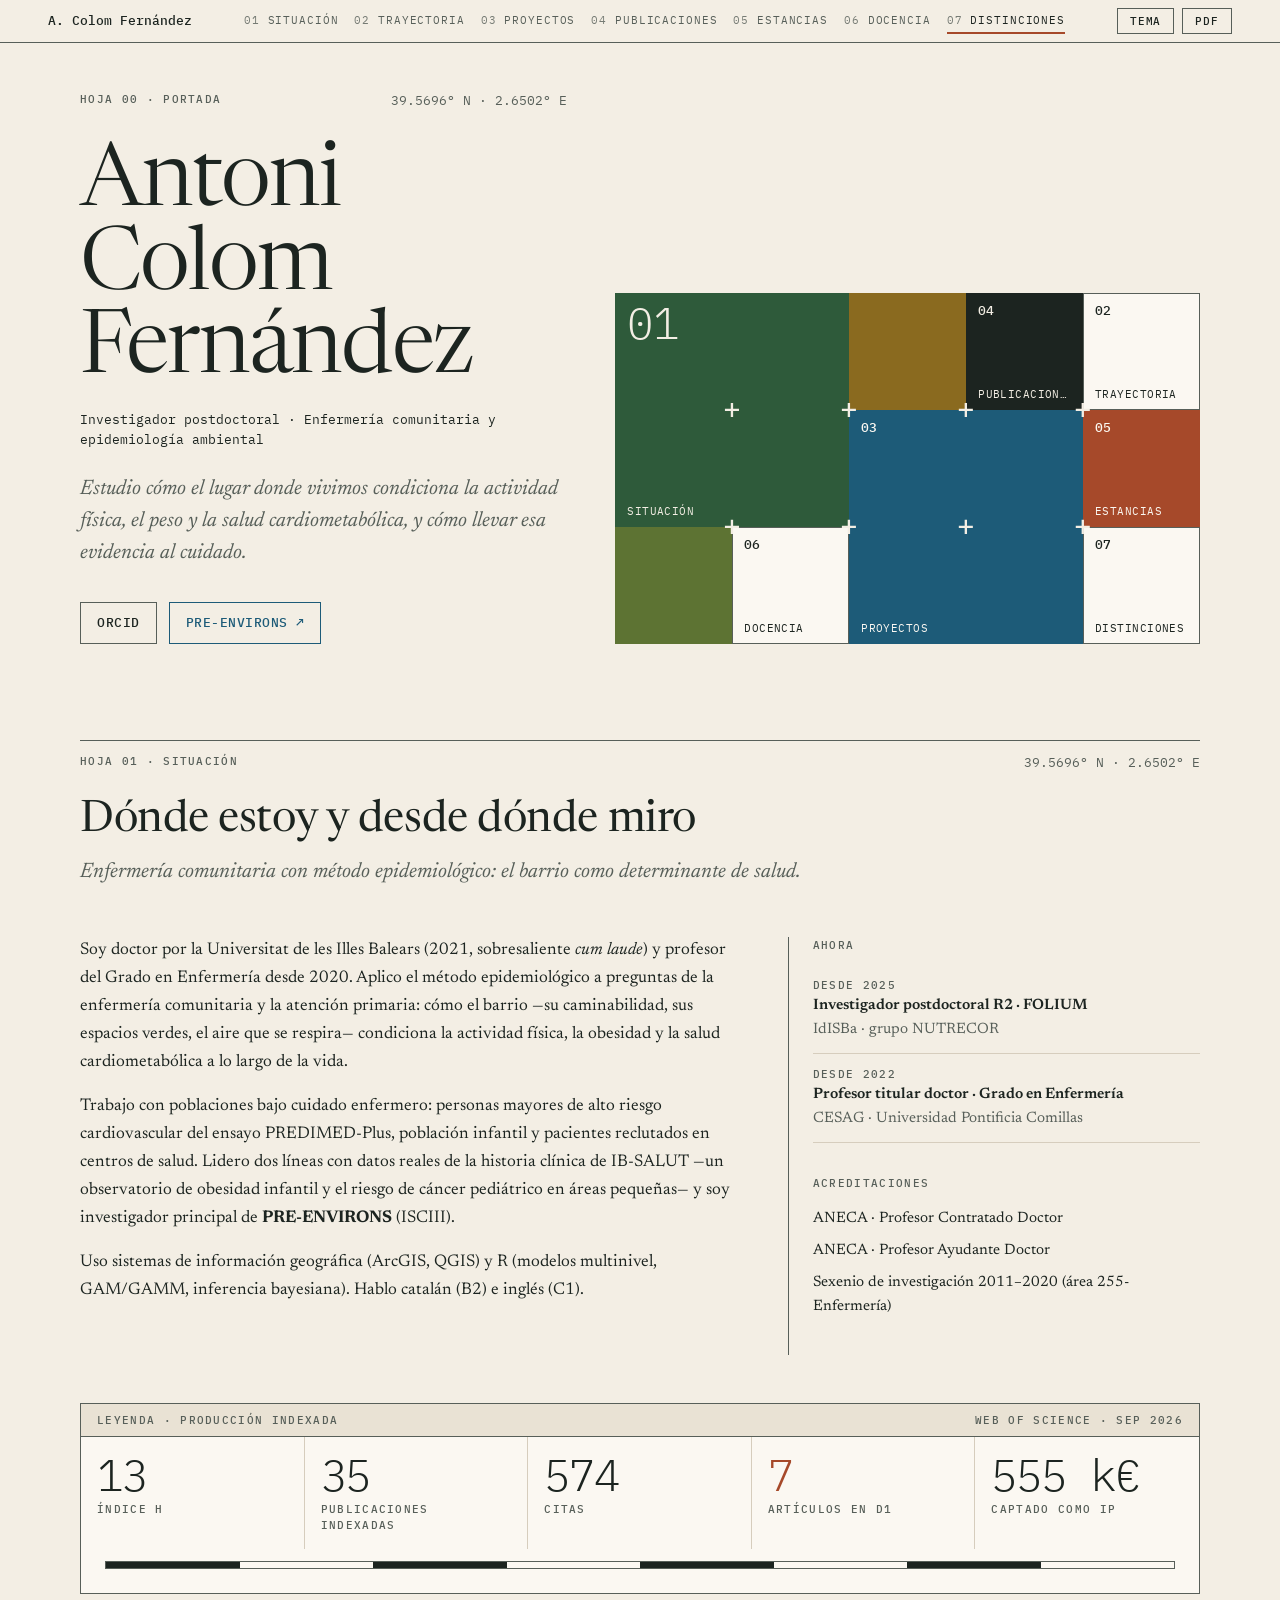
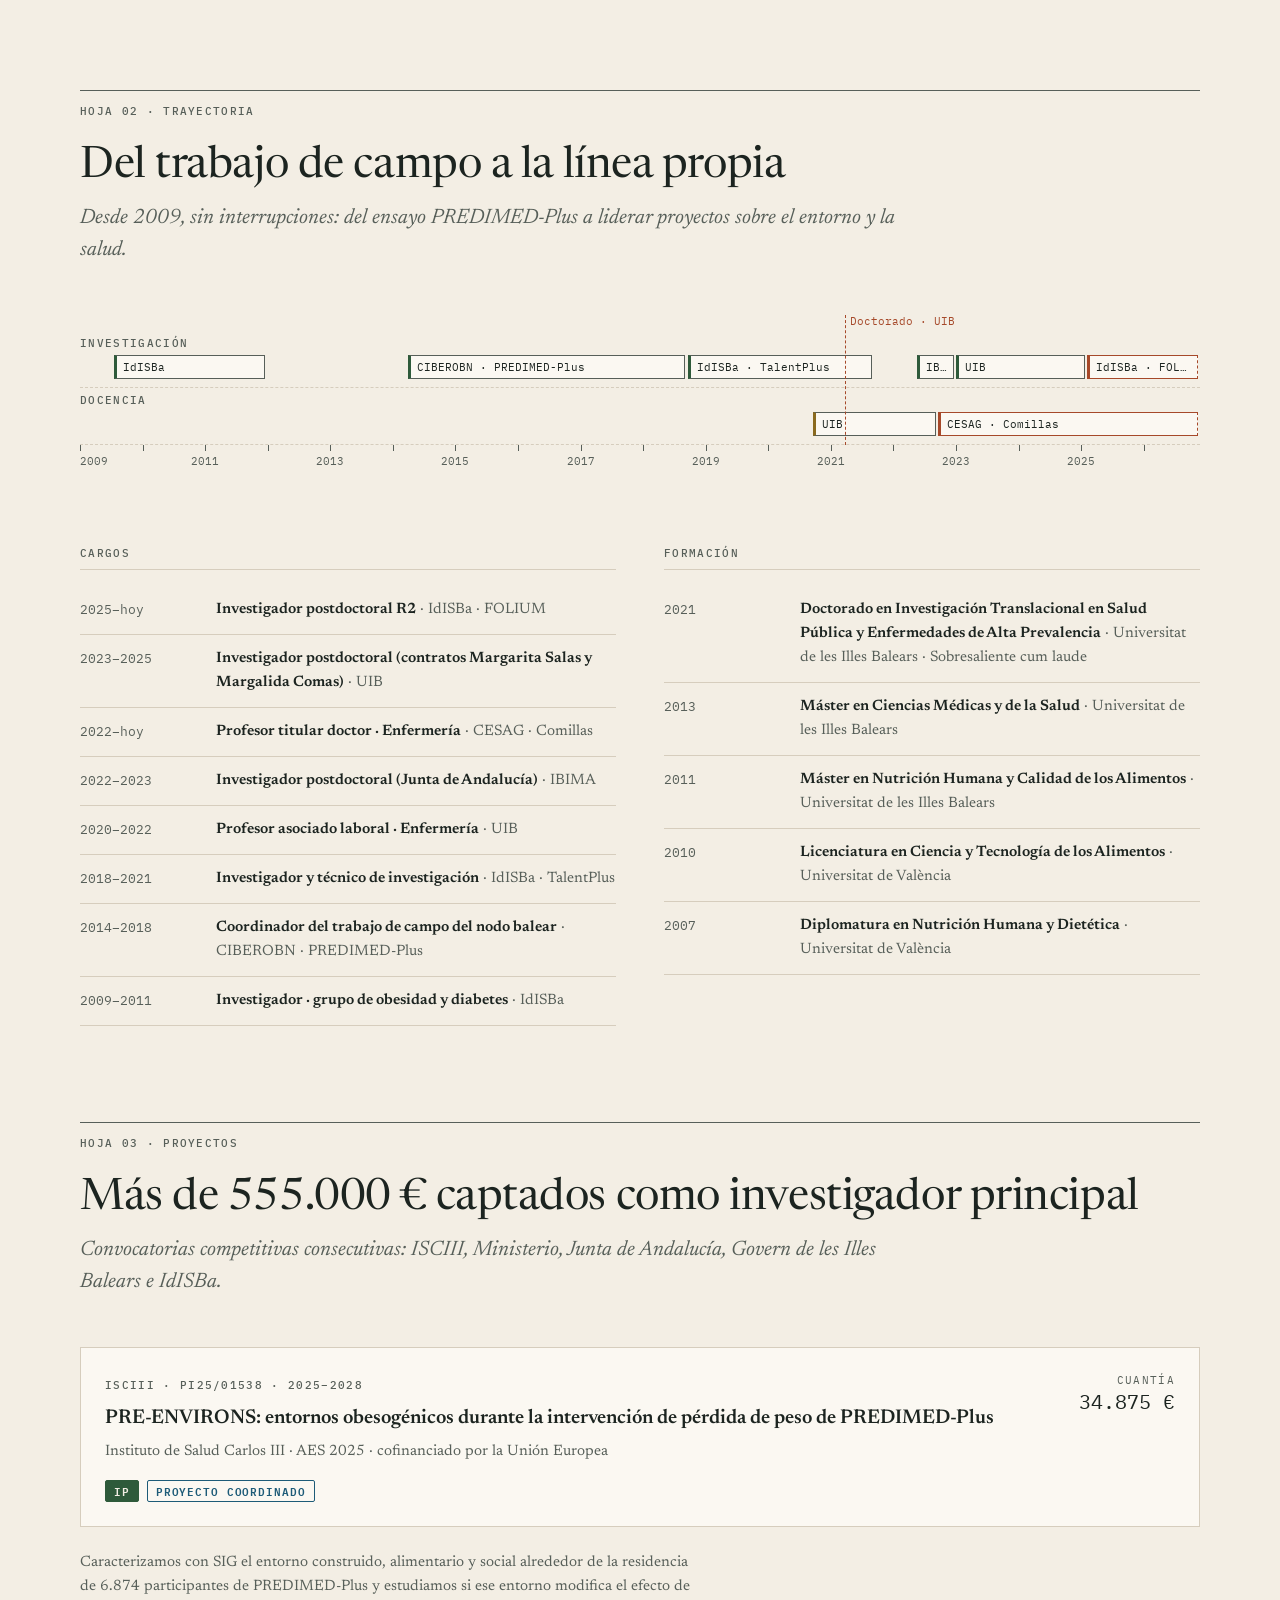
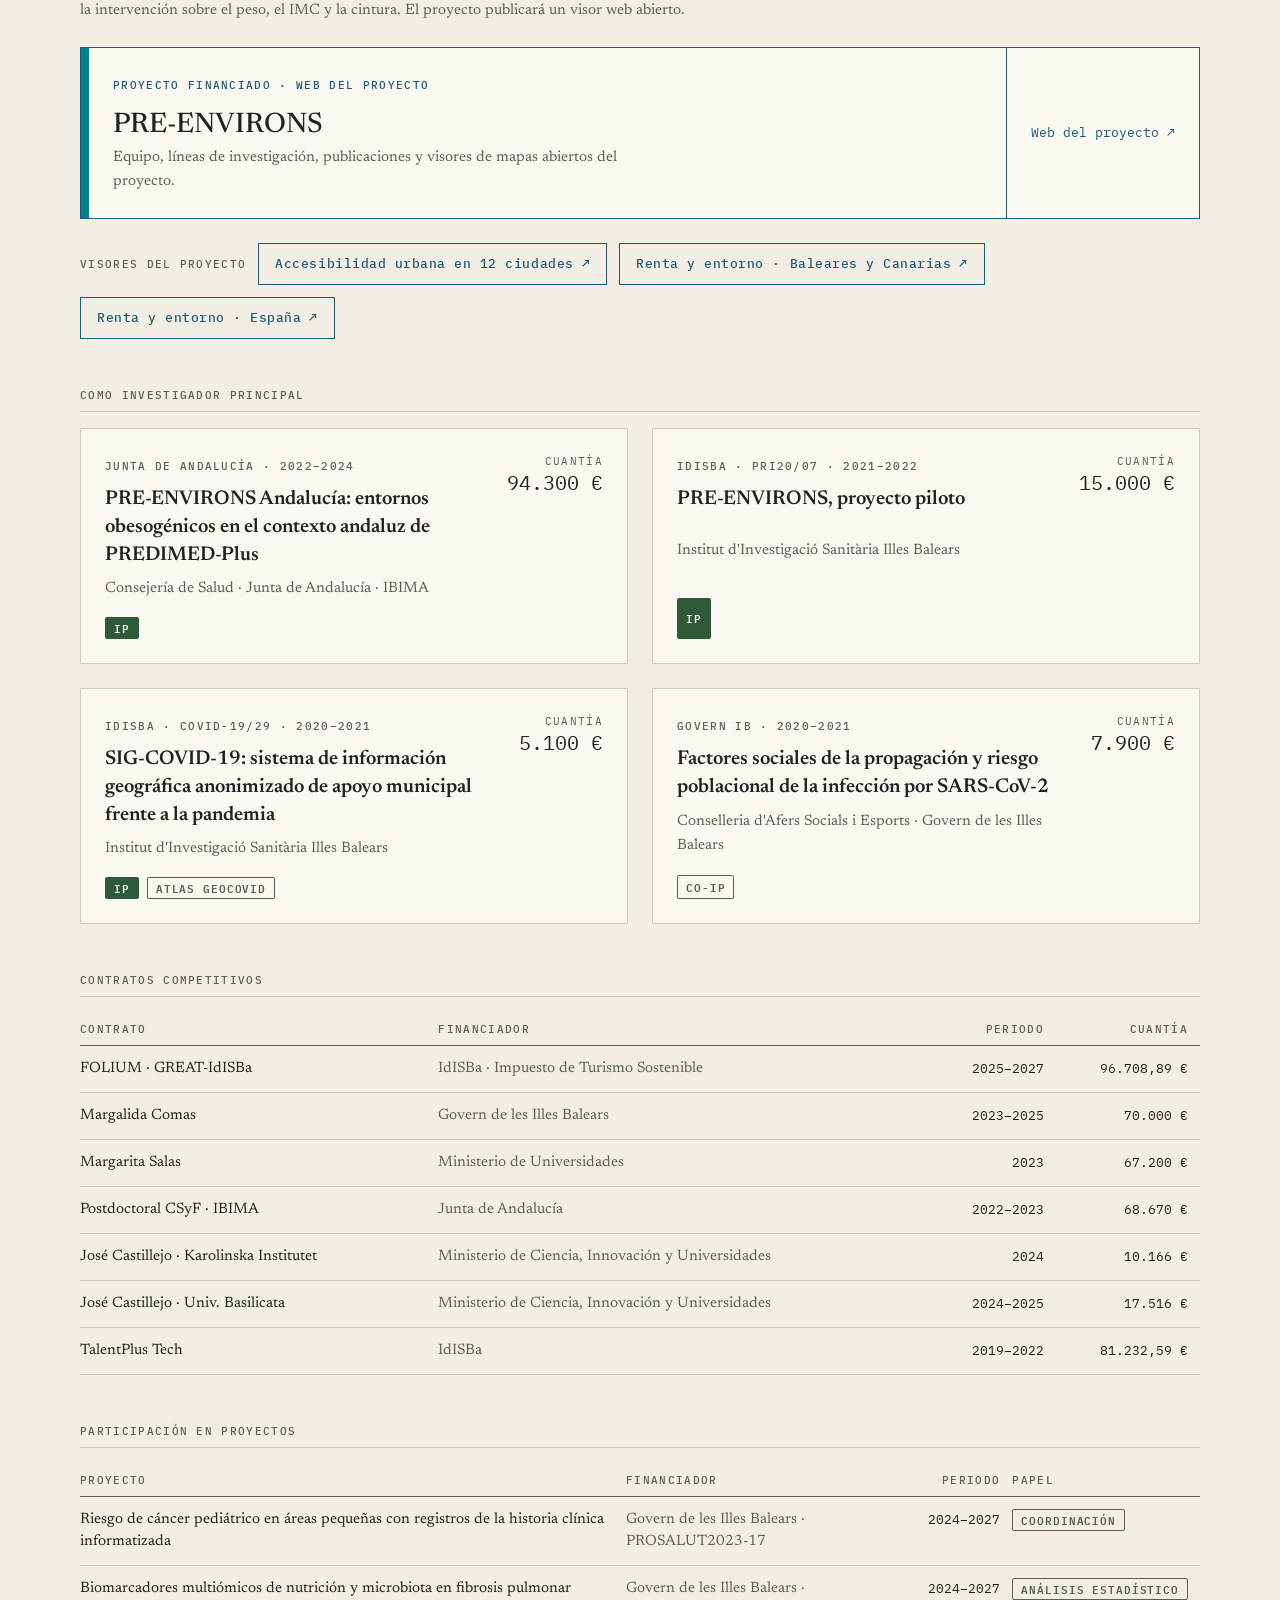
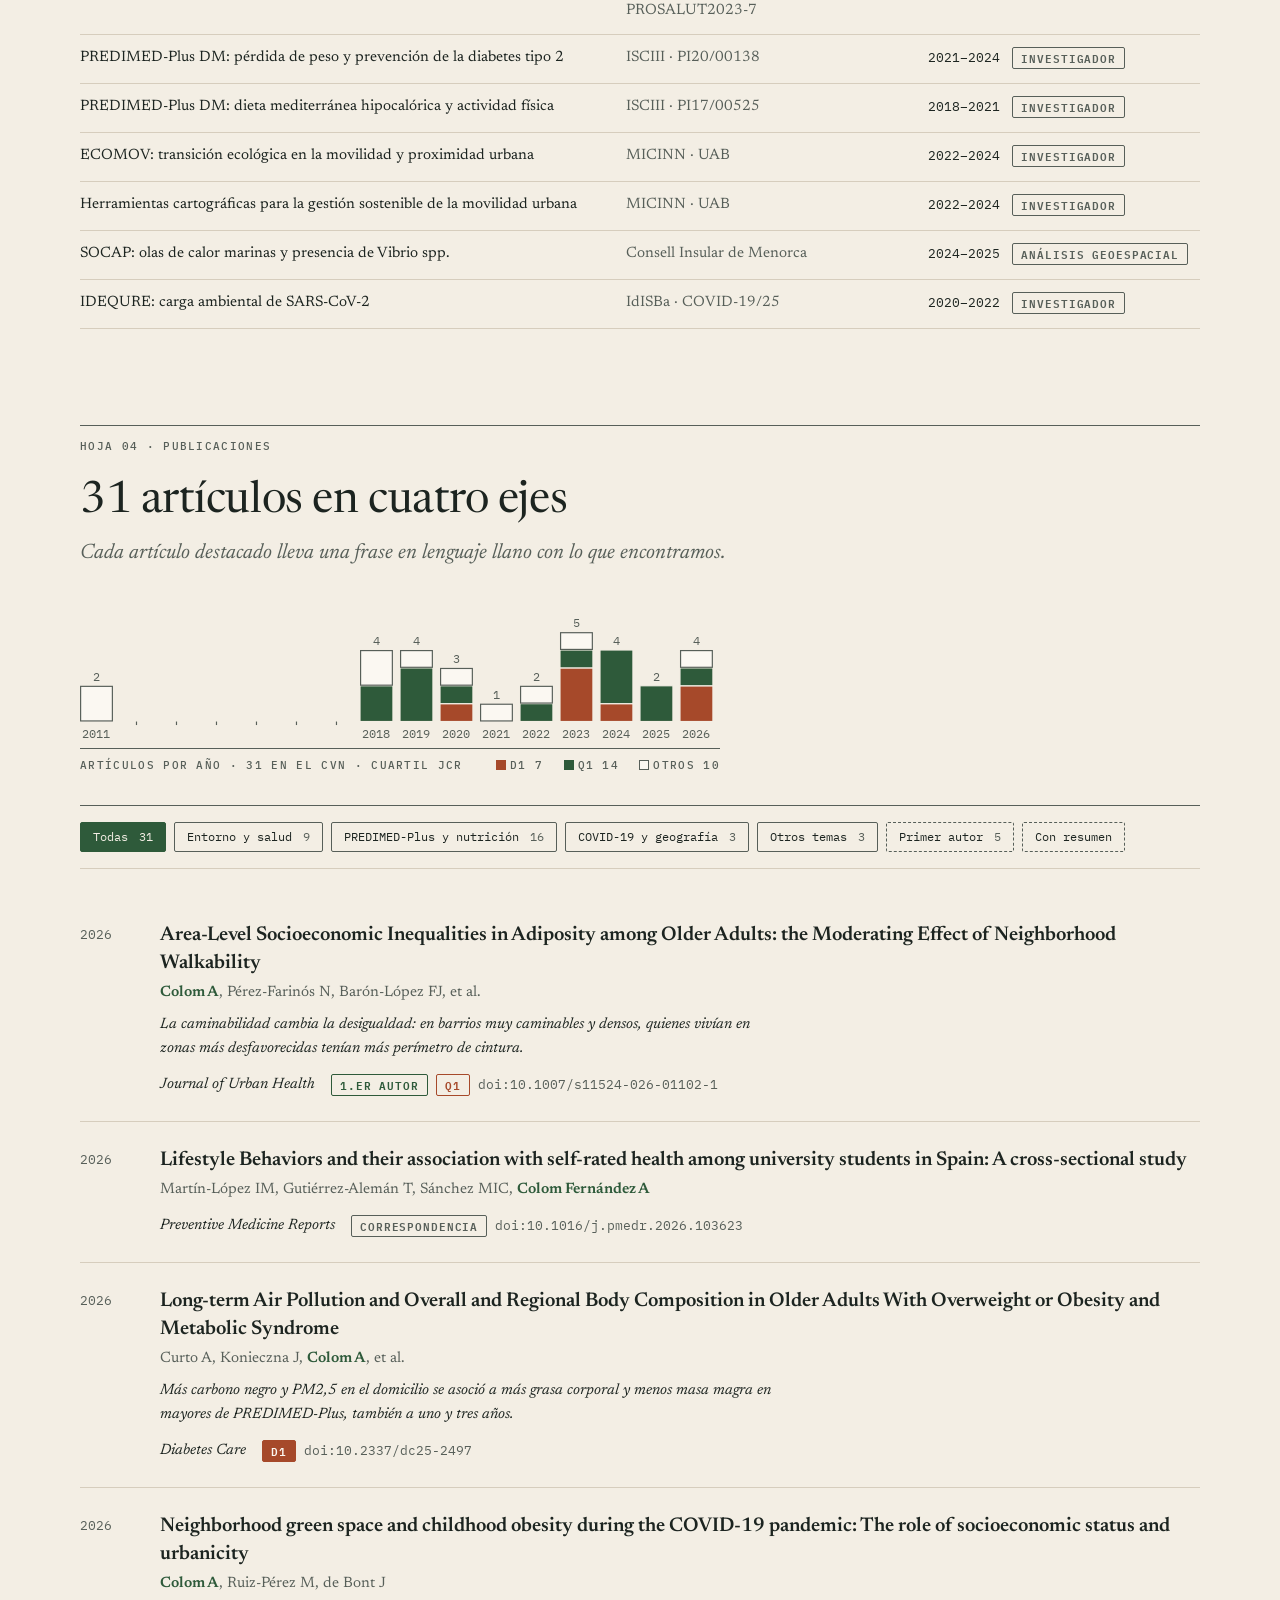
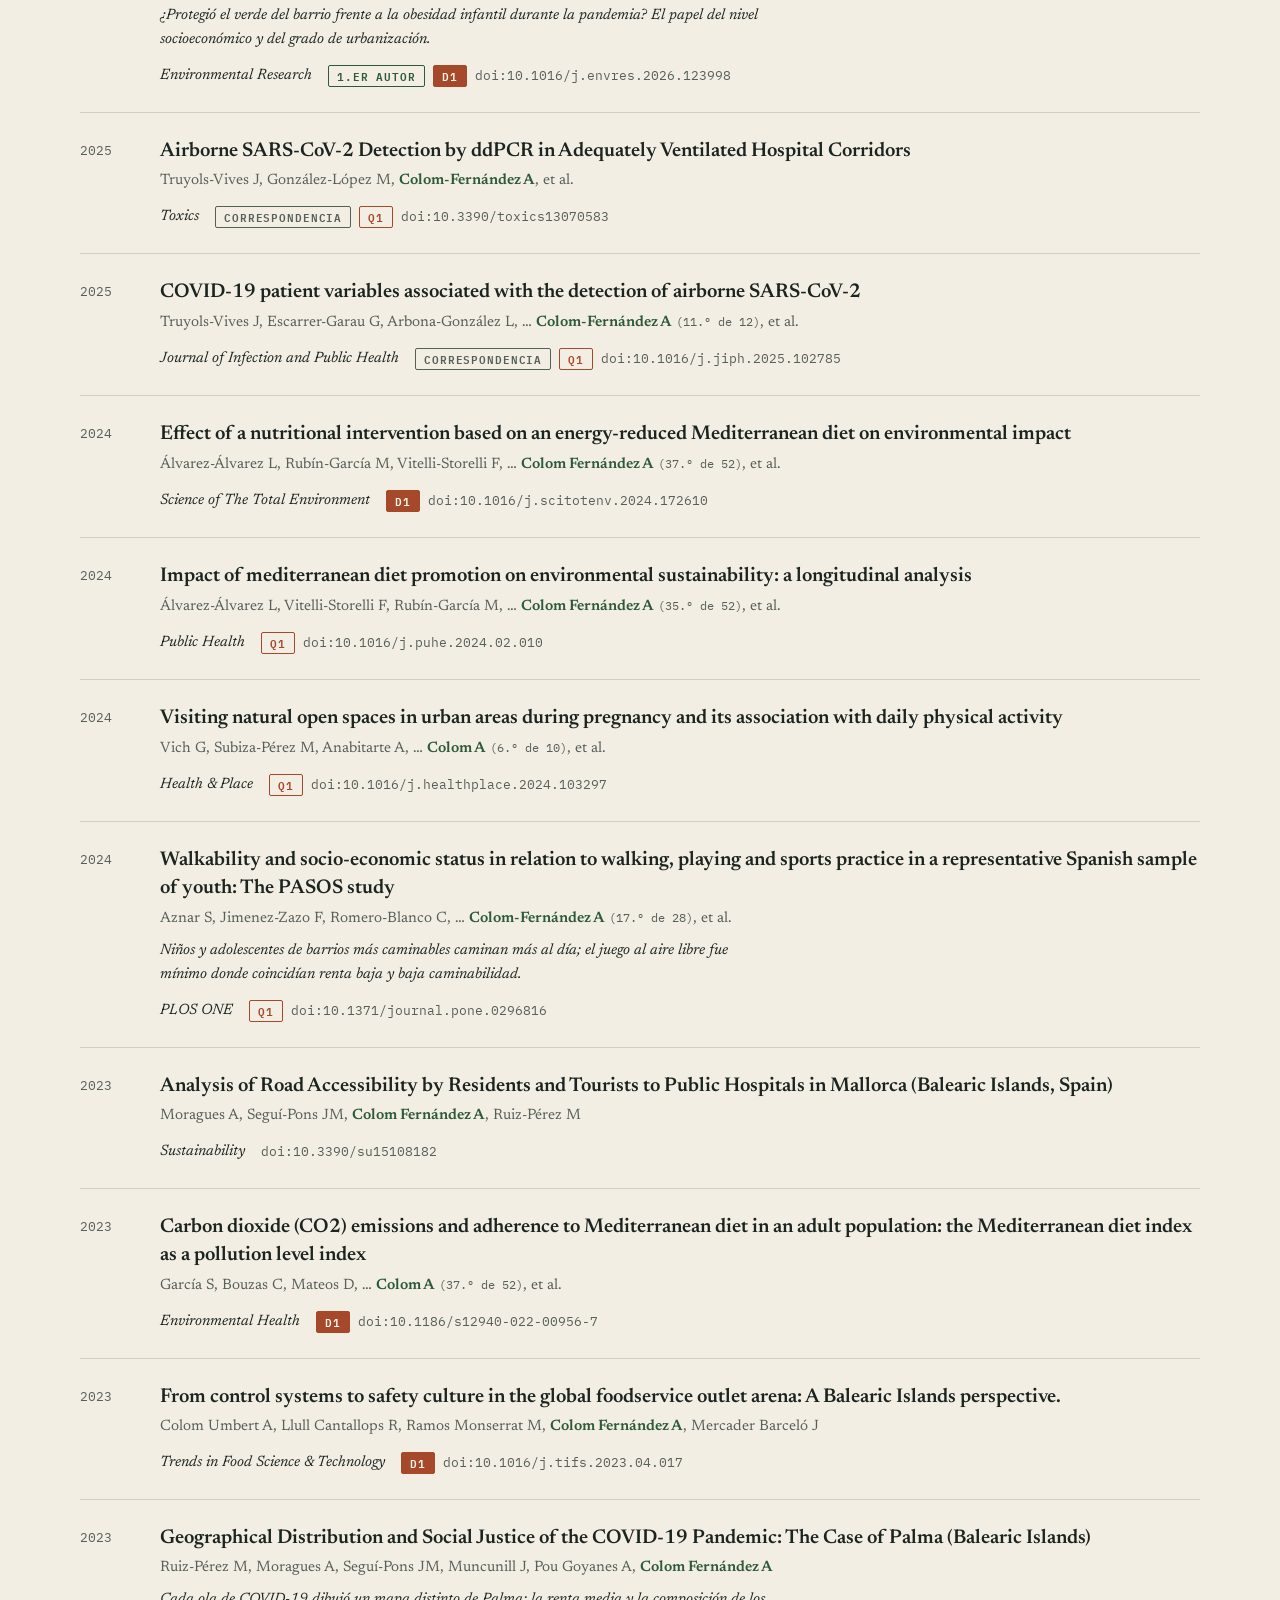
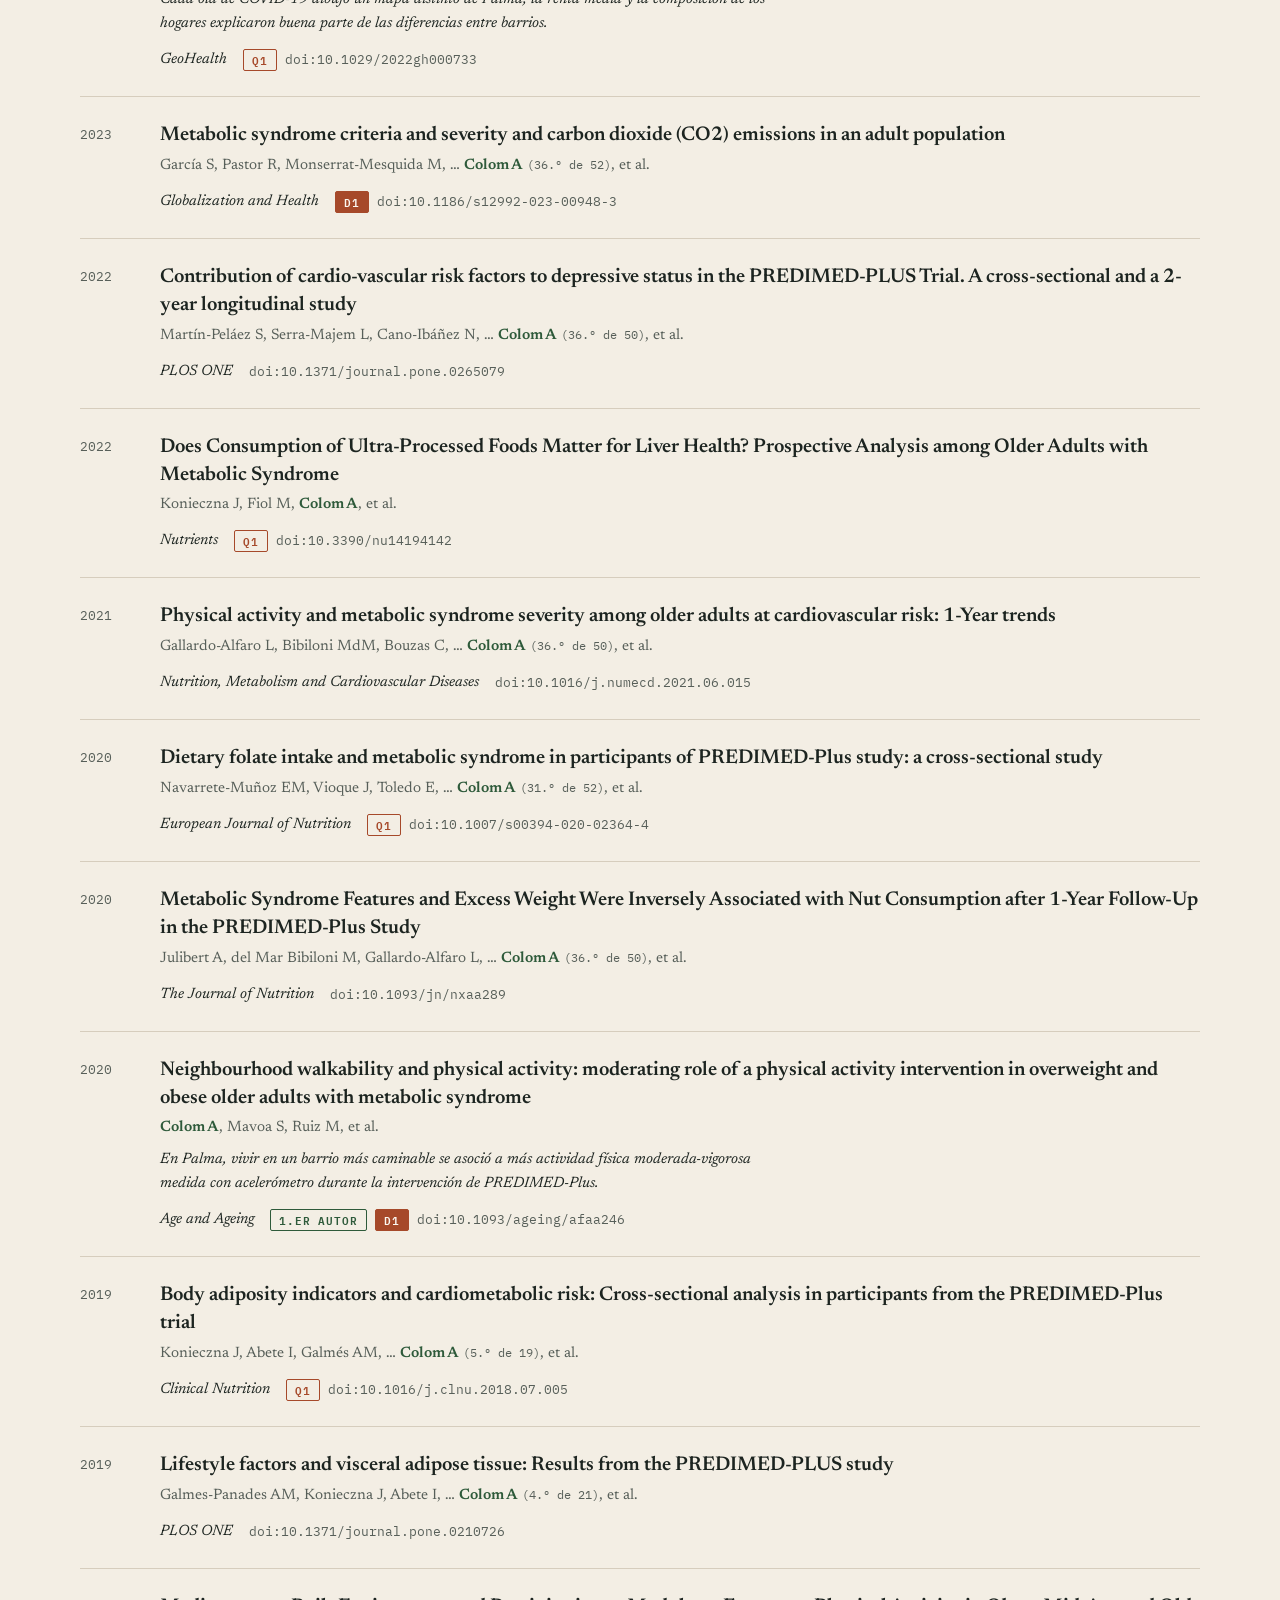
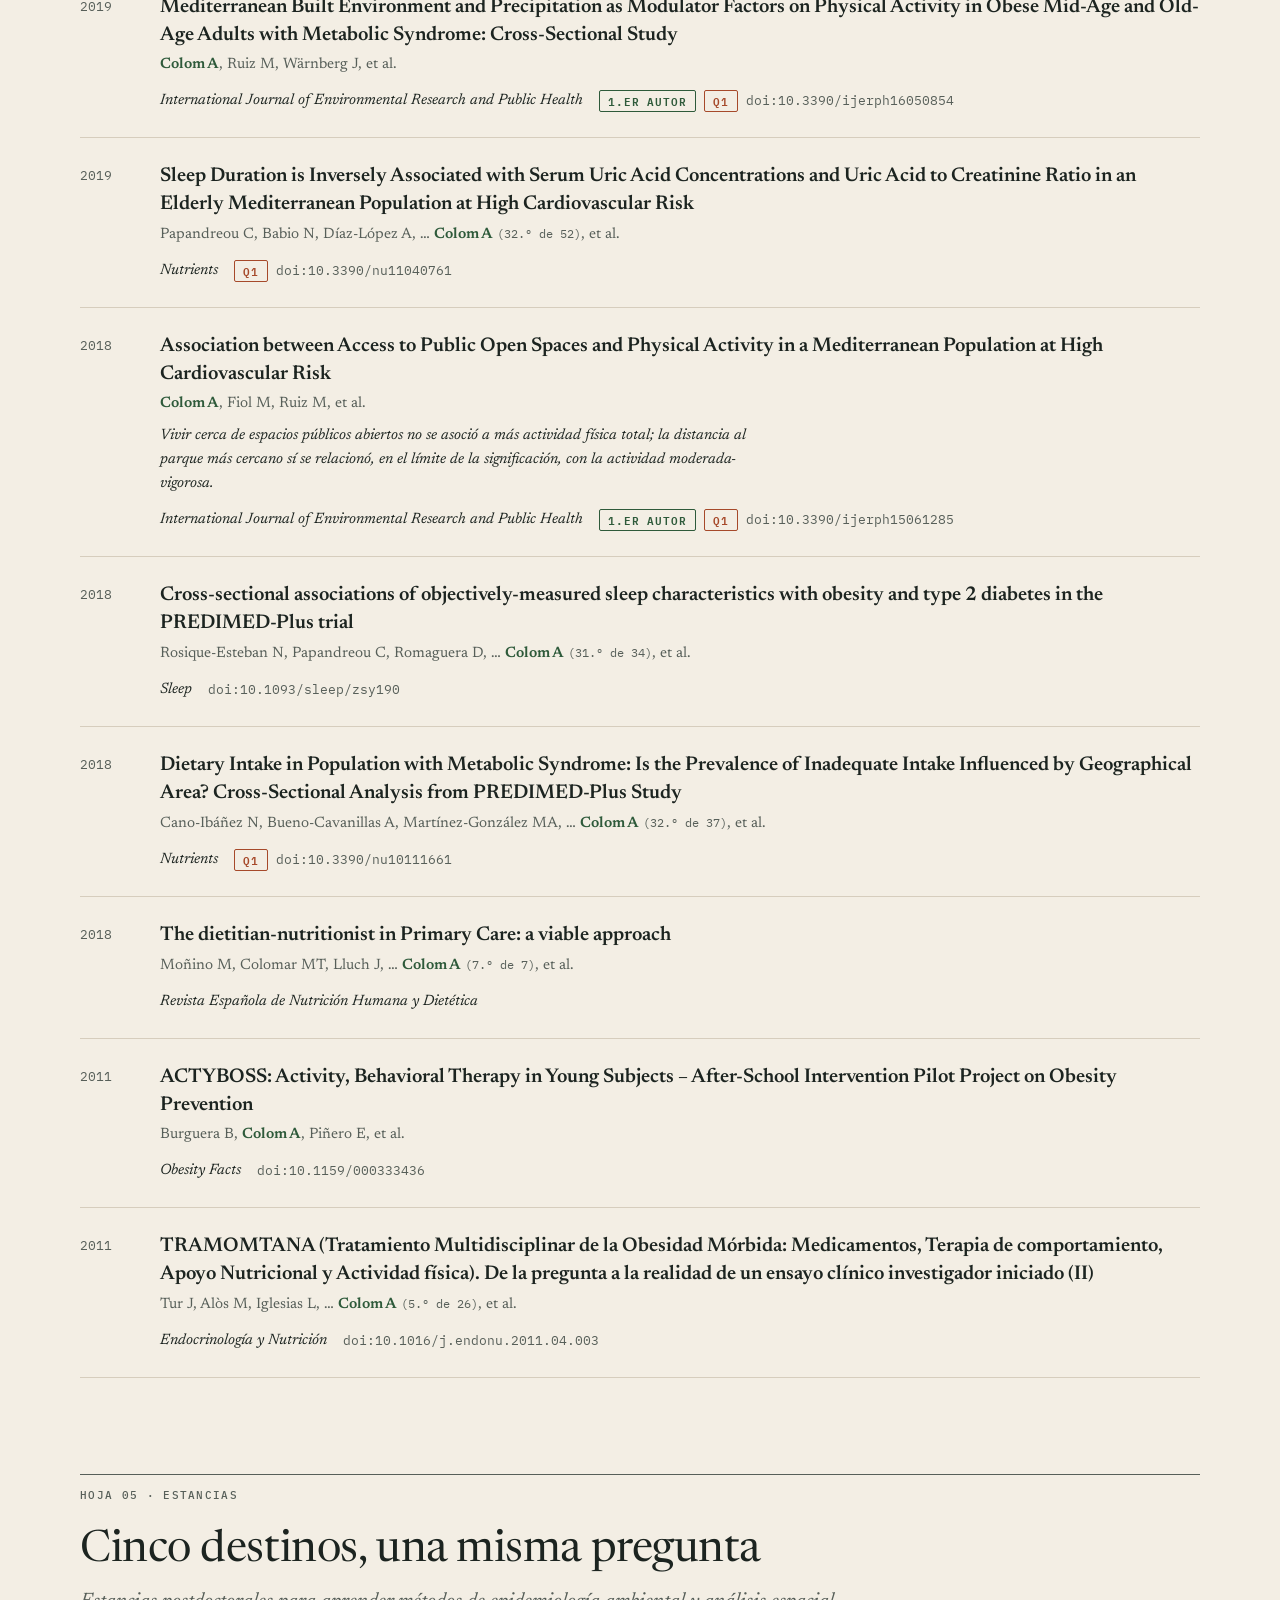
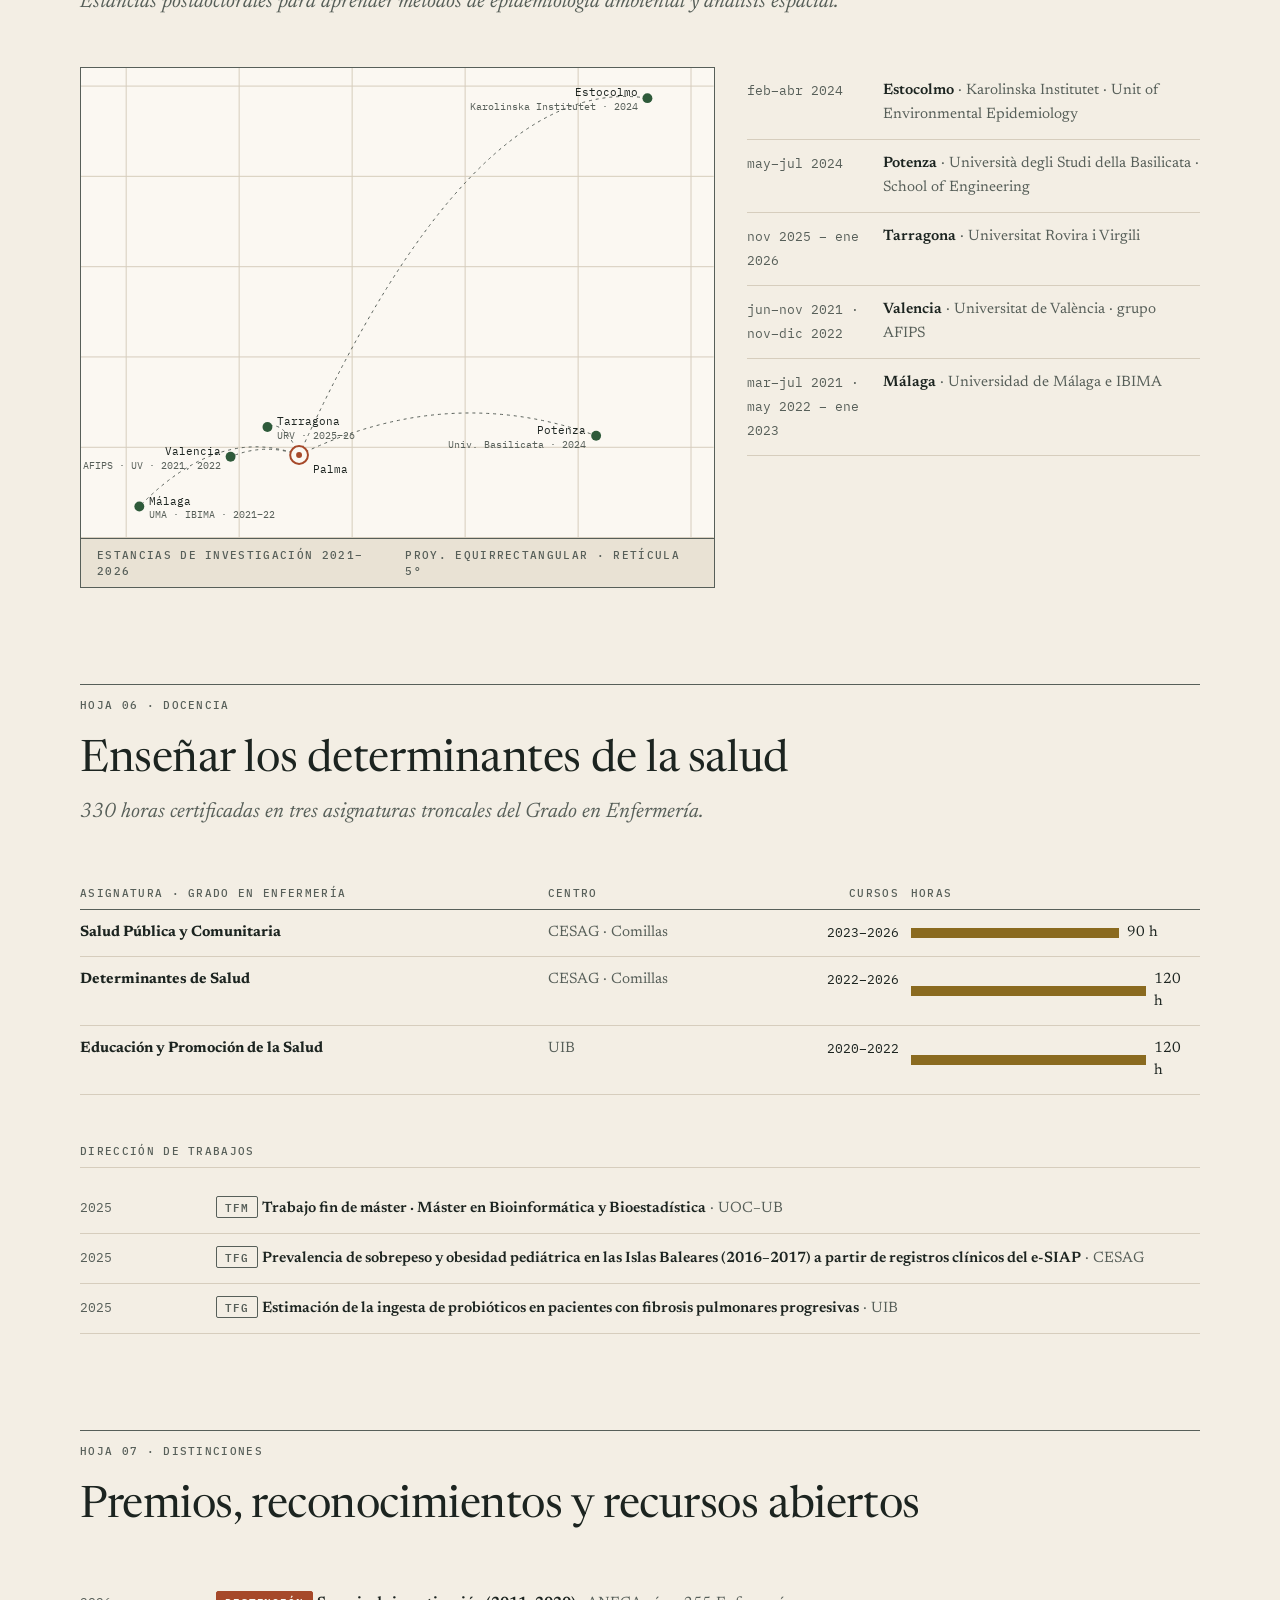
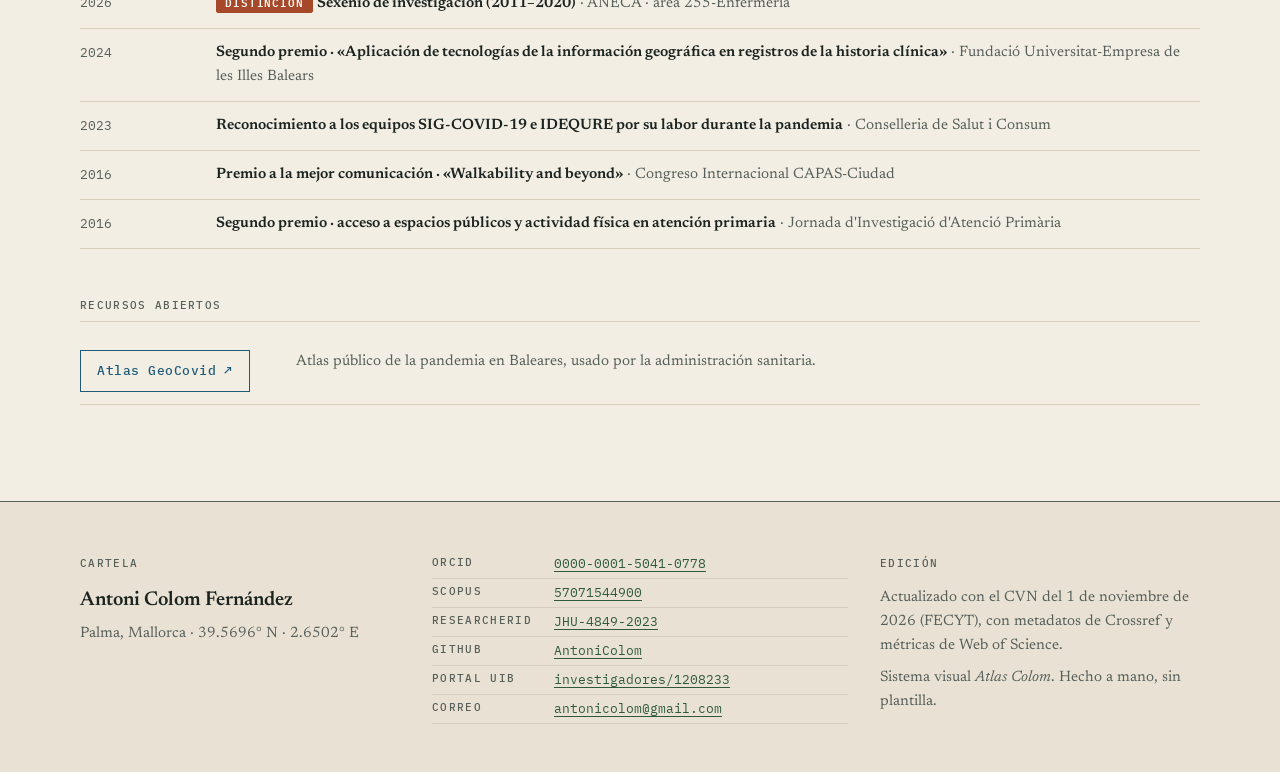
==== index.html @ d1cbde1c "CV online de Antoni Colom Fernández" ====
<!doctype html>
<html lang="es">
<head>
<meta charset="utf-8">
<meta name="viewport" content="width=device-width, initial-scale=1">
<title>Antoni Colom Fernández · CV</title>
<meta name="description" content="CV de Antoni Colom Fernández, investigador postdoctoral en enfermería comunitaria y epidemiología ambiental (IdISBa, Palma). Investigador principal de PRE-ENVIRONS.">
<link rel="canonical" href="https://antonicolom.github.io/">
<meta property="og:type" content="profile">
<meta property="og:title" content="Antoni Colom Fernández · CV">
<meta property="og:description" content="CV de Antoni Colom Fernández, investigador postdoctoral en enfermería comunitaria y epidemiología ambiental (IdISBa, Palma). Investigador principal de PRE-ENVIRONS.">
<meta property="og:url" content="https://antonicolom.github.io/">
<meta name="theme-color" content="#f3eee4" media="(prefers-color-scheme: light)">
<meta name="theme-color" content="#121715" media="(prefers-color-scheme: dark)">
<link rel="icon" href="data:image/svg+xml,%3Csvg xmlns='http://www.w3.org/2000/svg' viewBox='0 0 32 32'%3E%3Crect width='32' height='32' fill='%232e5a3a'/%3E%3Crect x='16' y='16' width='16' height='16' fill='%231d5b78'/%3E%3Ccircle cx='24' cy='8' r='4' fill='%23a6492a'/%3E%3C/svg%3E">
<link rel="preconnect" href="https://fonts.googleapis.com">
<link rel="preconnect" href="https://fonts.gstatic.com" crossorigin>
<link rel="stylesheet" href="https://fonts.googleapis.com/css2?family=Newsreader:ital,opsz,wght@0,6..72,200..800;1,6..72,200..800&family=IBM+Plex+Mono:wght@300;400;500;600&display=swap">
<link rel="stylesheet" href="assets/tokens.css">
<link rel="stylesheet" href="assets/atlas.css">
<link rel="stylesheet" href="assets/site.css">
<script>try{var t=localStorage.getItem('theme');if(t)document.documentElement.dataset.theme=t}catch(e){}</script>
<script type="application/ld+json">{"@context": "https://schema.org", "@type": "Person", "name": "Antoni Colom Fernández", "url": "https://antonicolom.github.io/", "jobTitle": "Investigador postdoctoral", "affiliation": [{"@type": "Organization", "name": "Institut d'Investigació Sanitària Illes Balears (IdISBa)"}, {"@type": "Organization", "name": "CESAG · Universidad Pontificia Comillas"}], "alumniOf": {"@type": "CollegeOrUniversity", "name": "Universitat de les Illes Balears"}, "sameAs": ["https://orcid.org/0000-0001-5041-0778", "https://github.com/AntoniColom"], "knowsAbout": ["Epidemiología ambiental", "Enfermería comunitaria", "Sistemas de información geográfica", "Caminabilidad", "PREDIMED-Plus"]}</script>
</head>
<body>
<a class="skip" href="#situacion">Saltar al contenido</a>
<header class="bar">
  <a class="bar-name" href="#top">A. Colom Fernández</a>
  <nav class="bar-index" aria-label="Hojas"><a href="#situacion" data-sec="situacion"><span>01</span> Situación</a><a href="#trayectoria" data-sec="trayectoria"><span>02</span> Trayectoria</a><a href="#proyectos" data-sec="proyectos"><span>03</span> Proyectos</a><a href="#publicaciones" data-sec="publicaciones"><span>04</span> Publicaciones</a><a href="#estancias" data-sec="estancias"><span>05</span> Estancias</a><a href="#docencia" data-sec="docencia"><span>06</span> Docencia</a><a href="#reconocimientos" data-sec="reconocimientos"><span>07</span> Distinciones</a></nav>
  <div class="bar-tools">
    <button class="ac-btn tool" type="button" data-action="theme" aria-label="Cambiar tema claro u oscuro">Tema</button>
    <button class="ac-btn tool" type="button" data-action="print">PDF</button>
  </div>
</header>
<main id="top">
<section class="hero" aria-label="Portada">
  <div class="hero-text">
    <div class="ac-sheet-meta"><span class="ac-label">Hoja 00 · Portada</span><span class="ac-data">39.5696° N · 2.6502° E</span></div>
    <h1 class="hero-name">Antoni<br>Colom Fernández</h1>
    <p class="hero-role">Investigador postdoctoral · Enfermería comunitaria y epidemiología ambiental</p>
    <p class="ac-sheet-lede">Estudio cómo el lugar donde vivimos condiciona la actividad física, el peso y la salud cardiometabólica, y cómo llevar esa evidencia al cuidado.</p>
    <div class="btn-row"><a class="ac-btn" href="https://orcid.org/0000-0001-5041-0778">ORCID</a><a class="ac-btn ac-btn-outbound" href="https://github.com/PreEnvirons" target="_blank" rel="noopener">PRE-ENVIRONS<span class="ac-btn-arrow" aria-hidden="true">↗</span></a></div>
  </div>
  <nav class="tiles" aria-label="Cuadro de hojas"><a class="tile tile-pine" href="#situacion" style="grid-column:1 / 3;grid-row:1 / 3"><span class="tile-n">01</span><span class="tile-name">Situación</span></a><span class="tile tile-ochre" style="grid-column:3 / 4;grid-row:1 / 2" aria-hidden="true"></span><a class="tile tile-ink" href="#publicaciones" style="grid-column:4 / 5;grid-row:1 / 2"><span class="tile-n">04</span><span class="tile-name">Publicaciones</span></a><a class="tile tile-raised" href="#trayectoria" style="grid-column:5 / 6;grid-row:1 / 2"><span class="tile-n">02</span><span class="tile-name">Trayectoria</span></a><a class="tile tile-sea" href="#proyectos" style="grid-column:3 / 5;grid-row:2 / 4"><span class="tile-n">03</span><span class="tile-name">Proyectos</span></a><a class="tile tile-terra" href="#estancias" style="grid-column:5 / 6;grid-row:2 / 3"><span class="tile-n">05</span><span class="tile-name">Estancias</span></a><span class="tile tile-olive" style="grid-column:1 / 2;grid-row:3 / 4" aria-hidden="true"></span><a class="tile tile-raised" href="#docencia" style="grid-column:2 / 3;grid-row:3 / 4"><span class="tile-n">06</span><span class="tile-name">Docencia</span></a><a class="tile tile-raised" href="#reconocimientos" style="grid-column:5 / 6;grid-row:3 / 4"><span class="tile-n">07</span><span class="tile-name">Distinciones</span></a>
<svg class="tiles-marks" viewBox="0 0 500 300" aria-hidden="true"><path d="M94 100h12M100 94v12"/><path d="M94 200h12M100 194v12"/><path d="M194 100h12M200 94v12"/><path d="M194 200h12M200 194v12"/><path d="M294 100h12M300 94v12"/><path d="M294 200h12M300 194v12"/><path d="M394 100h12M400 94v12"/><path d="M394 200h12M400 194v12"/></svg></nav>
</section>
<section id="situacion" class="sheet" aria-labelledby="situacion-t">
<header class="ac-sheet">
  <div class="ac-sheet-meta"><span class="ac-label">Hoja 01 · Situación</span><span class="ac-data">39.5696° N · 2.6502° E</span></div>
  <h2 class="ac-sheet-title" id="situacion-t">Dónde estoy y desde dónde miro</h2>
  <p class="ac-sheet-lede">Enfermería comunitaria con método epidemiológico: el barrio como determinante de salud.</p>
</header>
<div class="two">
  <div class="prose"><p>Soy doctor por la Universitat de les Illes Balears (2021, sobresaliente <em>cum laude</em>) y profesor del Grado en Enfermería desde 2020. Aplico el método epidemiológico a preguntas de la enfermería comunitaria y la atención primaria: cómo el barrio —su caminabilidad, sus espacios verdes, el aire que se respira— condiciona la actividad física, la obesidad y la salud cardiometabólica a lo largo de la vida.</p><p>Trabajo con poblaciones bajo cuidado enfermero: personas mayores de alto riesgo cardiovascular del ensayo PREDIMED-Plus, población infantil y pacientes reclutados en centros de salud. Lidero dos líneas con datos reales de la historia clínica de IB-SALUT —un observatorio de obesidad infantil y el riesgo de cáncer pediátrico en áreas pequeñas— y soy investigador principal de <strong>PRE-ENVIRONS</strong> (ISCIII).</p><p>Uso sistemas de información geográfica (ArcGIS, QGIS) y R (modelos multinivel, GAM/GAMM, inferencia bayesiana). Hablo catalán (B2) e inglés (C1).</p></div>
  <aside class="side">
    <h3 class="ac-label">Ahora</h3><ul class="now"><li><span class="ac-label">Desde 2025</span><strong>Investigador postdoctoral R2 · FOLIUM</strong><span class="muted">IdISBa · grupo NUTRECOR</span></li><li><span class="ac-label">Desde 2022</span><strong>Profesor titular doctor · Grado en Enfermería</strong><span class="muted">CESAG · Universidad Pontificia Comillas</span></li></ul>
    <h3 class="ac-label">Acreditaciones</h3><ul class="plain"><li>ANECA · Profesor Contratado Doctor</li><li>ANECA · Profesor Ayudante Doctor</li><li>Sexenio de investigación 2011–2020 (área 255-Enfermería)</li></ul>
  </aside>
</div>
<section class="ac-legend" aria-label="Producción indexada">
  <div class="ac-legend-head"><span class="ac-label">Leyenda · producción indexada</span><span class="ac-label">Web of Science · sep 2026</span></div>
  <div class="ac-legend-grid"><div class="ac-legend-cell"><span class="ac-metric">13</span><span class="ac-label">Índice H</span></div><div class="ac-legend-cell"><span class="ac-metric">35</span><span class="ac-label">Publicaciones indexadas</span></div><div class="ac-legend-cell"><span class="ac-metric">574</span><span class="ac-label">Citas</span></div><div class="ac-legend-cell"><span class="ac-metric ac-metric-accent">7</span><span class="ac-label">Artículos en D1</span></div><div class="ac-legend-cell"><span class="ac-metric">555 k€</span><span class="ac-label">Captado como IP</span></div></div>
  <div class="ac-pad" style="padding-top:0"><div class="ac-scale" aria-hidden="true"><span></span><span></span><span></span><span></span><span></span><span></span><span></span><span></span></div></div>
</section>
</section><section id="trayectoria" class="sheet" aria-labelledby="trayectoria-t">
<header class="ac-sheet">
  <div class="ac-sheet-meta"><span class="ac-label">Hoja 02 · Trayectoria</span></div>
  <h2 class="ac-sheet-title" id="trayectoria-t">Del trabajo de campo a la línea propia</h2>
  <p class="ac-sheet-lede">Desde 2009, sin interrupciones: del ensayo PREDIMED-Plus a liderar proyectos sobre el entorno y la salud.</p>
</header>
<div class="scroll-x"><div class="ac-transect" role="img" aria-label="Trayectoria profesional de 2009 a hoy"><div class="ac-transect-lane"><span class="ac-label ac-transect-lane-label">Investigación</span><div class="ac-transect-bar" data-kind="research" data-current="false" title="Investigador · grupo de obesidad y diabetes — IdISBa (2009–2011)" style="left:3.017%;width:calc(13.687% - 2px)">IdISBa</div><div class="ac-transect-bar" data-kind="research" data-current="false" title="Coordinador del trabajo de campo del nodo balear — CIBEROBN · PREDIMED-Plus (2014–2018)" style="left:29.330%;width:calc(24.860% - 2px)">CIBEROBN · PREDIMED-Plus</div><div class="ac-transect-bar" data-kind="research" data-current="false" title="Investigador y técnico de investigación — IdISBa · TalentPlus (2018–2021)" style="left:54.246%;width:calc(16.648% - 2px)">IdISBa · TalentPlus</div><div class="ac-transect-bar" data-kind="research" data-current="false" title="Investigador postdoctoral (Junta de Andalucía) — IBIMA (2022–2023)" style="left:74.693%;width:calc(3.520% - 2px)">IBIMA</div><div class="ac-transect-bar" data-kind="research" data-current="false" title="Investigador postdoctoral (contratos Margarita Salas y Margalida Comas) — UIB (2023–2025)" style="left:78.212%;width:calc(11.732% - 2px)">UIB</div><div class="ac-transect-bar" data-kind="research" data-current="true" title="Investigador postdoctoral R2 — IdISBa · FOLIUM (2025–actualidad)" style="left:89.944%;width:calc(10.056% - 2px)">IdISBa · FOLIUM</div></div><div class="ac-transect-lane"><span class="ac-label ac-transect-lane-label">Docencia</span><div class="ac-transect-bar" data-kind="teaching" data-current="false" title="Profesor asociado laboral · Enfermería — UIB (2020–2022)" style="left:65.419%;width:calc(11.173% - 2px)">UIB</div><div class="ac-transect-bar" data-kind="teaching" data-current="true" title="Profesor titular doctor · Enfermería — CESAG · Comillas (2022–actualidad)" style="left:76.592%;width:calc(23.408% - 2px)">CESAG · Comillas</div></div><div class="ac-transect-milestone" style="left:68.324%"><span>Doctorado · UIB</span></div><div class="ac-transect-axis"><span class="ac-transect-tick" style="left:0.000%"></span><span class="ac-transect-year" style="left:0.000%;transform:none">2009</span><span class="ac-transect-tick" style="left:5.587%"></span><span class="ac-transect-tick" style="left:11.173%"></span><span class="ac-transect-year" style="left:11.173%">2011</span><span class="ac-transect-tick" style="left:16.760%"></span><span class="ac-transect-tick" style="left:22.346%"></span><span class="ac-transect-year" style="left:22.346%">2013</span><span class="ac-transect-tick" style="left:27.933%"></span><span class="ac-transect-tick" style="left:33.520%"></span><span class="ac-transect-year" style="left:33.520%">2015</span><span class="ac-transect-tick" style="left:39.106%"></span><span class="ac-transect-tick" style="left:44.693%"></span><span class="ac-transect-year" style="left:44.693%">2017</span><span class="ac-transect-tick" style="left:50.279%"></span><span class="ac-transect-tick" style="left:55.866%"></span><span class="ac-transect-year" style="left:55.866%">2019</span><span class="ac-transect-tick" style="left:61.453%"></span><span class="ac-transect-tick" style="left:67.039%"></span><span class="ac-transect-year" style="left:67.039%">2021</span><span class="ac-transect-tick" style="left:72.626%"></span><span class="ac-transect-tick" style="left:78.212%"></span><span class="ac-transect-year" style="left:78.212%">2023</span><span class="ac-transect-tick" style="left:83.799%"></span><span class="ac-transect-tick" style="left:89.385%"></span><span class="ac-transect-year" style="left:89.385%">2025</span><span class="ac-transect-tick" style="left:94.972%"></span></div></div></div>
<div class="two even">
  <div><h3 class="ac-label block-h">Cargos</h3><ol class="ledger"><li><span class="yr">2025–hoy</span><span><strong>Investigador postdoctoral R2</strong><span class="muted"> · IdISBa · FOLIUM</span></span></li><li><span class="yr">2023–2025</span><span><strong>Investigador postdoctoral (contratos Margarita Salas y Margalida Comas)</strong><span class="muted"> · UIB</span></span></li><li><span class="yr">2022–hoy</span><span><strong>Profesor titular doctor · Enfermería</strong><span class="muted"> · CESAG · Comillas</span></span></li><li><span class="yr">2022–2023</span><span><strong>Investigador postdoctoral (Junta de Andalucía)</strong><span class="muted"> · IBIMA</span></span></li><li><span class="yr">2020–2022</span><span><strong>Profesor asociado laboral · Enfermería</strong><span class="muted"> · UIB</span></span></li><li><span class="yr">2018–2021</span><span><strong>Investigador y técnico de investigación</strong><span class="muted"> · IdISBa · TalentPlus</span></span></li><li><span class="yr">2014–2018</span><span><strong>Coordinador del trabajo de campo del nodo balear</strong><span class="muted"> · CIBEROBN · PREDIMED-Plus</span></span></li><li><span class="yr">2009–2011</span><span><strong>Investigador · grupo de obesidad y diabetes</strong><span class="muted"> · IdISBa</span></span></li></ol></div>
  <div><h3 class="ac-label block-h">Formación</h3><ol class="ledger"><li><span class="yr">2021</span><span><strong>Doctorado en Investigación Translacional en Salud Pública y Enfermedades de Alta Prevalencia</strong><span class="muted"> · Universitat de les Illes Balears · Sobresaliente cum laude</span></span></li><li><span class="yr">2013</span><span><strong>Máster en Ciencias Médicas y de la Salud</strong><span class="muted"> · Universitat de les Illes Balears</span></span></li><li><span class="yr">2011</span><span><strong>Máster en Nutrición Humana y Calidad de los Alimentos</strong><span class="muted"> · Universitat de les Illes Balears</span></span></li><li><span class="yr">2010</span><span><strong>Licenciatura en Ciencia y Tecnología de los Alimentos</strong><span class="muted"> · Universitat de València</span></span></li><li><span class="yr">2007</span><span><strong>Diplomatura en Nutrición Humana y Dietética</strong><span class="muted"> · Universitat de València</span></span></li></ol></div>
</div>
</section><section id="proyectos" class="sheet" aria-labelledby="proyectos-t">
<header class="ac-sheet">
  <div class="ac-sheet-meta"><span class="ac-label">Hoja 03 · Proyectos</span></div>
  <h2 class="ac-sheet-title" id="proyectos-t">Más de 555.000 € captados como investigador principal</h2>
  <p class="ac-sheet-lede">Convocatorias competitivas consecutivas: ISCIII, Ministerio, Junta de Andalucía, Govern de les Illes Balears e IdISBa.</p>
</header>
<div class="stack">
  <article class="ac-grant">
  <div><span class="ac-label">ISCIII · PI25/01538 · 2025–2028</span><h3 class="ac-grant-title">PRE-ENVIRONS: entornos obesogénicos durante la intervención de pérdida de peso de PREDIMED-Plus</h3></div>
  <p class="ac-grant-funder">Instituto de Salud Carlos III · AES 2025 · cofinanciado por la Unión Europea</p><div class="ac-grant-amount"><small>Cuantía</small>34.875 €</div>
  <div class="ac-grant-tags"><span class="ac-badge ac-badge-ip">IP</span><span class="ac-badge ac-badge-project">Proyecto coordinado</span></div>
</article>
  <p class="prose-sm">Caracterizamos con SIG el entorno construido, alimentario y social alrededor de la residencia de 6.874 participantes de PREDIMED-Plus y estudiamos si ese entorno modifica el efecto de la intervención sobre el peso, el IMC y la cintura. El proyecto publicará un visor web abierto.</p>
  <a class="ac-bridge" href="https://github.com/PreEnvirons" target="_blank" rel="noopener">
  <span class="ac-bridge-edge" aria-hidden="true"></span>
  <div class="ac-bridge-body"><span class="ac-label ac-bridge-label">Proyecto financiado · web del proyecto</span>
    <p class="ac-bridge-name">PRE-ENVIRONS</p><p class="ac-bridge-desc">Equipo, líneas de investigación, publicaciones y visores de mapas abiertos del proyecto.</p></div>
  <span class="ac-bridge-go">Web del proyecto ↗</span>
</a>
  <div class="btn-row"><span class="ac-label">Visores del proyecto</span><a class="ac-btn ac-btn-outbound" href="https://preenvirons.github.io/bivariate-urban-access/" target="_blank" rel="noopener">Accesibilidad urbana en 12 ciudades<span class="ac-btn-arrow" aria-hidden="true">↗</span></a><a class="ac-btn ac-btn-outbound" href="https://preenvirons.github.io/bivariate-rent-income/" target="_blank" rel="noopener">Renta y entorno · Baleares y Canarias<span class="ac-btn-arrow" aria-hidden="true">↗</span></a><a class="ac-btn ac-btn-outbound" href="https://preenvirons.github.io/bivariate-rent-income-spain/" target="_blank" rel="noopener">Renta y entorno · España<span class="ac-btn-arrow" aria-hidden="true">↗</span></a></div>
</div>
<h3 class="ac-label block-h">Como investigador principal</h3>
<div class="grid-2"><article class="ac-grant">
  <div><span class="ac-label">Junta de Andalucía · 2022–2024</span><h3 class="ac-grant-title">PRE-ENVIRONS Andalucía: entornos obesogénicos en el contexto andaluz de PREDIMED-Plus</h3></div>
  <p class="ac-grant-funder">Consejería de Salud · Junta de Andalucía · IBIMA</p><div class="ac-grant-amount"><small>Cuantía</small>94.300 €</div>
  <div class="ac-grant-tags"><span class="ac-badge ac-badge-ip">IP</span></div>
</article><article class="ac-grant">
  <div><span class="ac-label">IdISBa · PRI20/07 · 2021–2022</span><h3 class="ac-grant-title">PRE-ENVIRONS, proyecto piloto</h3></div>
  <p class="ac-grant-funder">Institut d&#x27;Investigació Sanitària Illes Balears</p><div class="ac-grant-amount"><small>Cuantía</small>15.000 €</div>
  <div class="ac-grant-tags"><span class="ac-badge ac-badge-ip">IP</span></div>
</article><article class="ac-grant">
  <div><span class="ac-label">IdISBa · COVID-19/29 · 2020–2021</span><h3 class="ac-grant-title">SIG-COVID-19: sistema de información geográfica anonimizado de apoyo municipal frente a la pandemia</h3></div>
  <p class="ac-grant-funder">Institut d&#x27;Investigació Sanitària Illes Balears</p><div class="ac-grant-amount"><small>Cuantía</small>5.100 €</div>
  <div class="ac-grant-tags"><span class="ac-badge ac-badge-ip">IP</span><span class="ac-badge">Atlas GeoCovid</span></div>
</article><article class="ac-grant">
  <div><span class="ac-label">Govern IB · 2020–2021</span><h3 class="ac-grant-title">Factores sociales de la propagación y riesgo poblacional de la infección por SARS-CoV-2</h3></div>
  <p class="ac-grant-funder">Conselleria d&#x27;Afers Socials i Esports · Govern de les Illes Balears</p><div class="ac-grant-amount"><small>Cuantía</small>7.900 €</div>
  <div class="ac-grant-tags"><span class="ac-badge">Co-IP</span></div>
</article></div>
<h3 class="ac-label block-h">Contratos competitivos</h3>
<div class="scroll-x"><table class="tbl"><thead><tr><th>Contrato</th><th>Financiador</th><th class="num">Periodo</th><th class="num">Cuantía</th></tr></thead><tbody><tr><td>FOLIUM · GREAT-IdISBa</td><td class="muted">IdISBa · Impuesto de Turismo Sostenible</td><td class="num">2025–2027</td><td class="num">96.708,89 €</td></tr><tr><td>Margalida Comas</td><td class="muted">Govern de les Illes Balears</td><td class="num">2023–2025</td><td class="num">70.000 €</td></tr><tr><td>Margarita Salas</td><td class="muted">Ministerio de Universidades</td><td class="num">2023</td><td class="num">67.200 €</td></tr><tr><td>Postdoctoral CSyF · IBIMA</td><td class="muted">Junta de Andalucía</td><td class="num">2022–2023</td><td class="num">68.670 €</td></tr><tr><td>José Castillejo · Karolinska Institutet</td><td class="muted">Ministerio de Ciencia, Innovación y Universidades</td><td class="num">2024</td><td class="num">10.166 €</td></tr><tr><td>José Castillejo · Univ. Basilicata</td><td class="muted">Ministerio de Ciencia, Innovación y Universidades</td><td class="num">2024–2025</td><td class="num">17.516 €</td></tr><tr><td>TalentPlus Tech</td><td class="muted">IdISBa</td><td class="num">2019–2022</td><td class="num">81.232,59 €</td></tr></tbody></table></div>
<h3 class="ac-label block-h">Participación en proyectos</h3>
<div class="scroll-x"><table class="tbl"><thead><tr><th>Proyecto</th><th>Financiador</th><th class="num">Periodo</th><th>Papel</th></tr></thead><tbody><tr><td>Riesgo de cáncer pediátrico en áreas pequeñas con registros de la historia clínica informatizada</td><td class="muted">Govern de les Illes Balears · PROSALUT2023-17</td><td class="num">2024–2027</td><td><span class="ac-badge">Coordinación</span></td></tr><tr><td>Biomarcadores multiómicos de nutrición y microbiota en fibrosis pulmonar</td><td class="muted">Govern de les Illes Balears · PROSALUT2023-7</td><td class="num">2024–2027</td><td><span class="ac-badge">Análisis estadístico</span></td></tr><tr><td>PREDIMED-Plus DM: pérdida de peso y prevención de la diabetes tipo 2</td><td class="muted">ISCIII · PI20/00138</td><td class="num">2021–2024</td><td><span class="ac-badge">Investigador</span></td></tr><tr><td>PREDIMED-Plus DM: dieta mediterránea hipocalórica y actividad física</td><td class="muted">ISCIII · PI17/00525</td><td class="num">2018–2021</td><td><span class="ac-badge">Investigador</span></td></tr><tr><td>ECOMOV: transición ecológica en la movilidad y proximidad urbana</td><td class="muted">MICINN · UAB</td><td class="num">2022–2024</td><td><span class="ac-badge">Investigador</span></td></tr><tr><td>Herramientas cartográficas para la gestión sostenible de la movilidad urbana</td><td class="muted">MICINN · UAB</td><td class="num">2022–2024</td><td><span class="ac-badge">Investigador</span></td></tr><tr><td>SOCAP: olas de calor marinas y presencia de Vibrio spp.</td><td class="muted">Consell Insular de Menorca</td><td class="num">2024–2025</td><td><span class="ac-badge">Análisis geoespacial</span></td></tr><tr><td>IDEQURE: carga ambiental de SARS-CoV-2</td><td class="muted">IdISBa · COVID-19/25</td><td class="num">2020–2022</td><td><span class="ac-badge">Investigador</span></td></tr></tbody></table></div>
</section><section id="publicaciones" class="sheet" aria-labelledby="publicaciones-t">
<header class="ac-sheet">
  <div class="ac-sheet-meta"><span class="ac-label">Hoja 04 · Publicaciones</span></div>
  <h2 class="ac-sheet-title" id="publicaciones-t">31 artículos en cuatro ejes</h2>
  <p class="ac-sheet-lede">Cada artículo destacado lleva una frase en lenguaje llano con lo que encontramos.</p>
</header>
<figure class="hist"><svg viewBox="0 -8 544 104" role="img" aria-label="Artículos por año y cuartil JCR, 2011–2026: 7 en D1, 14 en Q1 y 10 en otros cuartiles o sin JCR"><g><title>2011: 2 artículos (2 otros)</title><rect class="h-otros" x="0.5" y="50.1" width="27" height="29.4"/></g><text class="h-n" x="14.0" y="45.6">2</text><text class="h-y" x="14.0" y="94">2011</text><line class="h-tick" x1="48.0" x2="48.0" y1="80" y2="83"/><line class="h-tick" x1="82.0" x2="82.0" y1="80" y2="83"/><line class="h-tick" x1="116.0" x2="116.0" y1="80" y2="83"/><line class="h-tick" x1="150.0" x2="150.0" y1="80" y2="83"/><line class="h-tick" x1="184.0" x2="184.0" y1="80" y2="83"/><line class="h-tick" x1="218.0" x2="218.0" y1="80" y2="83"/><g><title>2018: 4 artículos (2 Q1, 2 otros)</title><rect class="h-q1" x="238" y="49.6" width="28" height="30.4"/><rect class="h-otros" x="238.5" y="19.7" width="27" height="29.4"/></g><text class="h-n" x="252.0" y="15.2">4</text><text class="h-y" x="252.0" y="94">2018</text><g><title>2019: 4 artículos (3 Q1, 1 otros)</title><rect class="h-q1" x="272" y="34.4" width="28" height="45.6"/><rect class="h-otros" x="272.5" y="19.7" width="27" height="14.2"/></g><text class="h-n" x="286.0" y="15.2">4</text><text class="h-y" x="286.0" y="94">2019</text><g><title>2020: 3 artículos (1 D1, 1 Q1, 1 otros)</title><rect class="h-d1" x="306" y="64.8" width="28" height="15.2"/><rect class="h-q1" x="306" y="49.6" width="28" height="15.2"/><rect class="h-otros" x="306.5" y="34.9" width="27" height="14.2"/></g><text class="h-n" x="320.0" y="30.4">3</text><text class="h-y" x="320.0" y="94">2020</text><g><title>2021: 1 artículo (1 otros)</title><rect class="h-otros" x="340.5" y="65.3" width="27" height="14.2"/></g><text class="h-n" x="354.0" y="60.8">1</text><text class="h-y" x="354.0" y="94">2021</text><g><title>2022: 2 artículos (1 Q1, 1 otros)</title><rect class="h-q1" x="374" y="64.8" width="28" height="15.2"/><rect class="h-otros" x="374.5" y="50.1" width="27" height="14.2"/></g><text class="h-n" x="388.0" y="45.6">2</text><text class="h-y" x="388.0" y="94">2022</text><g><title>2023: 5 artículos (3 D1, 1 Q1, 1 otros)</title><rect class="h-d1" x="408" y="34.4" width="28" height="45.6"/><rect class="h-q1" x="408" y="19.2" width="28" height="15.2"/><rect class="h-otros" x="408.5" y="4.5" width="27" height="14.2"/></g><text class="h-n" x="422.0" y="0.0">5</text><text class="h-y" x="422.0" y="94">2023</text><g><title>2024: 4 artículos (1 D1, 3 Q1)</title><rect class="h-d1" x="442" y="64.8" width="28" height="15.2"/><rect class="h-q1" x="442" y="19.2" width="28" height="45.6"/></g><text class="h-n" x="456.0" y="15.2">4</text><text class="h-y" x="456.0" y="94">2024</text><g><title>2025: 2 artículos (2 Q1)</title><rect class="h-q1" x="476" y="49.6" width="28" height="30.4"/></g><text class="h-n" x="490.0" y="45.6">2</text><text class="h-y" x="490.0" y="94">2025</text><g><title>2026: 4 artículos (2 D1, 1 Q1, 1 otros)</title><rect class="h-d1" x="510" y="49.6" width="28" height="30.4"/><rect class="h-q1" x="510" y="34.4" width="28" height="15.2"/><rect class="h-otros" x="510.5" y="19.7" width="27" height="14.2"/></g><text class="h-n" x="524.0" y="15.2">4</text><text class="h-y" x="524.0" y="94">2026</text></svg>
<figcaption><span class="ac-label">Artículos por año · 31 en el CVN · cuartil JCR</span><span class="ac-label"><i class="sw sw-d1"></i>D1 7 <i class="sw sw-q1"></i>Q1 14 <i class="sw sw-otros"></i>Otros 10</span></figcaption></figure>
<div class="filters" role="group" aria-label="Filtrar publicaciones"><button class="chip" aria-pressed="true" data-filter="all">Todas <span>31</span></button><button class="chip" aria-pressed="false" data-filter="entorno">Entorno y salud <span>9</span></button><button class="chip" aria-pressed="false" data-filter="predimed">PREDIMED-Plus y nutrición <span>16</span></button><button class="chip" aria-pressed="false" data-filter="covid">COVID-19 y geografía <span>3</span></button><button class="chip" aria-pressed="false" data-filter="otros">Otros temas <span>3</span></button><button class="chip chip-toggle" aria-pressed="false" data-toggle="first">Primer autor <span>5</span></button><button class="chip chip-toggle" aria-pressed="false" data-toggle="featured">Con resumen</button></div>
<p class="ac-data filter-status" aria-live="polite"></p>
<div class="pubs"><article class="ac-pub" data-topic="entorno" data-first="true" data-featured="true">
  <div class="ac-pub-year">2026</div>
  <div><h3 class="ac-pub-title"><a href="https://doi.org/10.1007/s11524-026-01102-1">Area-Level Socioeconomic Inequalities in Adiposity among Older Adults: the Moderating Effect of Neighborhood Walkability</a></h3><p class="ac-pub-authors"><span class="ac-pub-self">Colom A</span>, Pérez-Farinós N, Barón-López FJ, et al.</p><p class="ac-pub-gloss">La caminabilidad cambia la desigualdad: en barrios muy caminables y densos, quienes vivían en zonas más desfavorecidas tenían más perímetro de cintura.</p>
  <div class="ac-pub-foot"><span class="ac-pub-journal">Journal of Urban Health</span><span class="ac-badge ac-badge-first">1.er autor</span><span class="ac-badge ac-badge-q1">Q1</span><span class="ac-data">doi:10.1007/s11524-026-01102-1</span></div></div>
</article><article class="ac-pub" data-topic="otros" data-first="false" data-featured="false">
  <div class="ac-pub-year">2026</div>
  <div><h3 class="ac-pub-title"><a href="https://doi.org/10.1016/j.pmedr.2026.103623">Lifestyle Behaviors and their association with self-rated health among university students in Spain: A cross-sectional study</a></h3><p class="ac-pub-authors">Martín-López IM, Gutiérrez-Alemán T, Sánchez MIC, <span class="ac-pub-self">Colom Fernández A</span></p>
  <div class="ac-pub-foot"><span class="ac-pub-journal">Preventive Medicine Reports</span><span class="ac-badge">Correspondencia</span><span class="ac-data">doi:10.1016/j.pmedr.2026.103623</span></div></div>
</article><article class="ac-pub" data-topic="entorno" data-first="false" data-featured="true">
  <div class="ac-pub-year">2026</div>
  <div><h3 class="ac-pub-title"><a href="https://doi.org/10.2337/dc25-2497">Long-term Air Pollution and Overall and Regional Body Composition in Older Adults With Overweight or Obesity and Metabolic Syndrome</a></h3><p class="ac-pub-authors">Curto A, Konieczna J, <span class="ac-pub-self">Colom A</span>, et al.</p><p class="ac-pub-gloss">Más carbono negro y PM2,5 en el domicilio se asoció a más grasa corporal y menos masa magra en mayores de PREDIMED-Plus, también a uno y tres años.</p>
  <div class="ac-pub-foot"><span class="ac-pub-journal">Diabetes Care</span><span class="ac-badge ac-badge-d1">D1</span><span class="ac-data">doi:10.2337/dc25-2497</span></div></div>
</article><article class="ac-pub" data-topic="entorno" data-first="true" data-featured="true">
  <div class="ac-pub-year">2026</div>
  <div><h3 class="ac-pub-title"><a href="https://doi.org/10.1016/j.envres.2026.123998">Neighborhood green space and childhood obesity during the COVID-19 pandemic: The role of socioeconomic status and urbanicity</a></h3><p class="ac-pub-authors"><span class="ac-pub-self">Colom A</span>, Ruiz-Pérez M, de Bont J</p><p class="ac-pub-gloss">¿Protegió el verde del barrio frente a la obesidad infantil durante la pandemia? El papel del nivel socioeconómico y del grado de urbanización.</p>
  <div class="ac-pub-foot"><span class="ac-pub-journal">Environmental Research</span><span class="ac-badge ac-badge-first">1.er autor</span><span class="ac-badge ac-badge-d1">D1</span><span class="ac-data">doi:10.1016/j.envres.2026.123998</span></div></div>
</article><article class="ac-pub" data-topic="covid" data-first="false" data-featured="false">
  <div class="ac-pub-year">2025</div>
  <div><h3 class="ac-pub-title"><a href="https://doi.org/10.3390/toxics13070583">Airborne SARS-CoV-2 Detection by ddPCR in Adequately Ventilated Hospital Corridors</a></h3><p class="ac-pub-authors">Truyols-Vives J, González-López M, <span class="ac-pub-self">Colom-Fernández A</span>, et al.</p>
  <div class="ac-pub-foot"><span class="ac-pub-journal">Toxics</span><span class="ac-badge">Correspondencia</span><span class="ac-badge ac-badge-q1">Q1</span><span class="ac-data">doi:10.3390/toxics13070583</span></div></div>
</article><article class="ac-pub" data-topic="covid" data-first="false" data-featured="false">
  <div class="ac-pub-year">2025</div>
  <div><h3 class="ac-pub-title"><a href="https://doi.org/10.1016/j.jiph.2025.102785">COVID-19 patient variables associated with the detection of airborne SARS-CoV-2</a></h3><p class="ac-pub-authors">Truyols-Vives J, Escarrer-Garau G, Arbona-González L, … <span class="ac-pub-self">Colom-Fernández A</span> <span class="pos">(11.º de 12)</span>, et al.</p>
  <div class="ac-pub-foot"><span class="ac-pub-journal">Journal of Infection and Public Health</span><span class="ac-badge">Correspondencia</span><span class="ac-badge ac-badge-q1">Q1</span><span class="ac-data">doi:10.1016/j.jiph.2025.102785</span></div></div>
</article><article class="ac-pub" data-topic="predimed" data-first="false" data-featured="false">
  <div class="ac-pub-year">2024</div>
  <div><h3 class="ac-pub-title"><a href="https://doi.org/10.1016/j.scitotenv.2024.172610">Effect of a nutritional intervention based on an energy-reduced Mediterranean diet on environmental impact</a></h3><p class="ac-pub-authors">Álvarez-Álvarez L, Rubín-García M, Vitelli-Storelli F, … <span class="ac-pub-self">Colom Fernández A</span> <span class="pos">(37.º de 52)</span>, et al.</p>
  <div class="ac-pub-foot"><span class="ac-pub-journal">Science of The Total Environment</span><span class="ac-badge ac-badge-d1">D1</span><span class="ac-data">doi:10.1016/j.scitotenv.2024.172610</span></div></div>
</article><article class="ac-pub" data-topic="predimed" data-first="false" data-featured="false">
  <div class="ac-pub-year">2024</div>
  <div><h3 class="ac-pub-title"><a href="https://doi.org/10.1016/j.puhe.2024.02.010">Impact of mediterranean diet promotion on environmental sustainability: a longitudinal analysis</a></h3><p class="ac-pub-authors">Álvarez-Álvarez L, Vitelli-Storelli F, Rubín-García M, … <span class="ac-pub-self">Colom Fernández A</span> <span class="pos">(35.º de 52)</span>, et al.</p>
  <div class="ac-pub-foot"><span class="ac-pub-journal">Public Health</span><span class="ac-badge ac-badge-q1">Q1</span><span class="ac-data">doi:10.1016/j.puhe.2024.02.010</span></div></div>
</article><article class="ac-pub" data-topic="entorno" data-first="false" data-featured="false">
  <div class="ac-pub-year">2024</div>
  <div><h3 class="ac-pub-title"><a href="https://doi.org/10.1016/j.healthplace.2024.103297">Visiting natural open spaces in urban areas during pregnancy and its association with daily physical activity</a></h3><p class="ac-pub-authors">Vich G, Subiza-Pérez M, Anabitarte A, … <span class="ac-pub-self">Colom A</span> <span class="pos">(6.º de 10)</span>, et al.</p>
  <div class="ac-pub-foot"><span class="ac-pub-journal">Health &amp; Place</span><span class="ac-badge ac-badge-q1">Q1</span><span class="ac-data">doi:10.1016/j.healthplace.2024.103297</span></div></div>
</article><article class="ac-pub" data-topic="entorno" data-first="false" data-featured="false">
  <div class="ac-pub-year">2024</div>
  <div><h3 class="ac-pub-title"><a href="https://doi.org/10.1371/journal.pone.0296816">Walkability and socio-economic status in relation to walking, playing and sports practice in a representative Spanish sample of youth: The PASOS study</a></h3><p class="ac-pub-authors">Aznar S, Jimenez-Zazo F, Romero-Blanco C, … <span class="ac-pub-self">Colom-Fernández A</span> <span class="pos">(17.º de 28)</span>, et al.</p><p class="ac-pub-gloss">Niños y adolescentes de barrios más caminables caminan más al día; el juego al aire libre fue mínimo donde coincidían renta baja y baja caminabilidad.</p>
  <div class="ac-pub-foot"><span class="ac-pub-journal">PLOS ONE</span><span class="ac-badge ac-badge-q1">Q1</span><span class="ac-data">doi:10.1371/journal.pone.0296816</span></div></div>
</article><article class="ac-pub" data-topic="entorno" data-first="false" data-featured="false">
  <div class="ac-pub-year">2023</div>
  <div><h3 class="ac-pub-title"><a href="https://doi.org/10.3390/su15108182">Analysis of Road Accessibility by Residents and Tourists to Public Hospitals in Mallorca (Balearic Islands, Spain)</a></h3><p class="ac-pub-authors">Moragues A, Seguí-Pons JM, <span class="ac-pub-self">Colom Fernández A</span>, Ruiz-Pérez M</p>
  <div class="ac-pub-foot"><span class="ac-pub-journal">Sustainability</span><span class="ac-data">doi:10.3390/su15108182</span></div></div>
</article><article class="ac-pub" data-topic="predimed" data-first="false" data-featured="false">
  <div class="ac-pub-year">2023</div>
  <div><h3 class="ac-pub-title"><a href="https://doi.org/10.1186/s12940-022-00956-7">Carbon dioxide (CO2) emissions and adherence to Mediterranean diet in an adult population: the Mediterranean diet index as a pollution level index</a></h3><p class="ac-pub-authors">García S, Bouzas C, Mateos D, … <span class="ac-pub-self">Colom A</span> <span class="pos">(37.º de 52)</span>, et al.</p>
  <div class="ac-pub-foot"><span class="ac-pub-journal">Environmental Health</span><span class="ac-badge ac-badge-d1">D1</span><span class="ac-data">doi:10.1186/s12940-022-00956-7</span></div></div>
</article><article class="ac-pub" data-topic="otros" data-first="false" data-featured="false">
  <div class="ac-pub-year">2023</div>
  <div><h3 class="ac-pub-title"><a href="https://doi.org/10.1016/j.tifs.2023.04.017">From control systems to safety culture in the global foodservice outlet arena: A Balearic Islands perspective.</a></h3><p class="ac-pub-authors">Colom Umbert A, Llull Cantallops R, Ramos Monserrat M, <span class="ac-pub-self">Colom Fernández A</span>, Mercader Barceló J</p>
  <div class="ac-pub-foot"><span class="ac-pub-journal">Trends in Food Science &amp; Technology</span><span class="ac-badge ac-badge-d1">D1</span><span class="ac-data">doi:10.1016/j.tifs.2023.04.017</span></div></div>
</article><article class="ac-pub" data-topic="covid" data-first="false" data-featured="true">
  <div class="ac-pub-year">2023</div>
  <div><h3 class="ac-pub-title"><a href="https://doi.org/10.1029/2022gh000733">Geographical Distribution and Social Justice of the COVID‐19 Pandemic: The Case of Palma (Balearic Islands)</a></h3><p class="ac-pub-authors">Ruiz‐Pérez M, Moragues A, Seguí‐Pons JM, Muncunill J, Pou Goyanes A, <span class="ac-pub-self">Colom Fernández A</span></p><p class="ac-pub-gloss">Cada ola de COVID-19 dibujó un mapa distinto de Palma; la renta media y la composición de los hogares explicaron buena parte de las diferencias entre barrios.</p>
  <div class="ac-pub-foot"><span class="ac-pub-journal">GeoHealth</span><span class="ac-badge ac-badge-q1">Q1</span><span class="ac-data">doi:10.1029/2022gh000733</span></div></div>
</article><article class="ac-pub" data-topic="predimed" data-first="false" data-featured="false">
  <div class="ac-pub-year">2023</div>
  <div><h3 class="ac-pub-title"><a href="https://doi.org/10.1186/s12992-023-00948-3">Metabolic syndrome criteria and severity and carbon dioxide (CO2) emissions in an adult population</a></h3><p class="ac-pub-authors">García S, Pastor R, Monserrat-Mesquida M, … <span class="ac-pub-self">Colom A</span> <span class="pos">(36.º de 52)</span>, et al.</p>
  <div class="ac-pub-foot"><span class="ac-pub-journal">Globalization and Health</span><span class="ac-badge ac-badge-d1">D1</span><span class="ac-data">doi:10.1186/s12992-023-00948-3</span></div></div>
</article><article class="ac-pub" data-topic="predimed" data-first="false" data-featured="false">
  <div class="ac-pub-year">2022</div>
  <div><h3 class="ac-pub-title"><a href="https://doi.org/10.1371/journal.pone.0265079">Contribution of cardio-vascular risk factors to depressive status in the PREDIMED-PLUS Trial. A cross-sectional and a 2-year longitudinal study</a></h3><p class="ac-pub-authors">Martín-Peláez S, Serra-Majem L, Cano-Ibáñez N, … <span class="ac-pub-self">Colom A</span> <span class="pos">(36.º de 50)</span>, et al.</p>
  <div class="ac-pub-foot"><span class="ac-pub-journal">PLOS ONE</span><span class="ac-data">doi:10.1371/journal.pone.0265079</span></div></div>
</article><article class="ac-pub" data-topic="predimed" data-first="false" data-featured="false">
  <div class="ac-pub-year">2022</div>
  <div><h3 class="ac-pub-title"><a href="https://doi.org/10.3390/nu14194142">Does Consumption of Ultra-Processed Foods Matter for Liver Health? Prospective Analysis among Older Adults with Metabolic Syndrome</a></h3><p class="ac-pub-authors">Konieczna J, Fiol M, <span class="ac-pub-self">Colom A</span>, et al.</p>
  <div class="ac-pub-foot"><span class="ac-pub-journal">Nutrients</span><span class="ac-badge ac-badge-q1">Q1</span><span class="ac-data">doi:10.3390/nu14194142</span></div></div>
</article><article class="ac-pub" data-topic="predimed" data-first="false" data-featured="false">
  <div class="ac-pub-year">2021</div>
  <div><h3 class="ac-pub-title"><a href="https://doi.org/10.1016/j.numecd.2021.06.015">Physical activity and metabolic syndrome severity among older adults at cardiovascular risk: 1-Year trends</a></h3><p class="ac-pub-authors">Gallardo-Alfaro L, Bibiloni MdM, Bouzas C, … <span class="ac-pub-self">Colom A</span> <span class="pos">(36.º de 50)</span>, et al.</p>
  <div class="ac-pub-foot"><span class="ac-pub-journal">Nutrition, Metabolism and Cardiovascular Diseases</span><span class="ac-data">doi:10.1016/j.numecd.2021.06.015</span></div></div>
</article><article class="ac-pub" data-topic="predimed" data-first="false" data-featured="false">
  <div class="ac-pub-year">2020</div>
  <div><h3 class="ac-pub-title"><a href="https://doi.org/10.1007/s00394-020-02364-4">Dietary folate intake and metabolic syndrome in participants of PREDIMED-Plus study: a cross-sectional study</a></h3><p class="ac-pub-authors">Navarrete-Muñoz EM, Vioque J, Toledo E, … <span class="ac-pub-self">Colom A</span> <span class="pos">(31.º de 52)</span>, et al.</p>
  <div class="ac-pub-foot"><span class="ac-pub-journal">European Journal of Nutrition</span><span class="ac-badge ac-badge-q1">Q1</span><span class="ac-data">doi:10.1007/s00394-020-02364-4</span></div></div>
</article><article class="ac-pub" data-topic="predimed" data-first="false" data-featured="false">
  <div class="ac-pub-year">2020</div>
  <div><h3 class="ac-pub-title"><a href="https://doi.org/10.1093/jn/nxaa289">Metabolic Syndrome Features and Excess Weight Were Inversely Associated with Nut Consumption after 1-Year Follow-Up in the PREDIMED-Plus Study</a></h3><p class="ac-pub-authors">Julibert A, del Mar Bibiloni M, Gallardo-Alfaro L, … <span class="ac-pub-self">Colom A</span> <span class="pos">(36.º de 50)</span>, et al.</p>
  <div class="ac-pub-foot"><span class="ac-pub-journal">The Journal of Nutrition</span><span class="ac-data">doi:10.1093/jn/nxaa289</span></div></div>
</article><article class="ac-pub" data-topic="entorno" data-first="true" data-featured="true">
  <div class="ac-pub-year">2020</div>
  <div><h3 class="ac-pub-title"><a href="https://doi.org/10.1093/ageing/afaa246">Neighbourhood walkability and physical activity: moderating role of a physical activity intervention in overweight and obese older adults with metabolic syndrome</a></h3><p class="ac-pub-authors"><span class="ac-pub-self">Colom A</span>, Mavoa S, Ruiz M, et al.</p><p class="ac-pub-gloss">En Palma, vivir en un barrio más caminable se asoció a más actividad física moderada-vigorosa medida con acelerómetro durante la intervención de PREDIMED-Plus.</p>
  <div class="ac-pub-foot"><span class="ac-pub-journal">Age and Ageing</span><span class="ac-badge ac-badge-first">1.er autor</span><span class="ac-badge ac-badge-d1">D1</span><span class="ac-data">doi:10.1093/ageing/afaa246</span></div></div>
</article><article class="ac-pub" data-topic="predimed" data-first="false" data-featured="false">
  <div class="ac-pub-year">2019</div>
  <div><h3 class="ac-pub-title"><a href="https://doi.org/10.1016/j.clnu.2018.07.005">Body adiposity indicators and cardiometabolic risk: Cross-sectional analysis in participants from the PREDIMED-Plus trial</a></h3><p class="ac-pub-authors">Konieczna J, Abete I, Galmés AM, … <span class="ac-pub-self">Colom A</span> <span class="pos">(5.º de 19)</span>, et al.</p>
  <div class="ac-pub-foot"><span class="ac-pub-journal">Clinical Nutrition</span><span class="ac-badge ac-badge-q1">Q1</span><span class="ac-data">doi:10.1016/j.clnu.2018.07.005</span></div></div>
</article><article class="ac-pub" data-topic="predimed" data-first="false" data-featured="false">
  <div class="ac-pub-year">2019</div>
  <div><h3 class="ac-pub-title"><a href="https://doi.org/10.1371/journal.pone.0210726">Lifestyle factors and visceral adipose tissue: Results from the PREDIMED-PLUS study</a></h3><p class="ac-pub-authors">Galmes-Panades AM, Konieczna J, Abete I, … <span class="ac-pub-self">Colom A</span> <span class="pos">(4.º de 21)</span>, et al.</p>
  <div class="ac-pub-foot"><span class="ac-pub-journal">PLOS ONE</span><span class="ac-data">doi:10.1371/journal.pone.0210726</span></div></div>
</article><article class="ac-pub" data-topic="entorno" data-first="true" data-featured="false">
  <div class="ac-pub-year">2019</div>
  <div><h3 class="ac-pub-title"><a href="https://doi.org/10.3390/ijerph16050854">Mediterranean Built Environment and Precipitation as Modulator Factors on Physical Activity in Obese Mid-Age and Old-Age Adults with Metabolic Syndrome: Cross-Sectional Study</a></h3><p class="ac-pub-authors"><span class="ac-pub-self">Colom A</span>, Ruiz M, Wärnberg J, et al.</p>
  <div class="ac-pub-foot"><span class="ac-pub-journal">International Journal of Environmental Research and Public Health</span><span class="ac-badge ac-badge-first">1.er autor</span><span class="ac-badge ac-badge-q1">Q1</span><span class="ac-data">doi:10.3390/ijerph16050854</span></div></div>
</article><article class="ac-pub" data-topic="predimed" data-first="false" data-featured="false">
  <div class="ac-pub-year">2019</div>
  <div><h3 class="ac-pub-title"><a href="https://doi.org/10.3390/nu11040761">Sleep Duration is Inversely Associated with Serum Uric Acid Concentrations and Uric Acid to Creatinine Ratio in an Elderly Mediterranean Population at High Cardiovascular Risk</a></h3><p class="ac-pub-authors">Papandreou C, Babio N, Díaz-López A, … <span class="ac-pub-self">Colom A</span> <span class="pos">(32.º de 52)</span>, et al.</p>
  <div class="ac-pub-foot"><span class="ac-pub-journal">Nutrients</span><span class="ac-badge ac-badge-q1">Q1</span><span class="ac-data">doi:10.3390/nu11040761</span></div></div>
</article><article class="ac-pub" data-topic="entorno" data-first="true" data-featured="false">
  <div class="ac-pub-year">2018</div>
  <div><h3 class="ac-pub-title"><a href="https://doi.org/10.3390/ijerph15061285">Association between Access to Public Open Spaces and Physical Activity in a Mediterranean Population at High Cardiovascular Risk</a></h3><p class="ac-pub-authors"><span class="ac-pub-self">Colom A</span>, Fiol M, Ruiz M, et al.</p><p class="ac-pub-gloss">Vivir cerca de espacios públicos abiertos no se asoció a más actividad física total; la distancia al parque más cercano sí se relacionó, en el límite de la significación, con la actividad moderada-vigorosa.</p>
  <div class="ac-pub-foot"><span class="ac-pub-journal">International Journal of Environmental Research and Public Health</span><span class="ac-badge ac-badge-first">1.er autor</span><span class="ac-badge ac-badge-q1">Q1</span><span class="ac-data">doi:10.3390/ijerph15061285</span></div></div>
</article><article class="ac-pub" data-topic="predimed" data-first="false" data-featured="false">
  <div class="ac-pub-year">2018</div>
  <div><h3 class="ac-pub-title"><a href="https://doi.org/10.1093/sleep/zsy190">Cross-sectional associations of objectively-measured sleep characteristics with obesity and type 2 diabetes in the PREDIMED-Plus trial</a></h3><p class="ac-pub-authors">Rosique-Esteban N, Papandreou C, Romaguera D, … <span class="ac-pub-self">Colom A</span> <span class="pos">(31.º de 34)</span>, et al.</p>
  <div class="ac-pub-foot"><span class="ac-pub-journal">Sleep</span><span class="ac-data">doi:10.1093/sleep/zsy190</span></div></div>
</article><article class="ac-pub" data-topic="predimed" data-first="false" data-featured="false">
  <div class="ac-pub-year">2018</div>
  <div><h3 class="ac-pub-title"><a href="https://doi.org/10.3390/nu10111661">Dietary Intake in Population with Metabolic Syndrome: Is the Prevalence of Inadequate Intake Influenced by Geographical Area? Cross-Sectional Analysis from PREDIMED-Plus Study</a></h3><p class="ac-pub-authors">Cano-Ibáñez N, Bueno-Cavanillas A, Martínez-González MA, … <span class="ac-pub-self">Colom A</span> <span class="pos">(32.º de 37)</span>, et al.</p>
  <div class="ac-pub-foot"><span class="ac-pub-journal">Nutrients</span><span class="ac-badge ac-badge-q1">Q1</span><span class="ac-data">doi:10.3390/nu10111661</span></div></div>
</article><article class="ac-pub" data-topic="otros" data-first="false" data-featured="false">
  <div class="ac-pub-year">2018</div>
  <div><h3 class="ac-pub-title">The dietitian-nutritionist in Primary Care: a viable approach</h3><p class="ac-pub-authors">Moñino M, Colomar MT, Lluch J, … <span class="ac-pub-self">Colom A</span> <span class="pos">(7.º de 7)</span>, et al.</p>
  <div class="ac-pub-foot"><span class="ac-pub-journal">Revista Española de Nutrición Humana y Dietética</span></div></div>
</article><article class="ac-pub" data-topic="predimed" data-first="false" data-featured="false">
  <div class="ac-pub-year">2011</div>
  <div><h3 class="ac-pub-title"><a href="https://doi.org/10.1159/000333436">ACTYBOSS: Activity, Behavioral Therapy in Young Subjects – After-School Intervention Pilot Project on Obesity Prevention</a></h3><p class="ac-pub-authors">Burguera B, <span class="ac-pub-self">Colom A</span>, Piñero E, et al.</p>
  <div class="ac-pub-foot"><span class="ac-pub-journal">Obesity Facts</span><span class="ac-data">doi:10.1159/000333436</span></div></div>
</article><article class="ac-pub" data-topic="predimed" data-first="false" data-featured="false">
  <div class="ac-pub-year">2011</div>
  <div><h3 class="ac-pub-title"><a href="https://doi.org/10.1016/j.endonu.2011.04.003">TRAMOMTANA (Tratamiento Multidisciplinar de la Obesidad Mórbida: Medicamentos, Terapia de comportamiento, Apoyo Nutricional y Actividad física). De la pregunta a la realidad de un ensayo clínico investigador iniciado (II)</a></h3><p class="ac-pub-authors">Tur J, Alòs M, Iglesias L, … <span class="ac-pub-self">Colom A</span> <span class="pos">(5.º de 26)</span>, et al.</p>
  <div class="ac-pub-foot"><span class="ac-pub-journal">Endocrinología y Nutrición</span><span class="ac-data">doi:10.1016/j.endonu.2011.04.003</span></div></div>
</article></div>
</section><section id="estancias" class="sheet" aria-labelledby="estancias-t">
<header class="ac-sheet">
  <div class="ac-sheet-meta"><span class="ac-label">Hoja 05 · Estancias</span></div>
  <h2 class="ac-sheet-title" id="estancias-t">Cinco destinos, una misma pregunta</h2>
  <p class="ac-sheet-lede">Estancias postdoctorales para aprender métodos de epidemiología ambiental y análisis espacial.</p>
</header>
<div class="map-wrap"><figure class="ac-map" style="margin:0">
  <svg viewBox="0 0 640 475" role="img" aria-label="Mapa de estancias de investigación desde Palma"><line class="grat" x1="45.7" x2="45.7" y1="0" y2="475"/><line class="grat" x1="160.0" x2="160.0" y1="0" y2="475"/><line class="grat" x1="274.3" x2="274.3" y1="0" y2="475"/><line class="grat" x1="388.6" x2="388.6" y1="0" y2="475"/><line class="grat" x1="502.9" x2="502.9" y1="0" y2="475"/><line class="grat" x1="617.1" x2="617.1" y1="0" y2="475"/><line class="grat" x1="0" x2="640" y1="475.0" y2="475.0"/><line class="grat" x1="0" x2="640" y1="383.7" y2="383.7"/><line class="grat" x1="0" x2="640" y1="292.3" y2="292.3"/><line class="grat" x1="0" x2="640" y1="201.0" y2="201.0"/><line class="grat" x1="0" x2="640" y1="109.6" y2="109.6"/><line class="grat" x1="0" x2="640" y1="18.3" y2="18.3"/><path class="route" d="M220.6 391.5 Q396.8 4.0 573.0 30.5"/><path class="route" d="M220.6 391.5 Q370.9 317.7 521.1 372.0"/><path class="route" d="M220.6 391.5 Q204.6 355.5 188.6 363.2"/><path class="route" d="M220.6 391.5 Q185.9 379.0 151.3 393.3"/><path class="route" d="M220.6 391.5 Q139.8 360.9 59.0 443.6"/><circle class="pt" cx="573.0" cy="30.5" r="5"/><text class="lbl" x="563.0" y="28.5" text-anchor="end">Estocolmo</text><text class="sub" x="563.0" y="42.5" text-anchor="end">Karolinska Institutet · 2024</text><circle class="pt" cx="521.1" cy="372.0" r="5"/><text class="lbl" x="511.1" y="370.0" text-anchor="end">Potenza</text><text class="sub" x="511.1" y="384.0" text-anchor="end">Univ. Basilicata · 2024</text><circle class="pt" cx="188.6" cy="363.2" r="5"/><text class="lbl" x="198.6" y="361.2" text-anchor="start">Tarragona</text><text class="sub" x="198.6" y="375.2" text-anchor="start">URV · 2025–26</text><circle class="pt" cx="151.3" cy="393.3" r="5"/><text class="lbl" x="141.3" y="391.3" text-anchor="end">Valencia</text><text class="sub" x="141.3" y="405.3" text-anchor="end">AFIPS · UV · 2021, 2022</text><circle class="pt" cx="59.0" cy="443.6" r="5"/><text class="lbl" x="69.0" y="441.6" text-anchor="start">Málaga</text><text class="sub" x="69.0" y="455.6" text-anchor="start">UMA · IBIMA · 2021–22</text><circle class="home" cx="220.6" cy="391.5" r="9"/><circle class="home-dot" cx="220.6" cy="391.5" r="3"/><text class="lbl" x="234.6" y="409.5">Palma</text></svg>
  <figcaption class="ac-map-foot"><span class="ac-label">Estancias de investigación 2021–2026</span><span class="ac-label">Proy. equirrectangular · retícula 5°</span></figcaption>
</figure><ol class="ledger"><li><span class="yr">feb–abr 2024</span><span><strong>Estocolmo</strong><span class="muted"> · Karolinska Institutet · Unit of Environmental Epidemiology</span></span></li><li><span class="yr">may–jul 2024</span><span><strong>Potenza</strong><span class="muted"> · Università degli Studi della Basilicata · School of Engineering</span></span></li><li><span class="yr">nov 2025 – ene 2026</span><span><strong>Tarragona</strong><span class="muted"> · Universitat Rovira i Virgili</span></span></li><li><span class="yr">jun–nov 2021 · nov–dic 2022</span><span><strong>Valencia</strong><span class="muted"> · Universitat de València · grupo AFIPS</span></span></li><li><span class="yr">mar–jul 2021 · may 2022 – ene 2023</span><span><strong>Málaga</strong><span class="muted"> · Universidad de Málaga e IBIMA</span></span></li></ol></div>
</section><section id="docencia" class="sheet" aria-labelledby="docencia-t">
<header class="ac-sheet">
  <div class="ac-sheet-meta"><span class="ac-label">Hoja 06 · Docencia</span></div>
  <h2 class="ac-sheet-title" id="docencia-t">Enseñar los determinantes de la salud</h2>
  <p class="ac-sheet-lede">330 horas certificadas en tres asignaturas troncales del Grado en Enfermería.</p>
</header>
<div class="scroll-x"><table class="tbl"><thead><tr><th>Asignatura · Grado en Enfermería</th><th>Centro</th><th class="num">Cursos</th><th>Horas</th></tr></thead><tbody><tr><td><strong>Salud Pública y Comunitaria</strong></td><td class="muted">CESAG · Comillas</td><td class="num">2023–2026</td><td class="bar-cell"><span class="hbar" style="width:75%"></span><span class="num">90 h</span></td></tr><tr><td><strong>Determinantes de Salud</strong></td><td class="muted">CESAG · Comillas</td><td class="num">2022–2026</td><td class="bar-cell"><span class="hbar" style="width:100%"></span><span class="num">120 h</span></td></tr><tr><td><strong>Educación y Promoción de la Salud</strong></td><td class="muted">UIB</td><td class="num">2020–2022</td><td class="bar-cell"><span class="hbar" style="width:100%"></span><span class="num">120 h</span></td></tr></tbody></table></div>
<h3 class="ac-label block-h">Dirección de trabajos</h3><ol class="ledger"><li><span class="yr">2025</span><span><span class="ac-badge">TFM</span> <strong>Trabajo fin de máster · Máster en Bioinformática y Bioestadística</strong><span class="muted"> · UOC–UB</span></span></li><li><span class="yr">2025</span><span><span class="ac-badge">TFG</span> <strong>Prevalencia de sobrepeso y obesidad pediátrica en las Islas Baleares (2016–2017) a partir de registros clínicos del e-SIAP</strong><span class="muted"> · CESAG</span></span></li><li><span class="yr">2025</span><span><span class="ac-badge">TFG</span> <strong>Estimación de la ingesta de probióticos en pacientes con fibrosis pulmonares progresivas</strong><span class="muted"> · UIB</span></span></li></ol>
</section><section id="reconocimientos" class="sheet" aria-labelledby="reconocimientos-t">
<header class="ac-sheet">
  <div class="ac-sheet-meta"><span class="ac-label">Hoja 07 · Distinciones</span></div>
  <h2 class="ac-sheet-title" id="reconocimientos-t">Premios, reconocimientos y recursos abiertos</h2>
  
</header>
<ol class="ledger"><li><span class="yr">2026</span><span><span class="ac-badge ac-badge-d1">Distinción</span> <strong>Sexenio de investigación (2011–2020)</strong><span class="muted"> · ANECA · área 255-Enfermería</span></span></li><li><span class="yr">2024</span><span><strong>Segundo premio · «Aplicación de tecnologías de la información geográfica en registros de la historia clínica»</strong><span class="muted"> · Fundació Universitat-Empresa de les Illes Balears</span></span></li><li><span class="yr">2023</span><span><strong>Reconocimiento a los equipos SIG-COVID-19 e IDEQURE por su labor durante la pandemia</strong><span class="muted"> · Conselleria de Salut i Consum</span></span></li><li><span class="yr">2016</span><span><strong>Premio a la mejor comunicación · «Walkability and beyond»</strong><span class="muted"> · Congreso Internacional CAPAS-Ciudad</span></span></li><li><span class="yr">2016</span><span><strong>Segundo premio · acceso a espacios públicos y actividad física en atención primaria</strong><span class="muted"> · Jornada d&#x27;Investigació d&#x27;Atenció Primària</span></span></li></ol>
<h3 class="ac-label block-h">Recursos abiertos</h3><ul class="ledger wide"><li><span class="yr"><a class="ac-btn ac-btn-outbound" href="https://geocovid.uib.cat" target="_blank" rel="noopener">Atlas GeoCovid<span class="ac-btn-arrow" aria-hidden="true">↗</span></a></span><span class="muted">Atlas público de la pandemia en Baleares, usado por la administración sanitaria.</span></li></ul>
</section>
</main>
<footer class="cartela">
  <div class="cartela-grid">
    <div><span class="ac-label">Cartela</span><p class="cartela-name">Antoni Colom Fernández</p><p class="muted">Palma, Mallorca · 39.5696° N · 2.6502° E</p></div>
    <ul class="ids"><li><span class="ac-label">ORCID</span><a href="https://orcid.org/0000-0001-5041-0778" rel=me>0000-0001-5041-0778</a></li><li><span class="ac-label">Scopus</span><a href="https://www.scopus.com/authid/detail.uri?authorId=57071544900">57071544900</a></li><li><span class="ac-label">ResearcherID</span><a href="https://www.webofscience.com/wos/author/record/JHU-4849-2023">JHU-4849-2023</a></li><li><span class="ac-label">GitHub</span><a href="https://github.com/AntoniColom" rel=me>AntoniColom</a></li><li><span class="ac-label">Portal UIB</span><a href="https://portalinvestigacio.uib.cat/investigadores/1208233">investigadores/1208233</a></li><li><span class="ac-label">Correo</span><a href="mailto:antonicolom@gmail.com">antonicolom@gmail.com</a></li></ul>
    <div><span class="ac-label">Edición</span><p class="muted">Actualizado con el CVN del 1 de noviembre de 2026 (FECYT), con metadatos de Crossref y métricas de Web of Science.</p>
    <p class="muted">Sistema visual <em>Atlas Colom</em>. Hecho a mano, sin plantilla.</p></div>
  </div>
</footer>
<script src="assets/site.js" defer></script>
</body>
</html>
---- assets/tokens.css ----
/* Atlas Colom — generado desde design/tokens.json por build.py. No editar a mano. */
:root, :root[data-theme="light"] {
  color-scheme: light;
  --paper: #f3eee4;
  --paper-raised: #fbf8f2;
  --paper-sunk: #e9e2d4;
  --ink: #1c2420;
  --ink-muted: #575f59;
  --rule: #d6cdbd;
  --rule-strong: #575f59;
  --pine: #2e5a3a;
  --on-pine: #f3eee4;
  --sea: #1d5b78;
  --on-sea: #fbf8f2;
  --preenvirons: #028090;
  --terra: #a6492a;
  --on-terra: #fbf8f2;
  --ochre: #8a6a1f;
  --olive: #5d7333;
  --focus: #1d5b78;
}
@media (prefers-color-scheme: dark) {
  :root:not([data-theme="light"]) {
    color-scheme: dark;
    --paper: #121715;
    --paper-raised: #1a211e;
    --paper-sunk: #0c100e;
    --ink: #ebe5d8;
    --ink-muted: #a3a89f;
    --rule: #2e3632;
    --rule-strong: #a3a89f;
    --pine: #86b892;
    --on-pine: #121715;
    --sea: #72b2cf;
    --on-sea: #121715;
    --preenvirons: #3fb0bd;
    --terra: #e48d66;
    --on-terra: #121715;
    --ochre: #d6b26a;
    --olive: #a9bf7a;
    --focus: #72b2cf;
  }
}
:root[data-theme="dark"] {
  color-scheme: dark;
  --paper: #121715;
  --paper-raised: #1a211e;
  --paper-sunk: #0c100e;
  --ink: #ebe5d8;
  --ink-muted: #a3a89f;
  --rule: #2e3632;
  --rule-strong: #a3a89f;
  --pine: #86b892;
  --on-pine: #121715;
  --sea: #72b2cf;
  --on-sea: #121715;
  --preenvirons: #3fb0bd;
  --terra: #e48d66;
  --on-terra: #121715;
  --ochre: #d6b26a;
  --olive: #a9bf7a;
  --focus: #72b2cf;
}
:root {
  --space-1: 4px;
  --space-2: 8px;
  --space-3: 12px;
  --space-4: 16px;
  --space-6: 24px;
  --space-8: 32px;
  --space-12: 48px;
  --space-24: 96px;
  --radius-0: 0px;
  --radius-sm: 2px;
  --radius-pin: 999px;
  --measure: 68ch;
  --sheet-max: 1120px;
  --hairline: 1px;
  --font-serif: "Newsreader", "Iowan Old Style", Georgia, serif;
  --font-mono: "IBM Plex Mono", ui-monospace, "SF Mono", Menlo, monospace;
}
---- assets/atlas.css ----
/* Atlas Colom — estilos de componentes (copiados del sistema de diseño). Todos los valores vienen de tokens.css. */

body {
  margin: 0;
  background: var(--paper);
  color: var(--ink);
  font-family: var(--font-serif);
  font-size: 17px;
  line-height: 28px;
  font-optical-sizing: auto;
  -webkit-font-smoothing: antialiased;
}

.ac-pad { padding: var(--space-6); }

a { color: var(--pine); text-decoration-thickness: var(--hairline); text-underline-offset: 3px; }
a:hover { text-decoration-thickness: 2px; }
:focus-visible { outline: 2px solid var(--focus); outline-offset: 2px; }

.ac-label {
  font-family: var(--font-mono);
  font-size: 11px; line-height: 16px; font-weight: 500;
  letter-spacing: 0.12em; text-transform: uppercase;
  color: var(--ink-muted);
}
.ac-data { font-family: var(--font-mono); font-size: 13px; line-height: 20px; color: var(--ink-muted); }

/* ---------- Badge ---------- */
.ac-badge {
  display: inline-flex; align-items: center; gap: var(--space-1);
  font-family: var(--font-mono); font-size: 11px; line-height: 16px; font-weight: 600;
  letter-spacing: 0.08em; text-transform: uppercase;
  padding: 2px var(--space-2); border-radius: var(--radius-sm);
  border: var(--hairline) solid var(--rule-strong); color: var(--ink-muted);
  white-space: nowrap;
}
.ac-badge-d1 { background: var(--terra); border-color: var(--terra); color: var(--on-terra); }
.ac-badge-q1 { border-color: var(--terra); color: var(--terra); }
.ac-badge-ip { background: var(--pine); border-color: var(--pine); color: var(--on-pine); }
.ac-badge-first { border-color: var(--pine); color: var(--pine); }
.ac-badge-project { border-color: var(--sea); color: var(--sea); }

/* ---------- LinkButton ---------- */
.ac-btn {
  display: inline-flex; align-items: center; gap: var(--space-2);
  font-family: var(--font-mono); font-size: 13px; line-height: 20px; font-weight: 500;
  letter-spacing: 0.04em; text-decoration: none;
  padding: 10px var(--space-4); border-radius: var(--radius-0);
  border: var(--hairline) solid var(--rule-strong); color: var(--ink); background: transparent;
  cursor: pointer;
}
.ac-btn:hover { background: var(--paper-sunk); text-decoration: none; }
.ac-btn-primary { background: var(--pine); border-color: var(--pine); color: var(--on-pine); }
.ac-btn-primary:hover { background: var(--pine); box-shadow: inset 0 -3px 0 var(--ink); }
.ac-btn-outbound { border-color: var(--sea); color: var(--sea); }
.ac-btn-arrow { font-family: var(--font-mono); }

/* ---------- SheetHeader ---------- */
.ac-sheet { border-top: var(--hairline) solid var(--rule-strong); padding-top: var(--space-3); max-width: var(--sheet-max); }
.ac-sheet-meta { display: flex; justify-content: space-between; gap: var(--space-4); flex-wrap: wrap; }
.ac-sheet-title { font-size: 44px; line-height: 48px; font-weight: 400; letter-spacing: -0.01em; font-variation-settings: 'opsz' 60; margin: var(--space-6) 0 var(--space-3); }
.ac-sheet-lede { font-size: 21px; line-height: 32px; font-style: italic; color: var(--ink-muted); max-width: var(--measure); margin: 0; }

/* ---------- MetricLegend ---------- */
.ac-legend { border: var(--hairline) solid var(--rule-strong); background: var(--paper-raised); }
.ac-legend-head { display: flex; justify-content: space-between; gap: var(--space-4); padding: var(--space-2) var(--space-4); border-bottom: var(--hairline) solid var(--rule-strong); background: var(--paper-sunk); }
.ac-legend-grid { display: grid; grid-template-columns: repeat(auto-fit, minmax(120px, 1fr)); }
.ac-legend-cell { padding: var(--space-4); border-right: var(--hairline) solid var(--rule); }
.ac-legend-cell:last-child { border-right: 0; }
.ac-metric { font-family: var(--font-mono); font-size: 44px; line-height: 44px; font-weight: 300; letter-spacing: -0.03em; color: var(--ink); display: block; }
.ac-metric-accent { color: var(--terra); }
.ac-scale { display: flex; height: 6px; margin-top: var(--space-3); border: var(--hairline) solid var(--rule-strong); }
.ac-scale span { flex: 1; }
.ac-scale span:nth-child(odd) { background: var(--ink); }

/* ---------- Publication ---------- */
.ac-pub { display: grid; grid-template-columns: 64px 1fr; gap: var(--space-4); padding: var(--space-6) 0; border-bottom: var(--hairline) solid var(--rule); }
.ac-pub-year { font-family: var(--font-mono); font-size: 13px; line-height: 28px; color: var(--ink-muted); }
.ac-pub-title { font-size: 20px; line-height: 28px; font-weight: 600; font-variation-settings: 'opsz' 20; margin: 0 0 var(--space-1); }
.ac-pub-title a { color: var(--ink); text-decoration: none; }
.ac-pub-title a:hover { color: var(--pine); text-decoration: underline; }
.ac-pub-authors { font-size: 15px; line-height: 24px; color: var(--ink-muted); margin: 0; }
.ac-pub-self { color: var(--pine); font-weight: 600; }
.ac-pub-gloss { font-size: 15px; line-height: 24px; font-style: italic; color: var(--ink); margin: var(--space-2) 0 0; max-width: var(--measure); }
.ac-pub-foot { display: flex; flex-wrap: wrap; align-items: center; gap: var(--space-2); margin-top: var(--space-3); }
.ac-pub-journal { font-style: italic; font-size: 15px; line-height: 24px; color: var(--ink); margin-right: var(--space-2); }

/* ---------- Grant ---------- */
.ac-grant { display: grid; grid-template-columns: 1fr auto; gap: var(--space-2) var(--space-6); padding: var(--space-6); background: var(--paper-raised); border: var(--hairline) solid var(--rule); }
.ac-grant-title { font-size: 20px; line-height: 28px; font-weight: 600; margin: var(--space-1) 0 0; font-variation-settings: 'opsz' 20; }
.ac-grant-funder { font-size: 15px; line-height: 24px; color: var(--ink-muted); margin: 0; grid-column: 1; }
.ac-grant-amount { font-family: var(--font-mono); font-size: 20px; line-height: 28px; font-weight: 400; text-align: right; grid-row: 1 / span 2; grid-column: 2; align-self: start; }
.ac-grant-amount small { display: block; font-size: 11px; line-height: 16px; letter-spacing: 0.12em; text-transform: uppercase; color: var(--ink-muted); }
.ac-grant-tags { grid-column: 1 / -1; display: flex; gap: var(--space-2); flex-wrap: wrap; margin-top: var(--space-2); }

/* ---------- Transect (career timeline) ---------- */
.ac-transect { position: relative; }
.ac-transect-lane { position: relative; height: 56px; border-bottom: var(--hairline) dashed var(--rule); }
.ac-transect-lane-label { position: absolute; left: 0; top: 4px; }
.ac-transect-bar { position: absolute; top: 24px; height: 24px; background: var(--paper-raised); border: var(--hairline) solid var(--rule-strong); border-left-width: 3px; overflow: hidden; padding: 0 6px; box-sizing: border-box; font-family: var(--font-mono); font-size: 11px; line-height: 22px; color: var(--ink); white-space: nowrap; text-overflow: ellipsis; }
.ac-transect-bar[data-kind="research"] { border-left-color: var(--pine); }
.ac-transect-bar[data-kind="teaching"] { border-left-color: var(--ochre); }
.ac-transect-bar[data-current="true"] { border-color: var(--terra); border-left-color: var(--terra); border-right-style: dashed; }
.ac-transect-axis { position: relative; height: 28px; }
.ac-transect-tick { position: absolute; top: 0; height: 6px; border-left: var(--hairline) solid var(--rule-strong); }
.ac-transect-year { position: absolute; top: 8px; transform: translateX(-50%); font-family: var(--font-mono); font-size: 11px; line-height: 16px; color: var(--ink-muted); }
.ac-transect-milestone { position: absolute; top: 0; bottom: 28px; border-left: var(--hairline) dashed var(--terra); }
.ac-transect-milestone span { position: absolute; top: -2px; left: 4px; font-family: var(--font-mono); font-size: 11px; line-height: 16px; color: var(--terra); white-space: nowrap; }

/* ---------- StationMap ---------- */
.ac-map { border: var(--hairline) solid var(--rule-strong); background: var(--paper-raised); }
.ac-map svg { display: block; width: 100%; height: auto; }
.ac-map .grat { stroke: var(--rule); stroke-width: 1; fill: none; }
.ac-map .route { stroke: var(--ink-muted); stroke-width: 1; stroke-dasharray: 3 4; fill: none; }
.ac-map .pt { fill: var(--pine); }
.ac-map .home { fill: var(--paper-raised); stroke: var(--terra); stroke-width: 2; }
.ac-map .home-dot { fill: var(--terra); }
.ac-map .lbl { font-family: var(--font-mono); font-size: 11px; fill: var(--ink); }
.ac-map .sub { font-family: var(--font-mono); font-size: 10px; fill: var(--ink-muted); }
.ac-map-foot { display: flex; justify-content: space-between; gap: var(--space-4); padding: var(--space-2) var(--space-4); border-top: var(--hairline) solid var(--rule-strong); background: var(--paper-sunk); }

/* ---------- ProjectBridge ---------- */
.ac-bridge { display: grid; grid-template-columns: 8px 1fr auto; gap: 0 var(--space-6); align-items: stretch; border: var(--hairline) solid var(--sea); background: var(--paper-raised); text-decoration: none; color: var(--ink); }
.ac-bridge-edge { background: var(--preenvirons); }
.ac-bridge-body { padding: var(--space-6) 0; }
.ac-bridge-name { font-size: 28px; line-height: 34px; font-weight: 500; font-variation-settings: 'opsz' 36; margin: var(--space-2) 0 var(--space-1); color: var(--ink); }
.ac-bridge-desc { font-size: 15px; line-height: 24px; color: var(--ink-muted); margin: 0; max-width: 56ch; }
.ac-bridge-go { display: flex; align-items: center; padding: 0 var(--space-6); border-left: var(--hairline) solid var(--sea); font-family: var(--font-mono); font-size: 13px; line-height: 20px; color: var(--sea); white-space: nowrap; }
.ac-bridge:hover .ac-bridge-go { background: var(--sea); color: var(--on-sea); }
.ac-bridge:hover { text-decoration: none; }
.ac-bridge-label { color: var(--sea); }

@media (max-width: 560px) {
  .ac-pub { grid-template-columns: 1fr; gap: var(--space-1); }
  .ac-grant { grid-template-columns: 1fr; }
  .ac-grant-amount { grid-row: auto; grid-column: 1; text-align: left; }
  .ac-bridge { grid-template-columns: 6px 1fr; }
  .ac-bridge-go { grid-column: 1 / -1; border-left: 0; border-top: var(--hairline) solid var(--sea); padding: var(--space-3) var(--space-6); }
  .ac-sheet-title { font-size: 34px; line-height: 40px; }
}
---- assets/site.css ----
/* Atlas Colom — maquetación de la página. Valores desde tokens.css. */

html { scroll-behavior: smooth; scroll-padding-top: 72px; }
@media (prefers-reduced-motion: reduce) { html { scroll-behavior: auto; } }
body { min-width: 320px; }
main, .cartela-grid { max-width: var(--sheet-max); margin: 0 auto; padding: 0 var(--space-12); }
.muted { color: var(--ink-muted); }
.skip { position: absolute; left: -999px; top: 0; }
.skip:focus { left: var(--space-4); top: var(--space-4); z-index: 10; background: var(--paper-raised); padding: var(--space-2) var(--space-4); }
h3.ac-label { margin: 0; }
.block-h { display: block; margin: var(--space-12) 0 var(--space-4) !important; padding-bottom: var(--space-2); border-bottom: var(--hairline) solid var(--rule); }

/* ---------- barra superior ---------- */
.bar { position: sticky; top: 0; z-index: 5; display: flex; align-items: center; gap: var(--space-6); padding: var(--space-2) var(--space-12); background: var(--paper); border-bottom: var(--hairline) solid var(--rule-strong); }
.bar-name { font-family: var(--font-mono); font-size: 13px; line-height: 20px; font-weight: 500; color: var(--ink); text-decoration: none; white-space: nowrap; }
.bar-index { display: flex; gap: var(--space-4); flex: 1; justify-content: center; overflow-x: auto; scrollbar-width: none; }
.bar-index a { font-family: var(--font-mono); font-size: 11px; line-height: 16px; letter-spacing: 0.08em; text-transform: uppercase; color: var(--ink-muted); text-decoration: none; white-space: nowrap; padding: var(--space-1) 0; border-bottom: 2px solid transparent; }
.bar-index a span { color: var(--ink-muted); opacity: .8; }
.bar-index a:hover, .bar-index a[aria-current="true"] { color: var(--ink); border-bottom-color: var(--terra); }
.bar-tools { display: flex; gap: var(--space-2); }
.tool { padding: 4px var(--space-3); font-size: 11px; line-height: 16px; letter-spacing: 0.08em; text-transform: uppercase; }

/* ---------- portada ---------- */
.hero { display: grid; grid-template-columns: minmax(0, 1fr) minmax(0, 1.2fr); gap: var(--space-12); align-items: end; padding: var(--space-12) 0 var(--space-24); border-top: 0; }
.hero-name { font-family: var(--font-serif); font-size: clamp(48px, 7vw, 88px); line-height: 0.95; font-weight: 350; letter-spacing: -0.02em; font-variation-settings: 'opsz' 72; margin: var(--space-8) 0 var(--space-4); }
.hero-role { font-family: var(--font-mono); font-size: 13px; line-height: 20px; color: var(--ink); margin: 0 0 var(--space-6); }
.hero .ac-sheet-lede { margin-bottom: var(--space-8); }
.btn-row { display: flex; flex-wrap: wrap; align-items: center; gap: var(--space-3); }

.tiles { position: relative; display: grid; grid-template-columns: repeat(5, 1fr); grid-template-rows: repeat(3, 1fr); aspect-ratio: 5 / 3; }
.tile { position: relative; display: flex; flex-direction: column; justify-content: space-between; padding: var(--space-2) var(--space-3); text-decoration: none; border-radius: var(--radius-0); min-width: 0; overflow: hidden; }
.tile-n { font-family: var(--font-mono); font-size: 13px; line-height: 20px; font-weight: 500; }
.tile-name { font-family: var(--font-mono); font-size: 11px; line-height: 16px; letter-spacing: 0.04em; text-transform: uppercase; overflow: hidden; text-overflow: ellipsis; white-space: nowrap; }
.tile-pine { background: var(--pine); color: var(--on-pine); }
.tile-sea { background: var(--sea); color: var(--on-sea); }
.tile-terra { background: var(--terra); color: var(--on-terra); }
.tile-ink { background: var(--ink); color: var(--paper); }
.tile-ochre { background: var(--ochre); }
.tile-olive { background: var(--olive); }
.tile-raised { background: var(--paper-raised); color: var(--ink); box-shadow: inset 0 0 0 var(--hairline) var(--rule-strong); }
a.tile:hover .tile-name, a.tile:focus-visible .tile-name { text-decoration: underline; }
a.tile:focus-visible { outline-offset: -4px; }
.tile-pine .tile-n { font-size: 44px; line-height: 44px; font-weight: 300; }
.tiles-marks { position: absolute; inset: 0; width: 100%; height: 100%; pointer-events: none; }
.tiles-marks path { stroke: var(--paper); stroke-width: 2; fill: none; }

/* ---------- hojas ---------- */
.sheet { padding-bottom: var(--space-24); }
.sheet > .ac-sheet { margin-bottom: var(--space-12); max-width: none; }
.two { display: grid; grid-template-columns: minmax(0, 1.6fr) minmax(0, 1fr); gap: var(--space-12); margin-bottom: var(--space-12); }
.two.even { grid-template-columns: 1fr 1fr; margin: var(--space-6) 0 0; }
.prose p { max-width: var(--measure); margin: 0 0 var(--space-4); }
.prose-sm { font-size: 15px; line-height: 24px; color: var(--ink-muted); max-width: var(--measure); margin: 0; }
.side { border-left: var(--hairline) solid var(--rule-strong); padding-left: var(--space-6); }
.side h3 { margin-bottom: var(--space-3); }
.now, .plain { list-style: none; margin: 0 0 var(--space-8); padding: 0; }
.now li { display: grid; gap: 2px; padding: var(--space-3) 0; border-bottom: var(--hairline) solid var(--rule); font-size: 15px; line-height: 22px; }
.now li strong { font-weight: 600; }
.plain li { font-size: 15px; line-height: 24px; padding: var(--space-1) 0; }
.stack { display: grid; gap: var(--space-6); }
.grid-2 { display: grid; grid-template-columns: 1fr 1fr; gap: var(--space-6); }
.scroll-x { overflow-x: auto; }
.ac-transect { min-width: 760px; padding-top: var(--space-4); }

/* lista con años en mono */
.ledger { list-style: none; margin: 0; padding: 0; }
.ledger li { display: grid; grid-template-columns: 120px 1fr; gap: var(--space-4); padding: var(--space-3) 0; border-bottom: var(--hairline) solid var(--rule); font-size: 15px; line-height: 24px; }
.ledger .yr { font-family: var(--font-mono); font-size: 13px; line-height: 24px; color: var(--ink-muted); }
.ledger strong { font-weight: 600; }

/* tablas */
.tbl { width: 100%; border-collapse: collapse; font-size: 15px; line-height: 22px; }
.tbl th { font-family: var(--font-mono); font-size: 11px; line-height: 16px; font-weight: 500; letter-spacing: 0.12em; text-transform: uppercase; color: var(--ink-muted); text-align: left; padding: var(--space-2) var(--space-3) var(--space-2) 0; border-bottom: var(--hairline) solid var(--rule-strong); }
.tbl td { padding: var(--space-3) var(--space-3) var(--space-3) 0; border-bottom: var(--hairline) solid var(--rule); vertical-align: top; }
.tbl td.num { font-family: var(--font-mono); font-size: 13px; white-space: nowrap; }
.tbl th.num, .tbl td.num { text-align: right; }
.bar-cell { min-width: 160px; display: flex; align-items: center; gap: var(--space-2); }
.hbar { display: inline-block; height: 10px; background: var(--ochre); }

/* publicaciones */
.hist { margin: 0 0 var(--space-8); }
.hist svg { display: block; width: 100%; max-width: 640px; height: auto; }
.hist .h-q1 { fill: var(--pine); stroke: var(--paper); stroke-width: 1; }
.hist .h-d1 { fill: var(--terra); stroke: var(--paper); stroke-width: 1; }
.hist .h-otros { fill: var(--paper-raised); stroke: var(--rule-strong); stroke-width: 1; }
.hist .h-tick { stroke: var(--rule-strong); stroke-width: 1; }
.hist .h-n { font-family: var(--font-mono); font-size: 10px; fill: var(--ink-muted); text-anchor: middle; }
.hist .h-y { font-family: var(--font-mono); font-size: 10px; fill: var(--ink-muted); text-anchor: middle; }
.hist figcaption { display: flex; flex-wrap: wrap; justify-content: space-between; gap: var(--space-2); max-width: 640px; margin-top: var(--space-2); padding-top: var(--space-2); border-top: var(--hairline) solid var(--rule-strong); }
.sw { display: inline-block; width: 10px; height: 10px; margin: 0 var(--space-1) 0 var(--space-3); vertical-align: -1px; }
.sw-q1 { background: var(--pine); }
.sw-d1 { background: var(--terra); }
.sw-otros { background: var(--paper-raised); box-shadow: inset 0 0 0 var(--hairline) var(--rule-strong); }
.filters { display: flex; flex-wrap: wrap; gap: var(--space-2); padding: var(--space-4) 0; border-top: var(--hairline) solid var(--rule-strong); border-bottom: var(--hairline) solid var(--rule); position: sticky; top: 41px; background: var(--paper); z-index: 2; }
.chip { font-family: var(--font-mono); font-size: 12px; line-height: 16px; padding: 6px var(--space-3); border: var(--hairline) solid var(--rule-strong); border-radius: var(--radius-sm); background: transparent; color: var(--ink); cursor: pointer; }
.chip span { color: var(--ink-muted); margin-left: var(--space-1); }
.chip[aria-pressed="true"] { background: var(--pine); border-color: var(--pine); color: var(--on-pine); }
.chip[aria-pressed="true"] span { color: var(--on-pine); }
.chip-toggle { border-style: dashed; }
.chip-toggle[aria-pressed="true"] { border-style: solid; }
.filter-status { margin: var(--space-2) 0 0; min-height: 20px; }
.ac-pub[hidden] { display: none; }
.ac-pub-authors .pos { font-family: var(--font-mono); font-size: 12px; }

.ac-legend-cell .ac-label { display: block; margin-top: var(--space-1); }
.ac-btn { white-space: nowrap; }
.ledger .yr .ac-btn { white-space: nowrap; }
.ledger.wide li { grid-template-columns: 200px 1fr; }

/* estancias */
.map-wrap { display: grid; grid-template-columns: minmax(0, 1.4fr) minmax(0, 1fr); gap: var(--space-8); align-items: start; }

/* cartela final */
.cartela { border-top: var(--hairline) solid var(--rule-strong); background: var(--paper-sunk); padding: var(--space-12) 0; }
.cartela-grid { display: grid; grid-template-columns: 1fr 1.3fr 1fr; gap: var(--space-8); }
.cartela p { font-size: 15px; line-height: 24px; margin: var(--space-2) 0 0; }
.cartela-name { font-size: 20px !important; line-height: 28px !important; font-weight: 600; }
.ids { list-style: none; margin: 0; padding: 0; }
.ids li { display: grid; grid-template-columns: 110px 1fr; gap: var(--space-3); padding: var(--space-1) 0; border-bottom: var(--hairline) solid var(--rule); }
.ids a { font-family: var(--font-mono); font-size: 13px; line-height: 20px; overflow-wrap: anywhere; }

/* ---------- pantallas estrechas ---------- */
@media (max-width: 960px) {
  .bar-index { display: none; }
  .bar { justify-content: space-between; }
  .hero { grid-template-columns: 1fr; gap: var(--space-8); padding-bottom: var(--space-12); }
  .two, .two.even, .grid-2, .map-wrap, .cartela-grid { grid-template-columns: 1fr; }
  .side { border-left: 0; padding-left: 0; border-top: var(--hairline) solid var(--rule-strong); padding-top: var(--space-6); }
  .filters { top: 37px; }
}
@media (max-width: 560px) {
  main, .cartela-grid { padding: 0 var(--space-4); }
  .bar { padding: var(--space-2) var(--space-4); }
  .sheet { padding-bottom: var(--space-12); }
  .ledger li { grid-template-columns: 1fr; gap: 0; }
  .tile { padding: var(--space-2); }
  .tile-name { display: none; }
  .tile-pine .tile-n { font-size: 28px; line-height: 28px; }
  .filters { position: static; }
  .tbl { font-size: 14px; }
}

/* ---------- impresión: el CV en papel ---------- */
@media print {
  :root { --paper: #ffffff; --paper-raised: #ffffff; --paper-sunk: #ffffff; }
  @page { margin: 16mm 14mm; }
  body { font-size: 11pt; line-height: 1.45; }
  .bar, .tiles, .filters, .filter-status, .hist, .skip, .btn-row, .ac-bridge-go { display: none !important; }
  .hero { grid-template-columns: 1fr; padding: 0 0 8mm; }
  .hero-name { font-size: 34pt; margin-top: 4mm; }
  .sheet { padding-bottom: 8mm; break-inside: auto; }
  .ac-sheet-title { font-size: 20pt; line-height: 1.2; margin: 3mm 0 2mm; }
  .ac-pub, .ac-grant, .ledger li, .tbl tr, .ac-map { break-inside: avoid; }
  .ac-pub[hidden] { display: grid !important; }
  .ac-transect { min-width: 0; }
  a { color: inherit; text-decoration: none; }
  .cartela { background: none; }
}
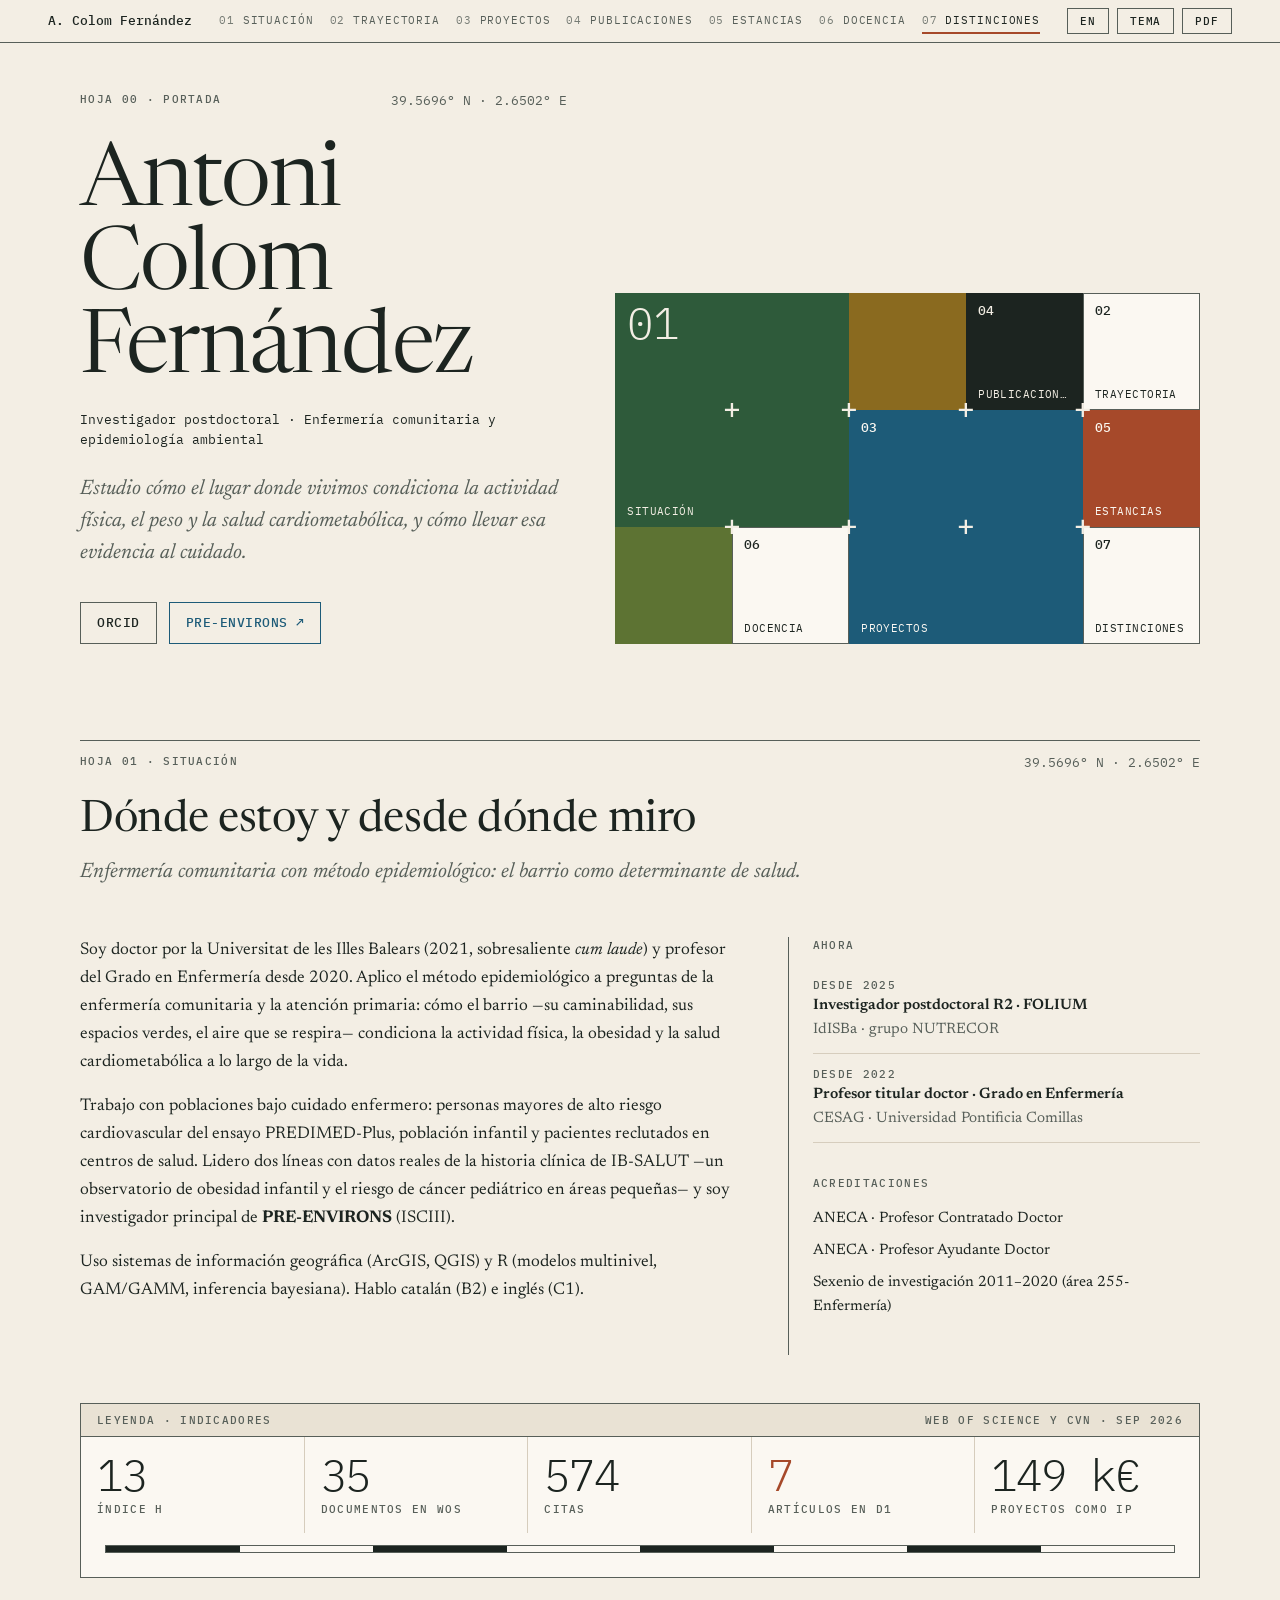
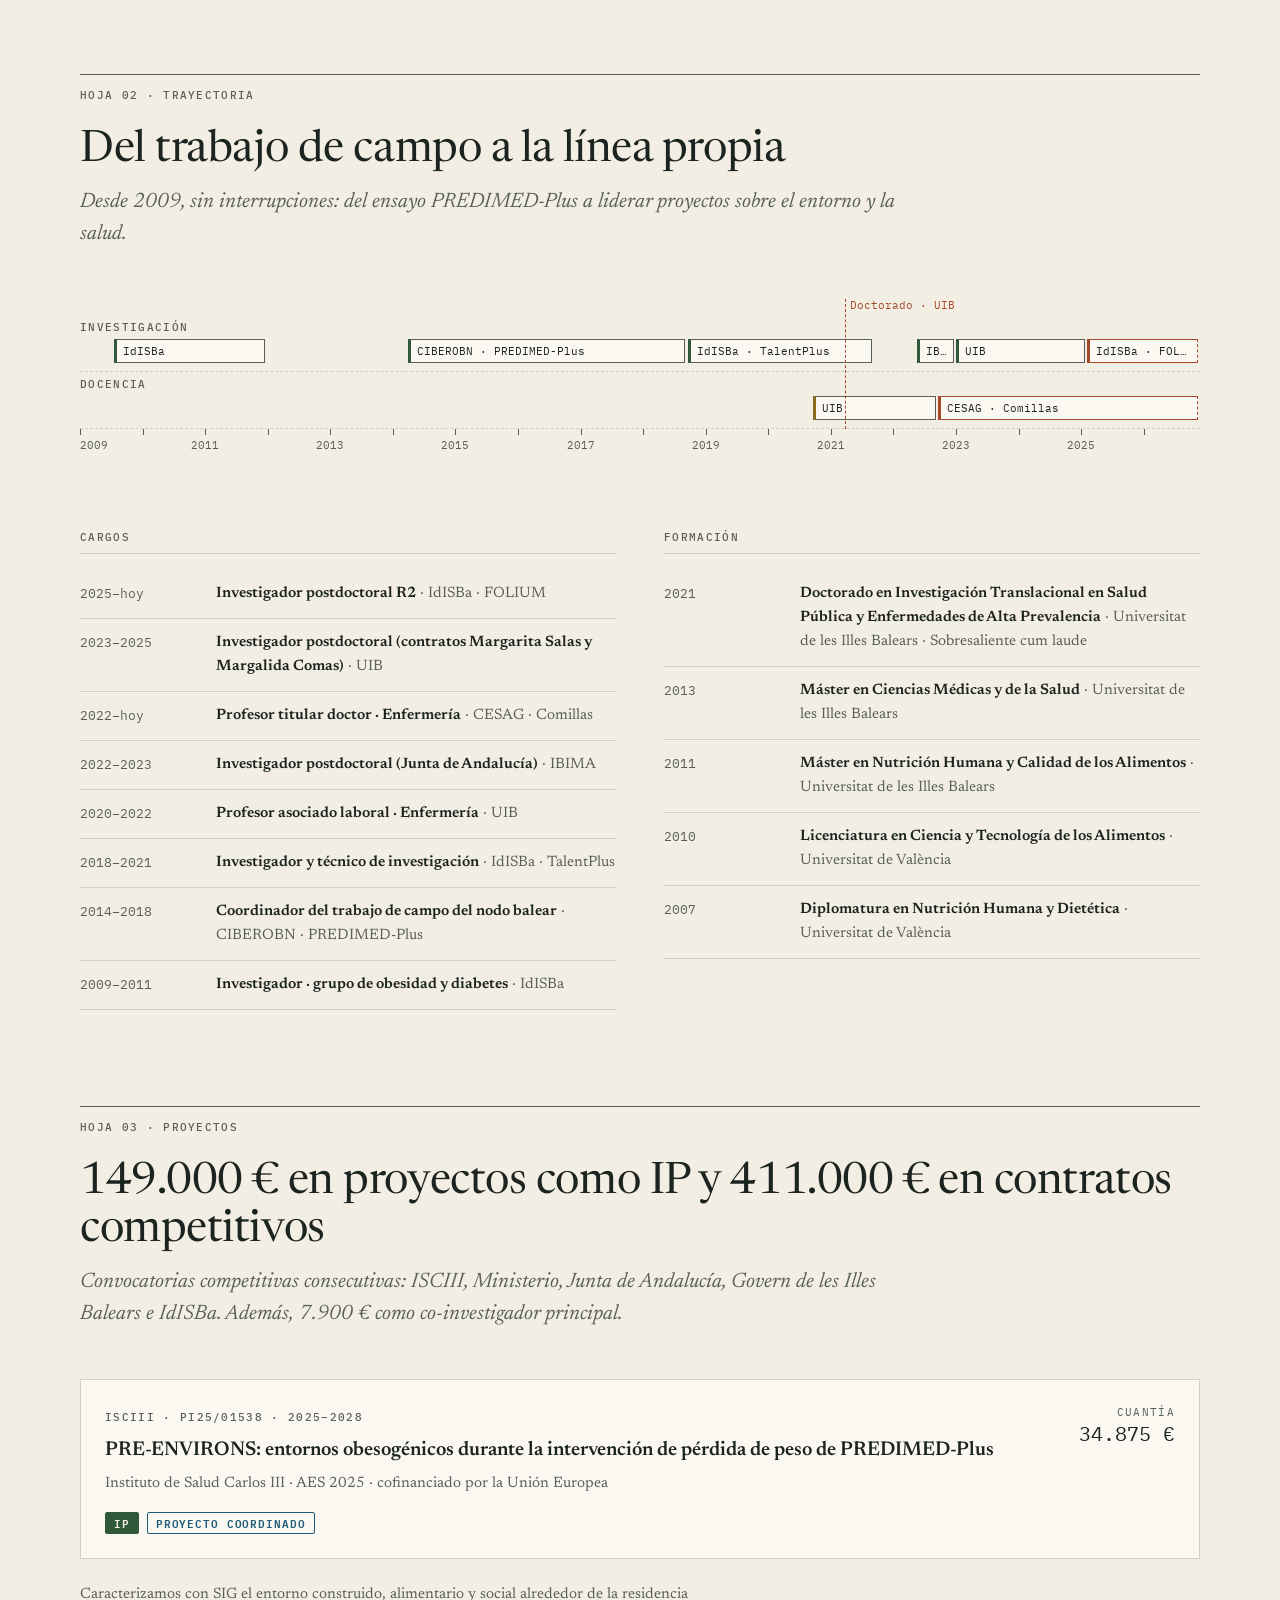
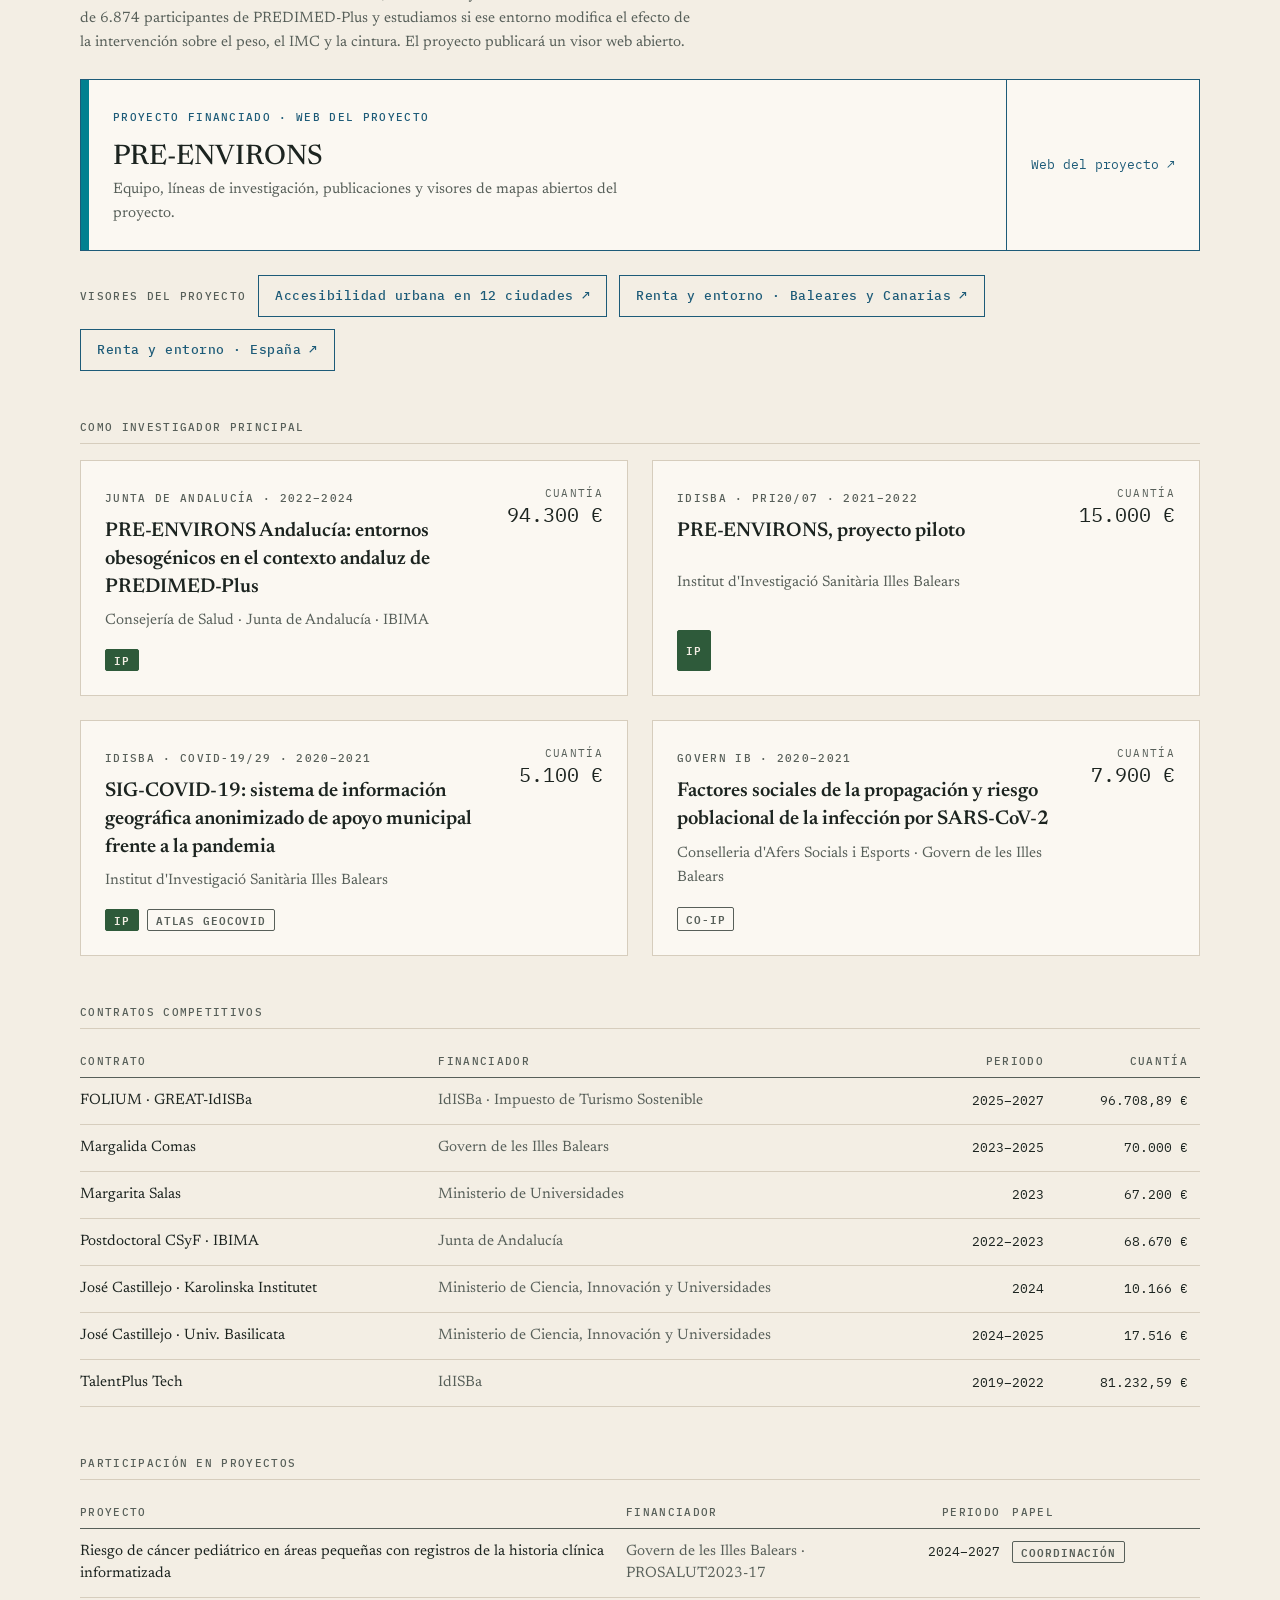
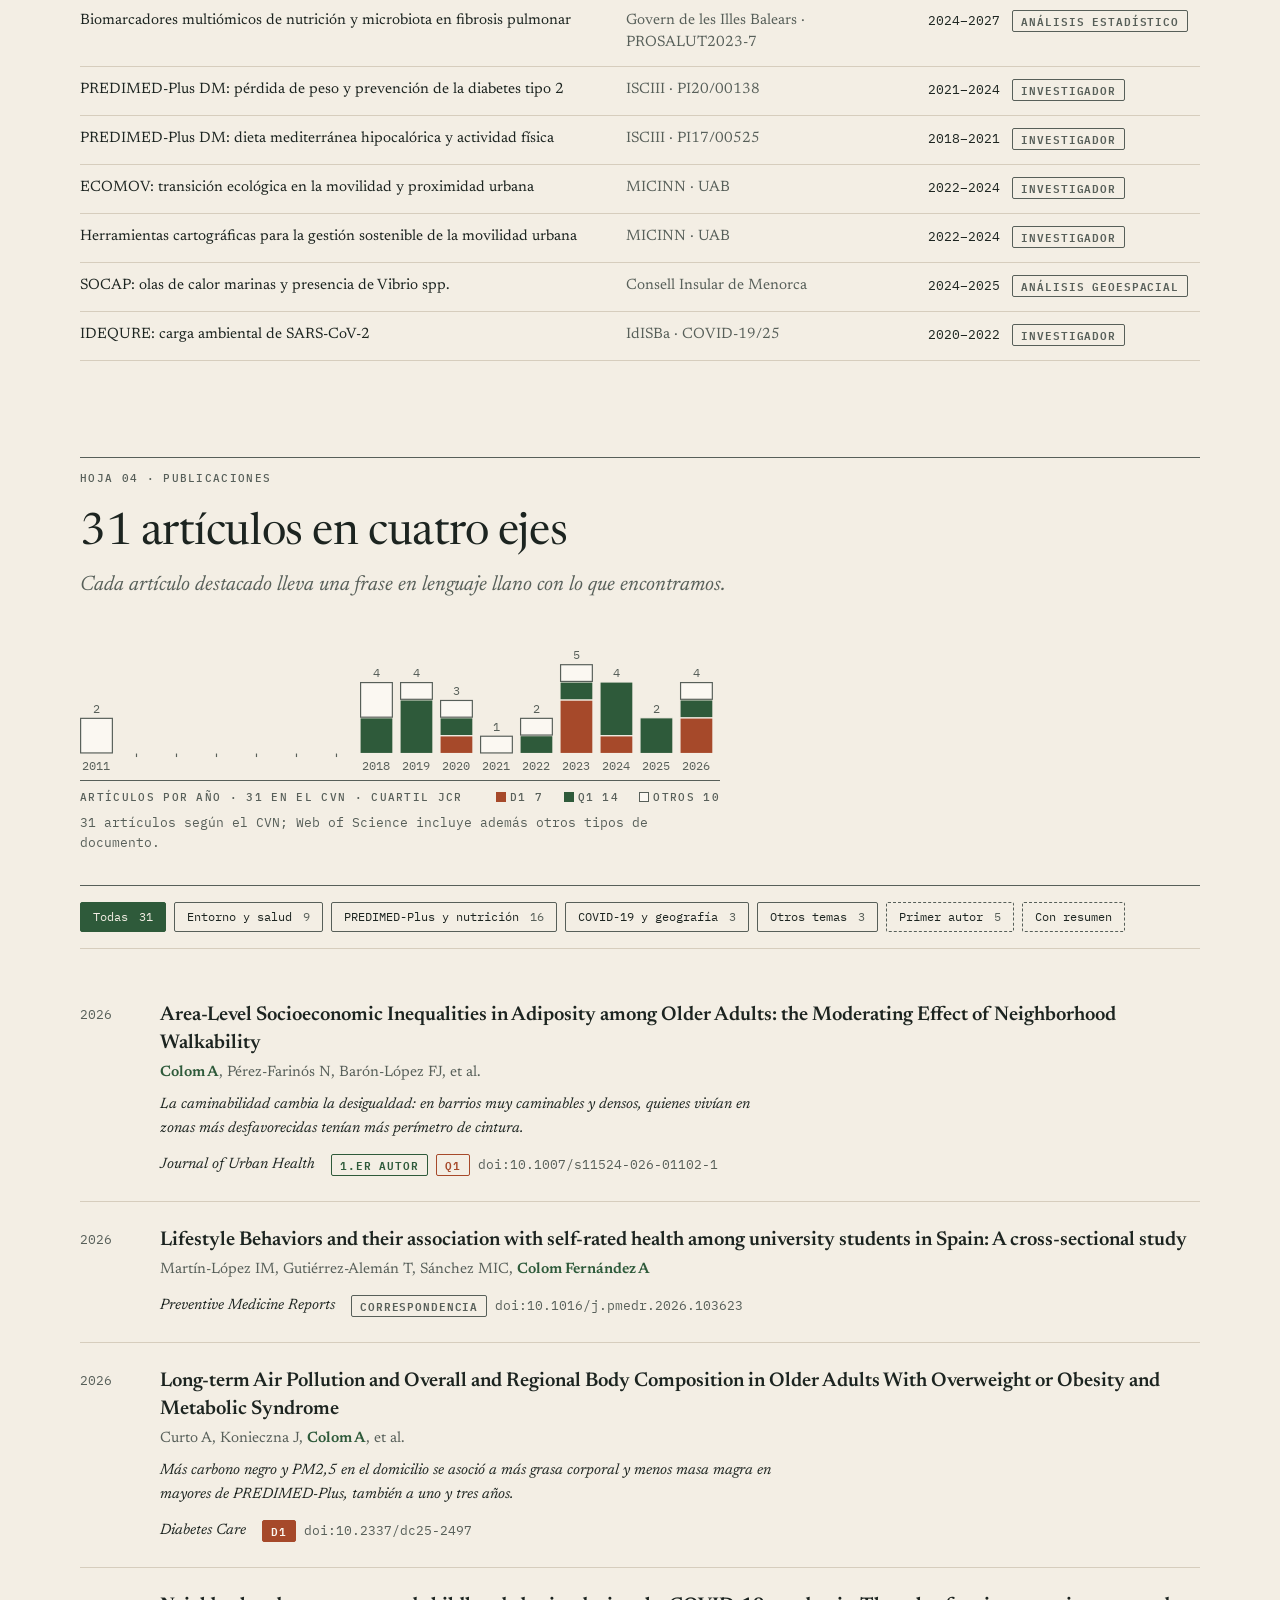
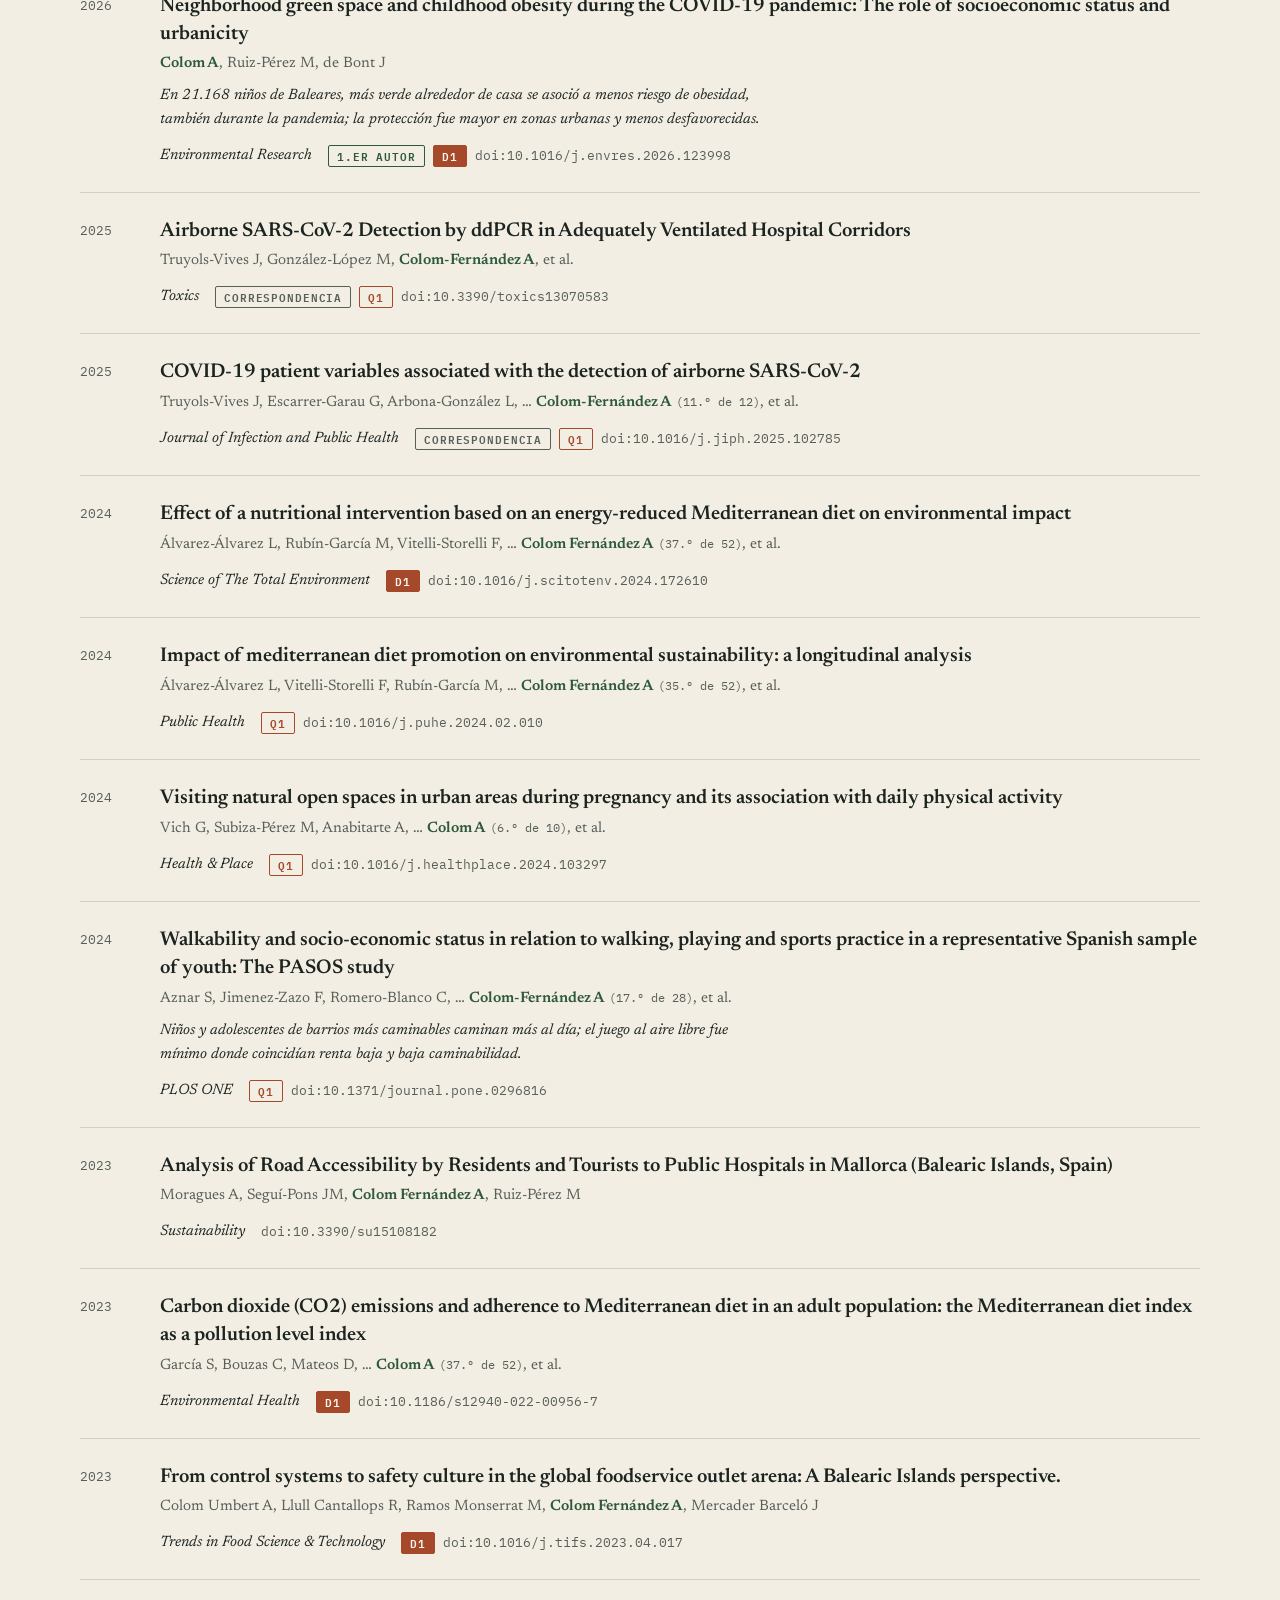
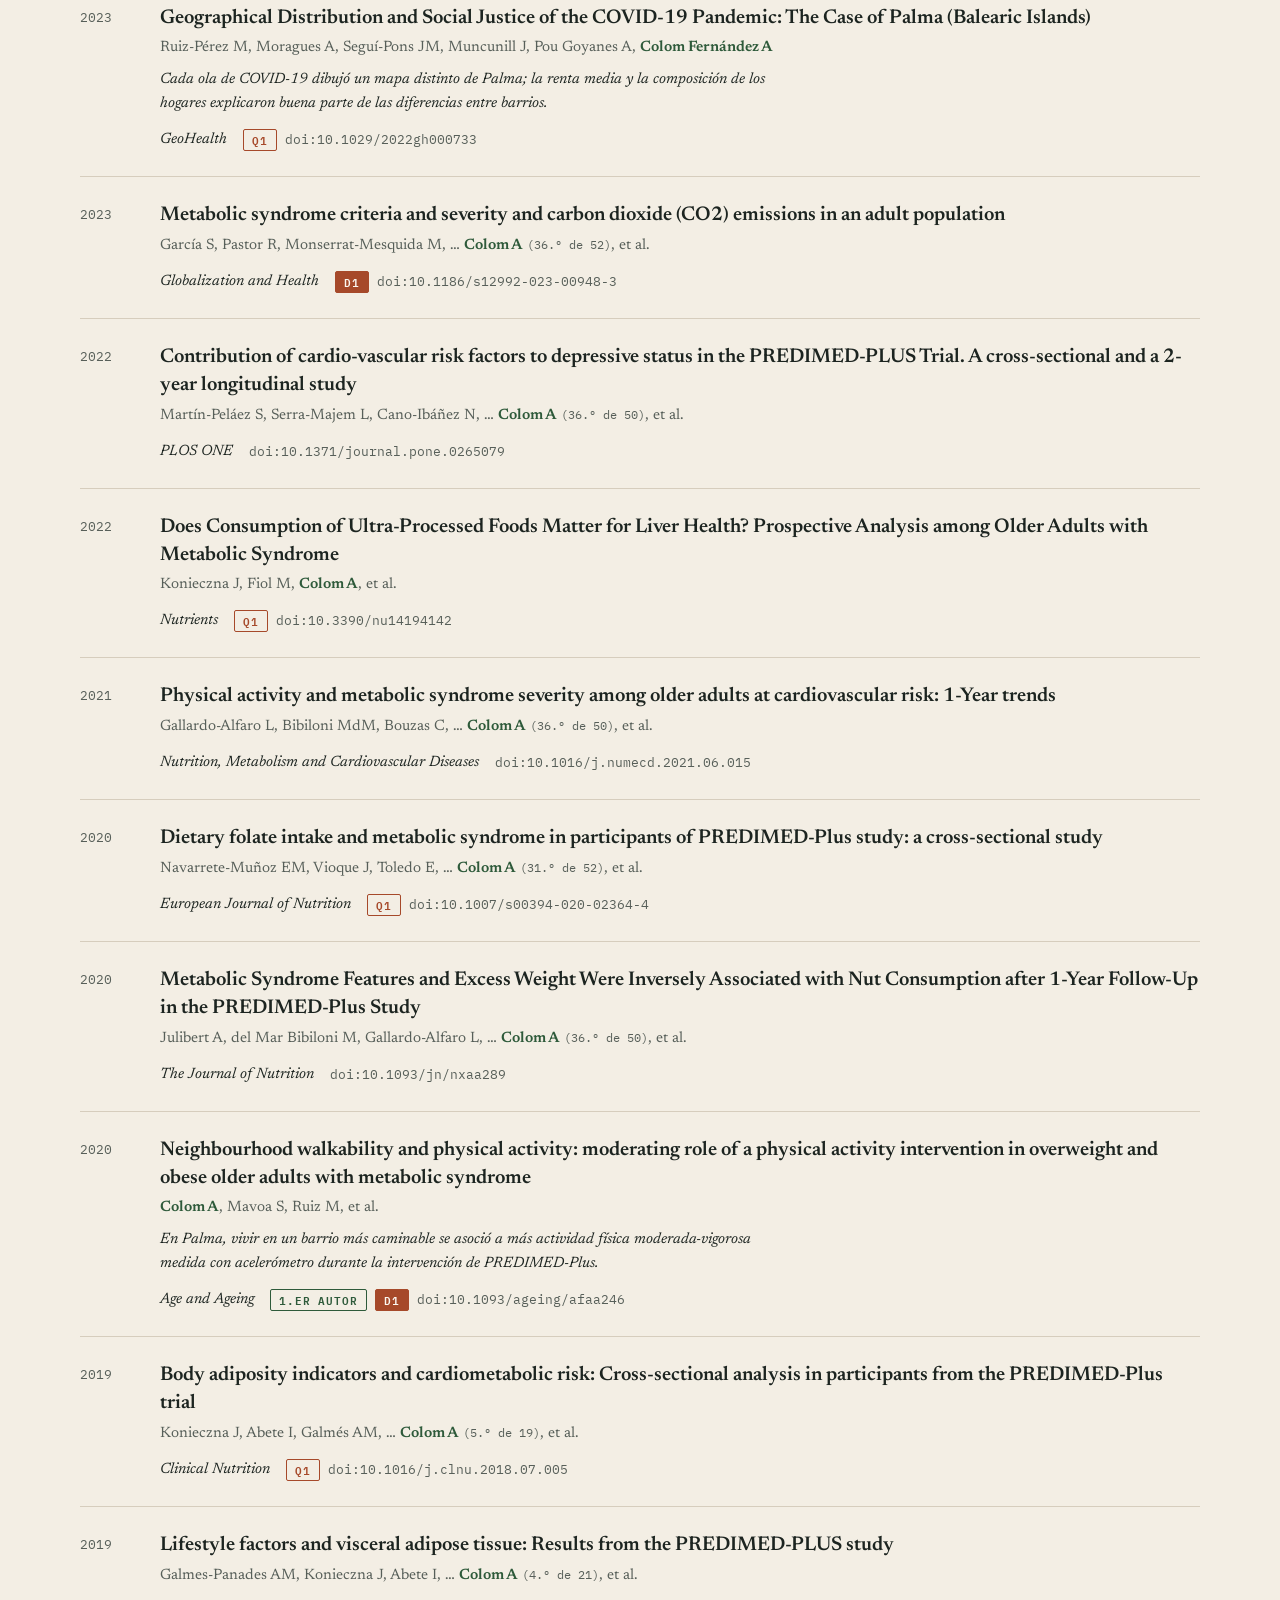
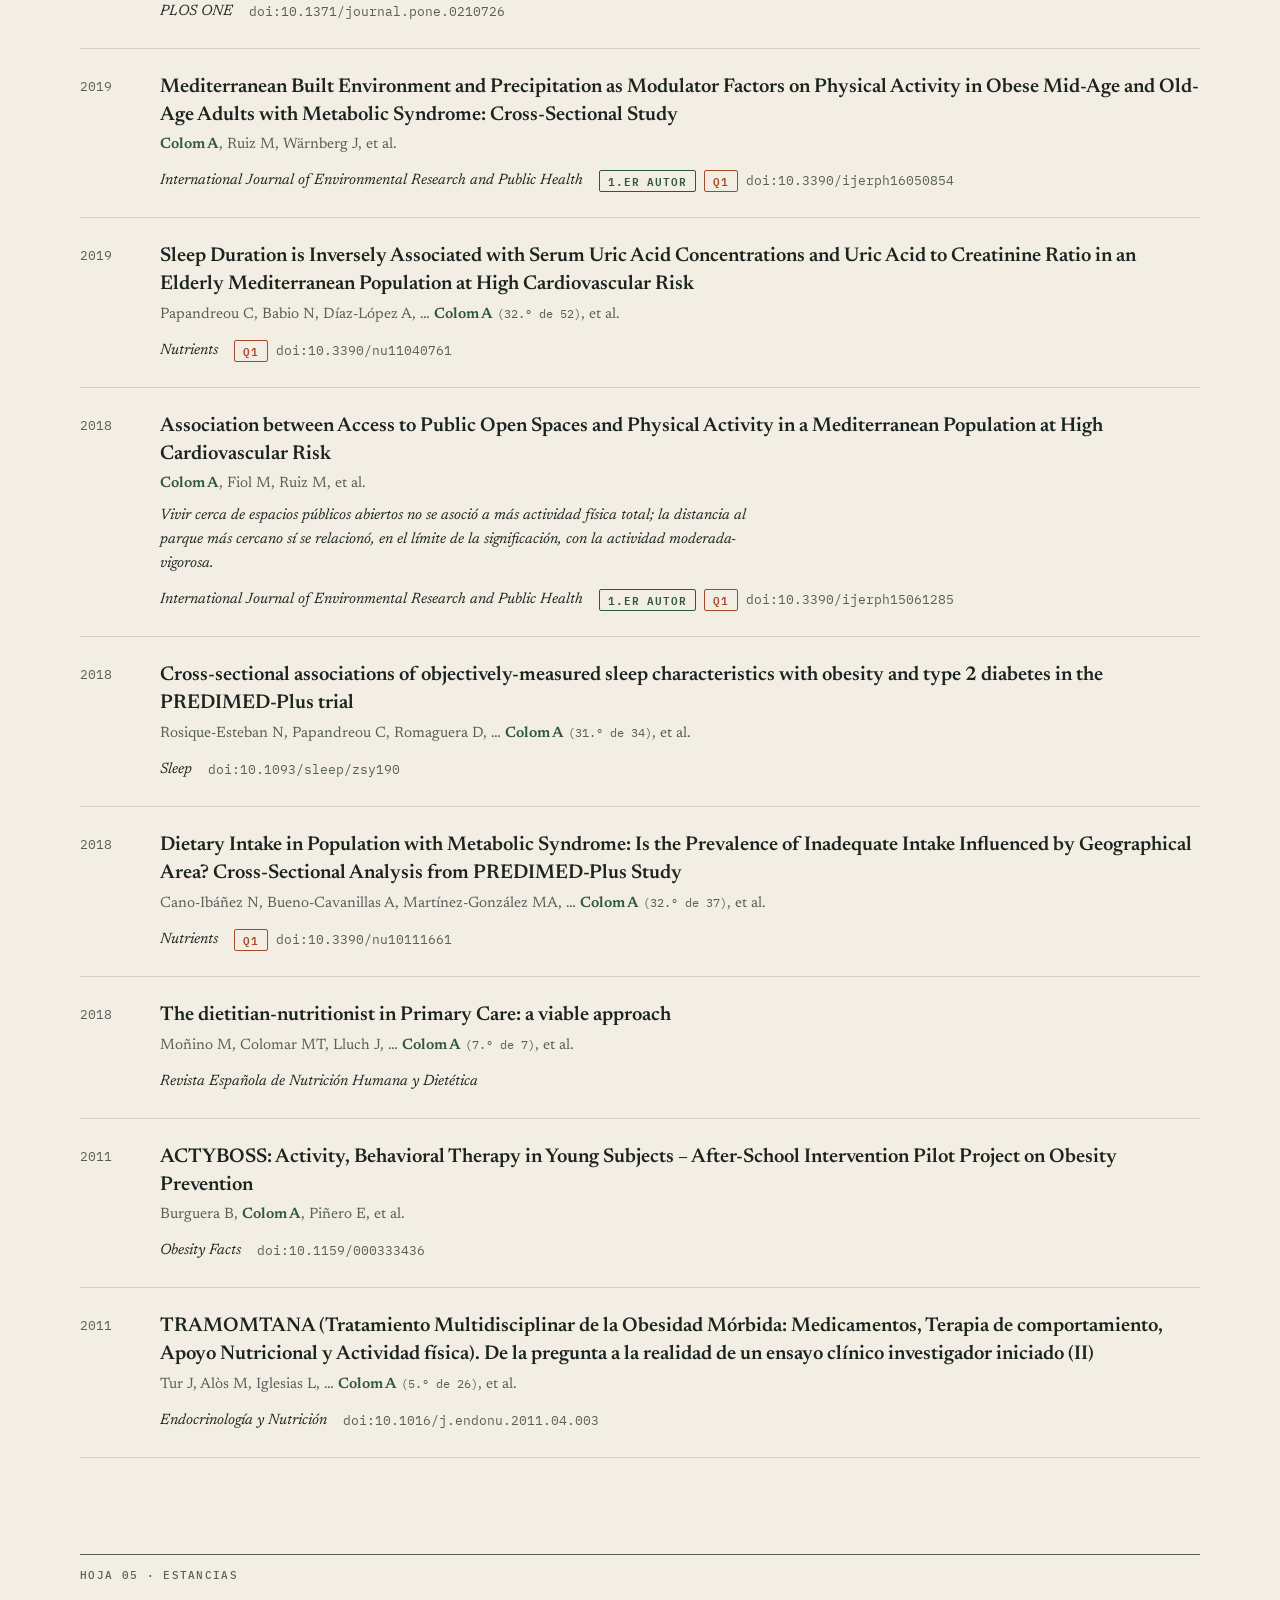
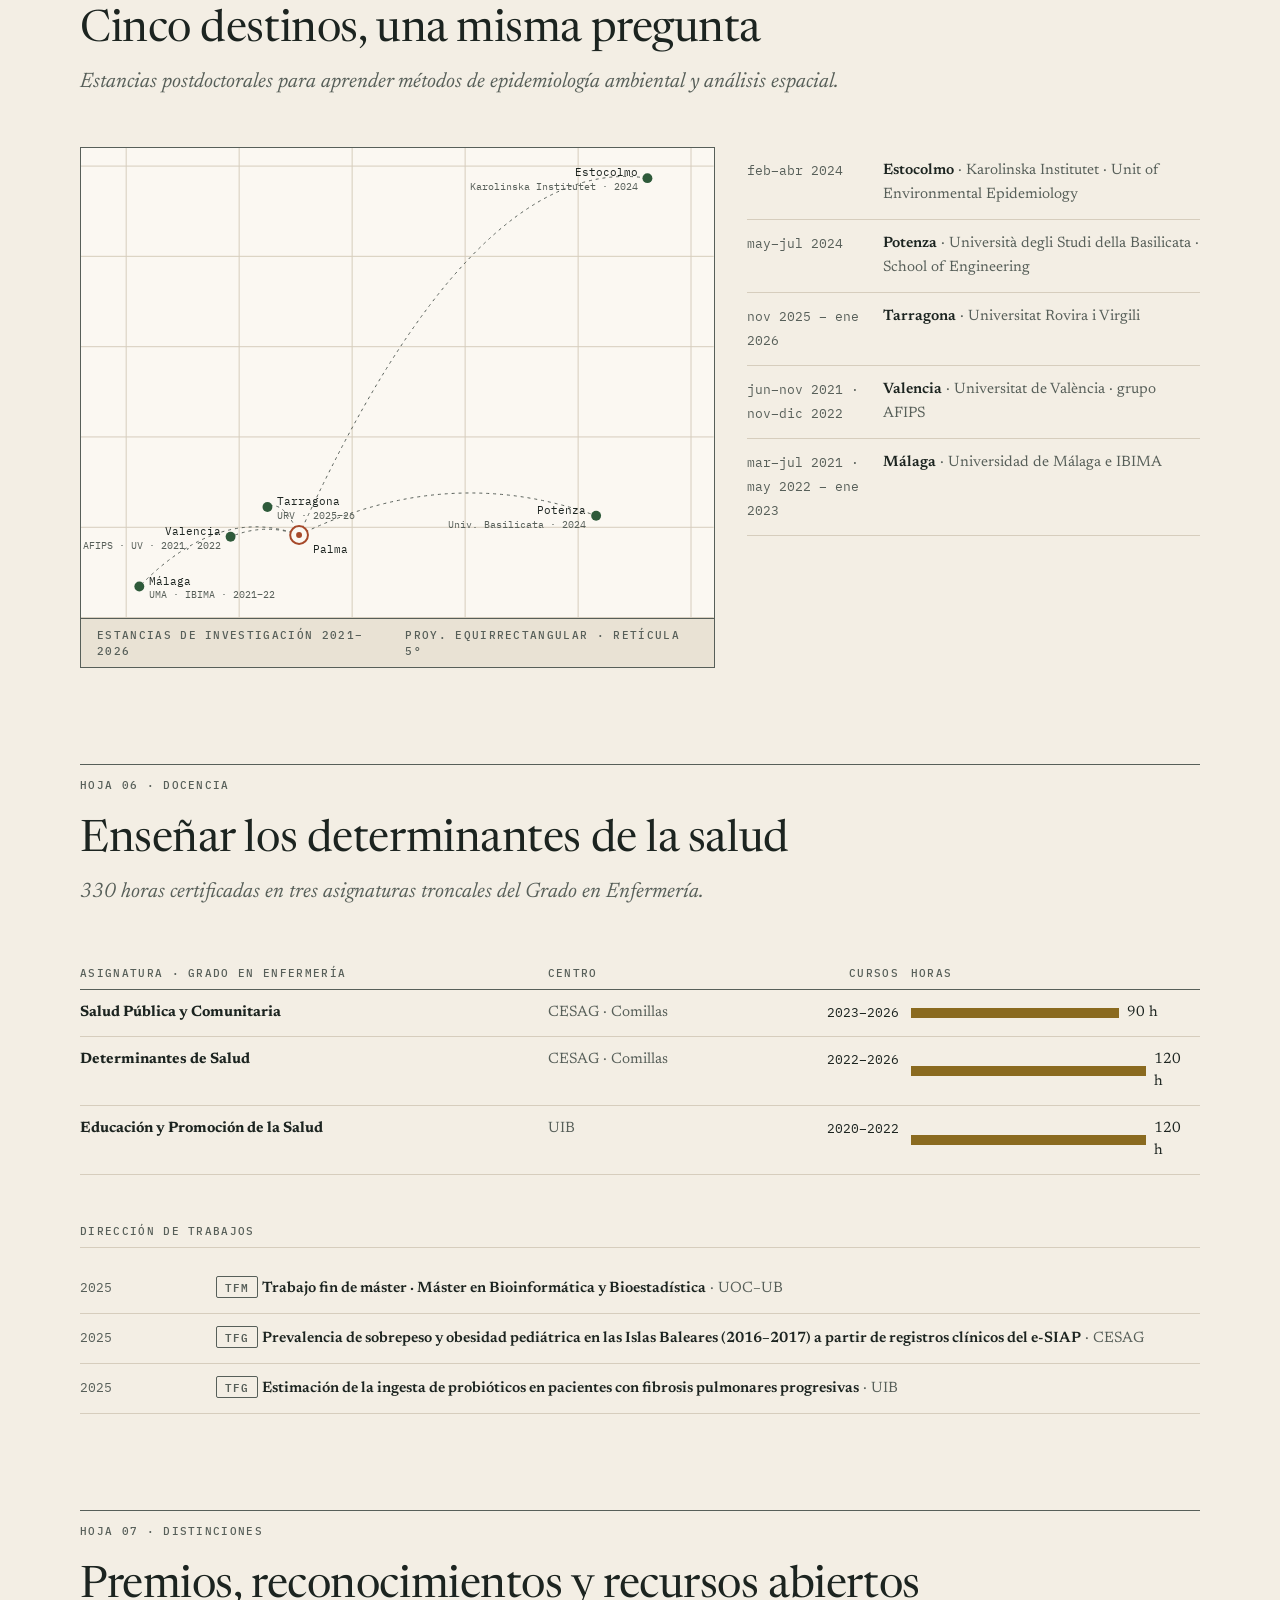
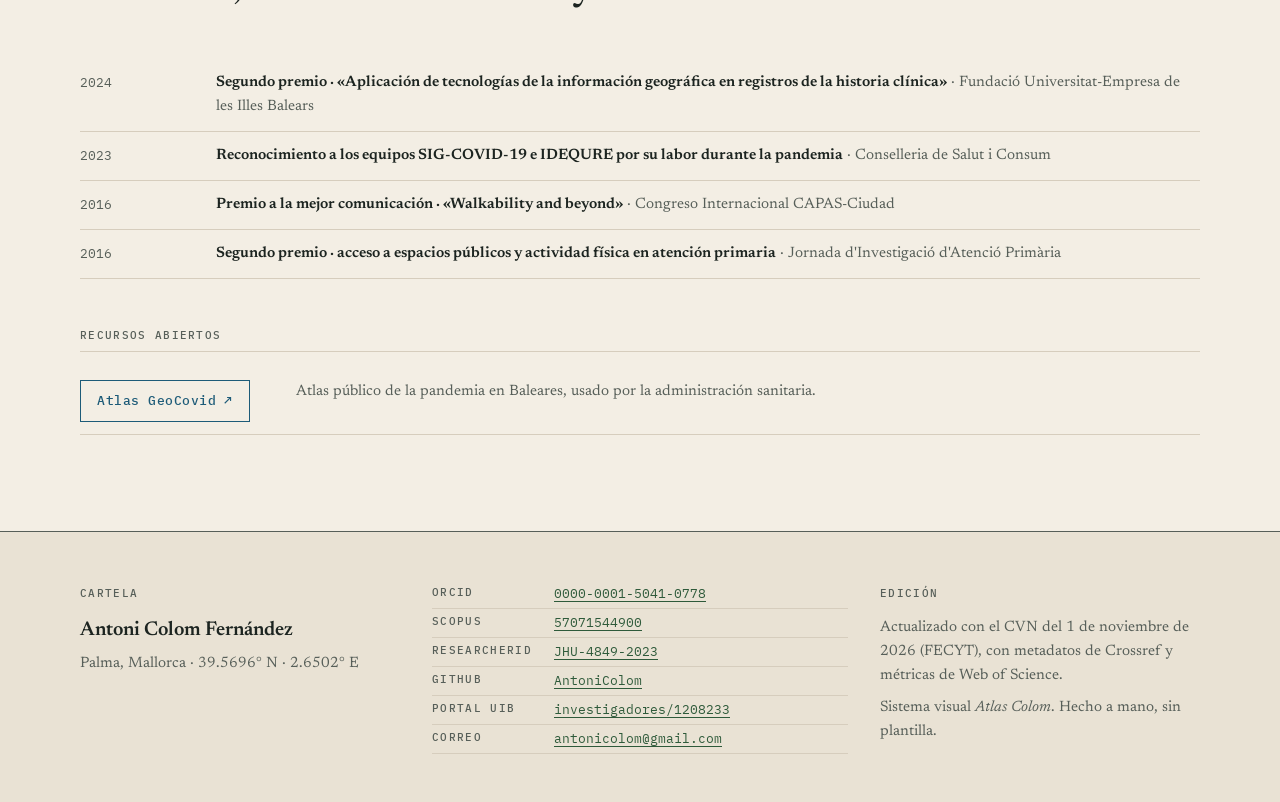
==== commit 2ecaf4f1: "Cifras calculadas, sexenio, docencia, resumen de Environmental Research y versión en inglés" ====
--- a/index.html
+++ b/index.html
@@ -6,7 +6,11 @@
 <title>Antoni Colom Fernández · CV</title>
 <meta name="description" content="CV de Antoni Colom Fernández, investigador postdoctoral en enfermería comunitaria y epidemiología ambiental (IdISBa, Palma). Investigador principal de PRE-ENVIRONS.">
 <link rel="canonical" href="https://antonicolom.github.io/">
+<link rel="alternate" hreflang="es" href="https://antonicolom.github.io/">
+<link rel="alternate" hreflang="en" href="https://antonicolom.github.io/en/">
+<link rel="alternate" hreflang="x-default" href="https://antonicolom.github.io/">
 <meta property="og:type" content="profile">
+<meta property="og:locale" content="es_ES">
 <meta property="og:title" content="Antoni Colom Fernández · CV">
 <meta property="og:description" content="CV de Antoni Colom Fernández, investigador postdoctoral en enfermería comunitaria y epidemiología ambiental (IdISBa, Palma). Investigador principal de PRE-ENVIRONS.">
 <meta property="og:url" content="https://antonicolom.github.io/">
@@ -28,6 +32,7 @@
   <a class="bar-name" href="#top">A. Colom Fernández</a>
   <nav class="bar-index" aria-label="Hojas"><a href="#situacion" data-sec="situacion"><span>01</span> Situación</a><a href="#trayectoria" data-sec="trayectoria"><span>02</span> Trayectoria</a><a href="#proyectos" data-sec="proyectos"><span>03</span> Proyectos</a><a href="#publicaciones" data-sec="publicaciones"><span>04</span> Publicaciones</a><a href="#estancias" data-sec="estancias"><span>05</span> Estancias</a><a href="#docencia" data-sec="docencia"><span>06</span> Docencia</a><a href="#reconocimientos" data-sec="reconocimientos"><span>07</span> Distinciones</a></nav>
   <div class="bar-tools">
+    <a class="ac-btn tool" href="en/" hreflang="en" lang="en" aria-label="English version">EN</a>
     <button class="ac-btn tool" type="button" data-action="theme" aria-label="Cambiar tema claro u oscuro">Tema</button>
     <button class="ac-btn tool" type="button" data-action="print">PDF</button>
   </div>
@@ -57,9 +62,9 @@
     <h3 class="ac-label">Acreditaciones</h3><ul class="plain"><li>ANECA · Profesor Contratado Doctor</li><li>ANECA · Profesor Ayudante Doctor</li><li>Sexenio de investigación 2011–2020 (área 255-Enfermería)</li></ul>
   </aside>
 </div>
-<section class="ac-legend" aria-label="Producción indexada">
-  <div class="ac-legend-head"><span class="ac-label">Leyenda · producción indexada</span><span class="ac-label">Web of Science · sep 2026</span></div>
-  <div class="ac-legend-grid"><div class="ac-legend-cell"><span class="ac-metric">13</span><span class="ac-label">Índice H</span></div><div class="ac-legend-cell"><span class="ac-metric">35</span><span class="ac-label">Publicaciones indexadas</span></div><div class="ac-legend-cell"><span class="ac-metric">574</span><span class="ac-label">Citas</span></div><div class="ac-legend-cell"><span class="ac-metric ac-metric-accent">7</span><span class="ac-label">Artículos en D1</span></div><div class="ac-legend-cell"><span class="ac-metric">555 k€</span><span class="ac-label">Captado como IP</span></div></div>
+<section class="ac-legend" aria-label="Indicadores">
+  <div class="ac-legend-head"><span class="ac-label">Leyenda · indicadores</span><span class="ac-label">Web of Science y CVN · sep 2026</span></div>
+  <div class="ac-legend-grid"><div class="ac-legend-cell"><span class="ac-metric">13</span><span class="ac-label">Índice H</span></div><div class="ac-legend-cell"><span class="ac-metric">35</span><span class="ac-label">Documentos en WoS</span></div><div class="ac-legend-cell"><span class="ac-metric">574</span><span class="ac-label">Citas</span></div><div class="ac-legend-cell"><span class="ac-metric ac-metric-accent">7</span><span class="ac-label">Artículos en D1</span></div><div class="ac-legend-cell"><span class="ac-metric">149 k€</span><span class="ac-label">Proyectos como IP</span></div></div>
   <div class="ac-pad" style="padding-top:0"><div class="ac-scale" aria-hidden="true"><span></span><span></span><span></span><span></span><span></span><span></span><span></span><span></span></div></div>
 </section>
 </section><section id="trayectoria" class="sheet" aria-labelledby="trayectoria-t">
@@ -76,8 +81,8 @@
 </section><section id="proyectos" class="sheet" aria-labelledby="proyectos-t">
 <header class="ac-sheet">
   <div class="ac-sheet-meta"><span class="ac-label">Hoja 03 · Proyectos</span></div>
-  <h2 class="ac-sheet-title" id="proyectos-t">Más de 555.000 € captados como investigador principal</h2>
-  <p class="ac-sheet-lede">Convocatorias competitivas consecutivas: ISCIII, Ministerio, Junta de Andalucía, Govern de les Illes Balears e IdISBa.</p>
+  <h2 class="ac-sheet-title" id="proyectos-t">149.000 € en proyectos como IP y 411.000 € en contratos competitivos</h2>
+  <p class="ac-sheet-lede">Convocatorias competitivas consecutivas: ISCIII, Ministerio, Junta de Andalucía, Govern de les Illes Balears e IdISBa. Además, 7.900 € como co-investigador principal.</p>
 </header>
 <div class="stack">
   <article class="ac-grant">
@@ -123,9 +128,10 @@
   <p class="ac-sheet-lede">Cada artículo destacado lleva una frase en lenguaje llano con lo que encontramos.</p>
 </header>
 <figure class="hist"><svg viewBox="0 -8 544 104" role="img" aria-label="Artículos por año y cuartil JCR, 2011–2026: 7 en D1, 14 en Q1 y 10 en otros cuartiles o sin JCR"><g><title>2011: 2 artículos (2 otros)</title><rect class="h-otros" x="0.5" y="50.1" width="27" height="29.4"/></g><text class="h-n" x="14.0" y="45.6">2</text><text class="h-y" x="14.0" y="94">2011</text><line class="h-tick" x1="48.0" x2="48.0" y1="80" y2="83"/><line class="h-tick" x1="82.0" x2="82.0" y1="80" y2="83"/><line class="h-tick" x1="116.0" x2="116.0" y1="80" y2="83"/><line class="h-tick" x1="150.0" x2="150.0" y1="80" y2="83"/><line class="h-tick" x1="184.0" x2="184.0" y1="80" y2="83"/><line class="h-tick" x1="218.0" x2="218.0" y1="80" y2="83"/><g><title>2018: 4 artículos (2 Q1, 2 otros)</title><rect class="h-q1" x="238" y="49.6" width="28" height="30.4"/><rect class="h-otros" x="238.5" y="19.7" width="27" height="29.4"/></g><text class="h-n" x="252.0" y="15.2">4</text><text class="h-y" x="252.0" y="94">2018</text><g><title>2019: 4 artículos (3 Q1, 1 otros)</title><rect class="h-q1" x="272" y="34.4" width="28" height="45.6"/><rect class="h-otros" x="272.5" y="19.7" width="27" height="14.2"/></g><text class="h-n" x="286.0" y="15.2">4</text><text class="h-y" x="286.0" y="94">2019</text><g><title>2020: 3 artículos (1 D1, 1 Q1, 1 otros)</title><rect class="h-d1" x="306" y="64.8" width="28" height="15.2"/><rect class="h-q1" x="306" y="49.6" width="28" height="15.2"/><rect class="h-otros" x="306.5" y="34.9" width="27" height="14.2"/></g><text class="h-n" x="320.0" y="30.4">3</text><text class="h-y" x="320.0" y="94">2020</text><g><title>2021: 1 artículo (1 otros)</title><rect class="h-otros" x="340.5" y="65.3" width="27" height="14.2"/></g><text class="h-n" x="354.0" y="60.8">1</text><text class="h-y" x="354.0" y="94">2021</text><g><title>2022: 2 artículos (1 Q1, 1 otros)</title><rect class="h-q1" x="374" y="64.8" width="28" height="15.2"/><rect class="h-otros" x="374.5" y="50.1" width="27" height="14.2"/></g><text class="h-n" x="388.0" y="45.6">2</text><text class="h-y" x="388.0" y="94">2022</text><g><title>2023: 5 artículos (3 D1, 1 Q1, 1 otros)</title><rect class="h-d1" x="408" y="34.4" width="28" height="45.6"/><rect class="h-q1" x="408" y="19.2" width="28" height="15.2"/><rect class="h-otros" x="408.5" y="4.5" width="27" height="14.2"/></g><text class="h-n" x="422.0" y="0.0">5</text><text class="h-y" x="422.0" y="94">2023</text><g><title>2024: 4 artículos (1 D1, 3 Q1)</title><rect class="h-d1" x="442" y="64.8" width="28" height="15.2"/><rect class="h-q1" x="442" y="19.2" width="28" height="45.6"/></g><text class="h-n" x="456.0" y="15.2">4</text><text class="h-y" x="456.0" y="94">2024</text><g><title>2025: 2 artículos (2 Q1)</title><rect class="h-q1" x="476" y="49.6" width="28" height="30.4"/></g><text class="h-n" x="490.0" y="45.6">2</text><text class="h-y" x="490.0" y="94">2025</text><g><title>2026: 4 artículos (2 D1, 1 Q1, 1 otros)</title><rect class="h-d1" x="510" y="49.6" width="28" height="30.4"/><rect class="h-q1" x="510" y="34.4" width="28" height="15.2"/><rect class="h-otros" x="510.5" y="19.7" width="27" height="14.2"/></g><text class="h-n" x="524.0" y="15.2">4</text><text class="h-y" x="524.0" y="94">2026</text></svg>
-<figcaption><span class="ac-label">Artículos por año · 31 en el CVN · cuartil JCR</span><span class="ac-label"><i class="sw sw-d1"></i>D1 7 <i class="sw sw-q1"></i>Q1 14 <i class="sw sw-otros"></i>Otros 10</span></figcaption></figure>
+<figcaption><span class="ac-label">Artículos por año · 31 en el CVN · cuartil JCR</span><span class="ac-label"><i class="sw sw-d1"></i>D1 7 <i class="sw sw-q1"></i>Q1 14 <i class="sw sw-otros"></i>Otros 10</span></figcaption>
+<p class="ac-data hist-note">31 artículos según el CVN; Web of Science incluye además otros tipos de documento.</p></figure>
 <div class="filters" role="group" aria-label="Filtrar publicaciones"><button class="chip" aria-pressed="true" data-filter="all">Todas <span>31</span></button><button class="chip" aria-pressed="false" data-filter="entorno">Entorno y salud <span>9</span></button><button class="chip" aria-pressed="false" data-filter="predimed">PREDIMED-Plus y nutrición <span>16</span></button><button class="chip" aria-pressed="false" data-filter="covid">COVID-19 y geografía <span>3</span></button><button class="chip" aria-pressed="false" data-filter="otros">Otros temas <span>3</span></button><button class="chip chip-toggle" aria-pressed="false" data-toggle="first">Primer autor <span>5</span></button><button class="chip chip-toggle" aria-pressed="false" data-toggle="featured">Con resumen</button></div>
-<p class="ac-data filter-status" aria-live="polite"></p>
+<p class="ac-data filter-status" aria-live="polite" data-tpl="Mostrando {n} de {t} artículos"></p>
 <div class="pubs"><article class="ac-pub" data-topic="entorno" data-first="true" data-featured="true">
   <div class="ac-pub-year">2026</div>
   <div><h3 class="ac-pub-title"><a href="https://doi.org/10.1007/s11524-026-01102-1">Area-Level Socioeconomic Inequalities in Adiposity among Older Adults: the Moderating Effect of Neighborhood Walkability</a></h3><p class="ac-pub-authors"><span class="ac-pub-self">Colom A</span>, Pérez-Farinós N, Barón-López FJ, et al.</p><p class="ac-pub-gloss">La caminabilidad cambia la desigualdad: en barrios muy caminables y densos, quienes vivían en zonas más desfavorecidas tenían más perímetro de cintura.</p>
@@ -140,7 +146,7 @@
   <div class="ac-pub-foot"><span class="ac-pub-journal">Diabetes Care</span><span class="ac-badge ac-badge-d1">D1</span><span class="ac-data">doi:10.2337/dc25-2497</span></div></div>
 </article><article class="ac-pub" data-topic="entorno" data-first="true" data-featured="true">
   <div class="ac-pub-year">2026</div>
-  <div><h3 class="ac-pub-title"><a href="https://doi.org/10.1016/j.envres.2026.123998">Neighborhood green space and childhood obesity during the COVID-19 pandemic: The role of socioeconomic status and urbanicity</a></h3><p class="ac-pub-authors"><span class="ac-pub-self">Colom A</span>, Ruiz-Pérez M, de Bont J</p><p class="ac-pub-gloss">¿Protegió el verde del barrio frente a la obesidad infantil durante la pandemia? El papel del nivel socioeconómico y del grado de urbanización.</p>
+  <div><h3 class="ac-pub-title"><a href="https://doi.org/10.1016/j.envres.2026.123998">Neighborhood green space and childhood obesity during the COVID-19 pandemic: The role of socioeconomic status and urbanicity</a></h3><p class="ac-pub-authors"><span class="ac-pub-self">Colom A</span>, Ruiz-Pérez M, de Bont J</p><p class="ac-pub-gloss">En 21.168 niños de Baleares, más verde alrededor de casa se asoció a menos riesgo de obesidad, también durante la pandemia; la protección fue mayor en zonas urbanas y menos desfavorecidas.</p>
   <div class="ac-pub-foot"><span class="ac-pub-journal">Environmental Research</span><span class="ac-badge ac-badge-first">1.er autor</span><span class="ac-badge ac-badge-d1">D1</span><span class="ac-data">doi:10.1016/j.envres.2026.123998</span></div></div>
 </article><article class="ac-pub" data-topic="covid" data-first="false" data-featured="false">
   <div class="ac-pub-year">2025</div>
@@ -275,7 +281,7 @@
   <h2 class="ac-sheet-title" id="reconocimientos-t">Premios, reconocimientos y recursos abiertos</h2>
   
 </header>
-<ol class="ledger"><li><span class="yr">2026</span><span><span class="ac-badge ac-badge-d1">Distinción</span> <strong>Sexenio de investigación (2011–2020)</strong><span class="muted"> · ANECA · área 255-Enfermería</span></span></li><li><span class="yr">2024</span><span><strong>Segundo premio · «Aplicación de tecnologías de la información geográfica en registros de la historia clínica»</strong><span class="muted"> · Fundació Universitat-Empresa de les Illes Balears</span></span></li><li><span class="yr">2023</span><span><strong>Reconocimiento a los equipos SIG-COVID-19 e IDEQURE por su labor durante la pandemia</strong><span class="muted"> · Conselleria de Salut i Consum</span></span></li><li><span class="yr">2016</span><span><strong>Premio a la mejor comunicación · «Walkability and beyond»</strong><span class="muted"> · Congreso Internacional CAPAS-Ciudad</span></span></li><li><span class="yr">2016</span><span><strong>Segundo premio · acceso a espacios públicos y actividad física en atención primaria</strong><span class="muted"> · Jornada d&#x27;Investigació d&#x27;Atenció Primària</span></span></li></ol>
+<ol class="ledger"><li><span class="yr">2024</span><span><strong>Segundo premio · «Aplicación de tecnologías de la información geográfica en registros de la historia clínica»</strong><span class="muted"> · Fundació Universitat-Empresa de les Illes Balears</span></span></li><li><span class="yr">2023</span><span><strong>Reconocimiento a los equipos SIG-COVID-19 e IDEQURE por su labor durante la pandemia</strong><span class="muted"> · Conselleria de Salut i Consum</span></span></li><li><span class="yr">2016</span><span><strong>Premio a la mejor comunicación · «Walkability and beyond»</strong><span class="muted"> · Congreso Internacional CAPAS-Ciudad</span></span></li><li><span class="yr">2016</span><span><strong>Segundo premio · acceso a espacios públicos y actividad física en atención primaria</strong><span class="muted"> · Jornada d&#x27;Investigació d&#x27;Atenció Primària</span></span></li></ol>
 <h3 class="ac-label block-h">Recursos abiertos</h3><ul class="ledger wide"><li><span class="yr"><a class="ac-btn ac-btn-outbound" href="https://geocovid.uib.cat" target="_blank" rel="noopener">Atlas GeoCovid<span class="ac-btn-arrow" aria-hidden="true">↗</span></a></span><span class="muted">Atlas público de la pandemia en Baleares, usado por la administración sanitaria.</span></li></ul>
 </section>
 </main>
--- a/assets/site.css
+++ b/assets/site.css
@@ -87,6 +87,7 @@
 .hist .h-n { font-family: var(--font-mono); font-size: 10px; fill: var(--ink-muted); text-anchor: middle; }
 .hist .h-y { font-family: var(--font-mono); font-size: 10px; fill: var(--ink-muted); text-anchor: middle; }
 .hist figcaption { display: flex; flex-wrap: wrap; justify-content: space-between; gap: var(--space-2); max-width: 640px; margin-top: var(--space-2); padding-top: var(--space-2); border-top: var(--hairline) solid var(--rule-strong); }
+.hist-note { margin: var(--space-2) 0 0; max-width: 640px; }
 .sw { display: inline-block; width: 10px; height: 10px; margin: 0 var(--space-1) 0 var(--space-3); vertical-align: -1px; }
 .sw-q1 { background: var(--pine); }
 .sw-d1 { background: var(--terra); }
@@ -129,6 +130,7 @@
   .filters { top: 37px; }
 }
 @media (max-width: 560px) {
+  .ac-btn { white-space: normal; max-width: 100%; }
   main, .cartela-grid { padding: 0 var(--space-4); }
   .bar { padding: var(--space-2) var(--space-4); }
   .sheet { padding-bottom: var(--space-12); }
